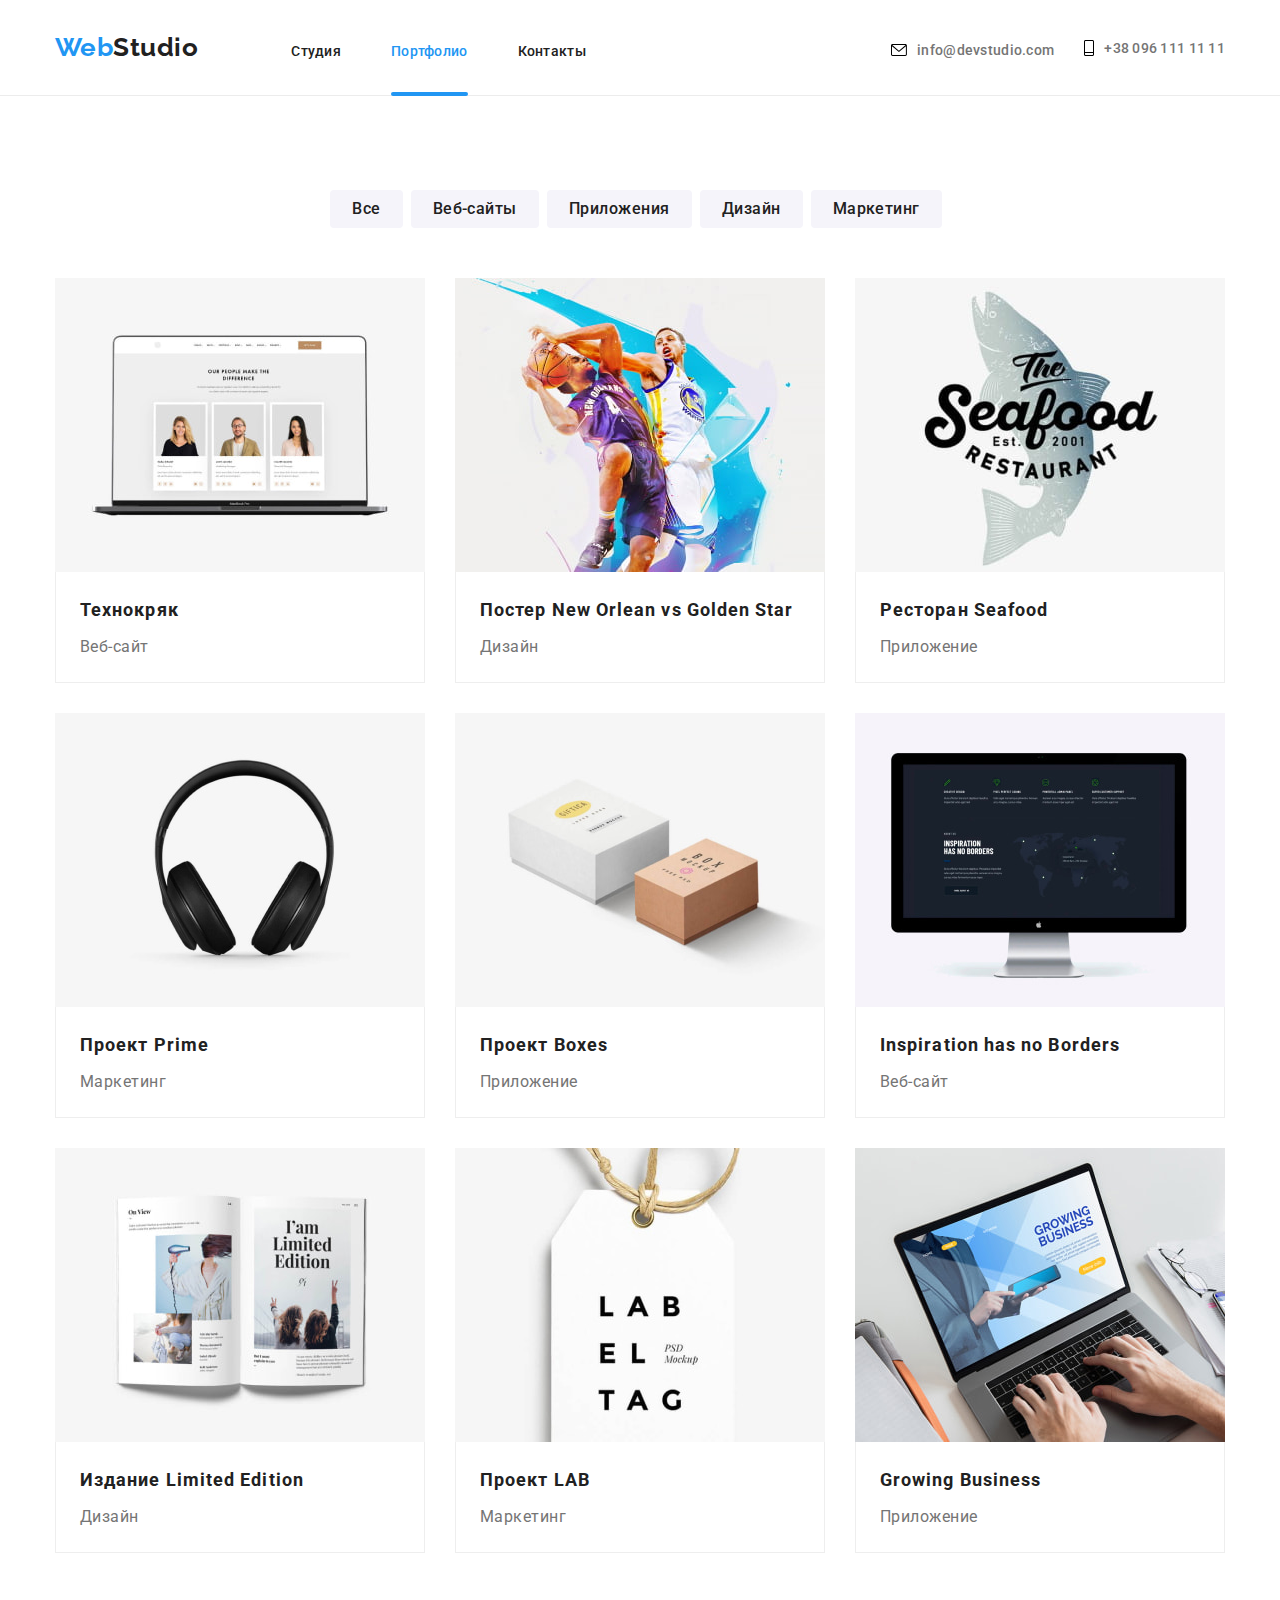
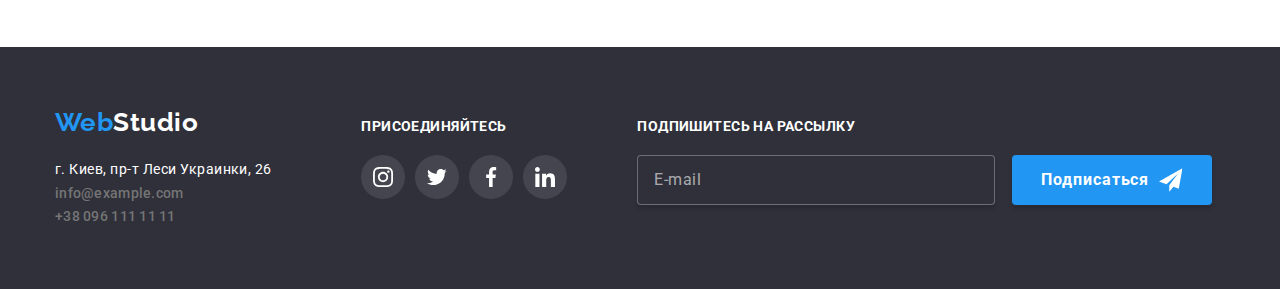
==== portfolio.html @ 7a1269e2 "Добавляет стартовые файлы" ====
<!DOCTYPE html>
<html lang="ru">
<head>
    <meta charset="UTF-8">
    <meta http-equiv="X-UA-Compatible" content="IE=edge">
    <meta name="viewport" content="width=device-width, initial-scale=1.0">
    <title>Document</title>

    <link rel="preconnect" href="https://fonts.googleapis.com">
    <link rel="preconnect" href="https://fonts.gstatic.com" crossorigin>
    <link href="https://fonts.googleapis.com/css2?family=Raleway:wght@700&family=Roboto:wght@400;500;700;900&display=swap" rel="stylesheet">

    <link rel="stylesheet" href="https://cdnjs.cloudflare.com/ajax/libs/modern-normalize/1.1.0/modern-normalize.min.css">
    
    <link rel="stylesheet" href="./css/reset.css">
    <link rel="stylesheet" href="./css/styles.css">

</head>
<body>
    <!--Шапка сайта-->
    <header class="header">
        <div class="container">
            <a href="./index.html" class="logo" lang="en">Web<span class="logo-color-black">Studio</span></a>

            <nav>
                <ul class="site-nav list">
                    <li><a href="./index.html" class="nav-link">Студия</a></li>
                    <li><a href="./portfolio.html" class="nav-link current">Портфолио</a></li>
                    <li><a href="#" class="nav-link">Контакты</a></li>
                </ul>
            </nav>

            <ul class="contacts">
                <li>
                    <a href="mailto:info@devstudio.com" class="contact-link">
                    <svg class="contact-icon" width="16" height="12"><use href="./images/icons.svg#icon-mail-icon"></use></svg>
                    info@devstudio.com</a>
                </li>
                <li>
                    <a href="tel:+380961111111" class="contact-link">
                    <svg class="contact-icon" width="10" height="16"><use href="./images/icons.svg#icon-phone-icon"></use></svg>
                    +38 096 111 11 11</a>
                </li>
            </ul>
        </div>
    </header>

    <main>
        <section class="section">
            <h1 class="hidden-elem">Портфолио</h1>

        <div class="container">
            
        <!--Фильтр-->
            <ul class="filters">
                <li><button type="button" class="filter">Все</button></li>
                <li><button type="button" class="filter">Веб-сайты</button></li>
                <li><button type="button" class="filter">Приложения</button></li>
                <li><button type="button" class="filter">Дизайн</button></li>
                <li><button type="button" class="filter">Маркетинг</button></li>
            </ul>

        <!--Портфолио-->
            <ul class="portfolio-list">

                <li class="list-item">
                    <div class="img-thumb">
                        <img src="./images/pic1.jpg" alt="Веб-сайт" width="370" height="294">
                    
                        <div class="overlay">
                            <p>Технокряк это современная площадка распространения коронавируса. Компании используют эту платформу для цифрового шпионажа и атак на защищённые сервера конкурентов.</p>
                        </div>
                    </div>

                    <div class="list-title">
                        <h2 class="subtitle">Технокряк</h2>
                        <p class="desc">Веб-сайт</p>
                    </div>
                </li>

                <li class="list-item">
                    <div class="img-thumb">
                        <img src="./images/pic2.jpg" alt="Дизайн" width="370" height="294">

                        <div class="overlay">
                            <p>Технокряк это современная площадка распространения коронавируса. Компании используют эту платформу для цифрового шпионажа и атак на защищённые сервера конкурентов.</p>
                        </div>
                    </div>

                    <div class="list-title">
                        <h2 class="subtitle">Постер New Orlean vs Golden Star</h2>
                        <p class="desc">Дизайн</p>
                    </div>
                </li>

                <li class="list-item">
                    <div class="img-thumb">
                        <img src="./images/pic3.jpg" alt="Приложение" width="370" height="294">

                        <div class="overlay">
                            <p>Технокряк это современная площадка распространения коронавируса. Компании используют эту платформу для цифрового шпионажа и атак на защищённые сервера конкурентов.</p>
                        </div>
                    </div>

                    <div class="list-title"> 
                        <h2 class="subtitle">Ресторан Seafood</h2>
                        <p class="desc">Приложение</p>
                    </div>
                </li>

                <li class="list-item">
                    <div class="img-thumb">
                        <img src="./images/pic4.jpg" alt="Маркетинг" width="370" height="294">

                        <div class="overlay">
                            <p>Технокряк это современная площадка распространения коронавируса. Компании используют эту платформу для цифрового шпионажа и атак на защищённые сервера конкурентов.</p>
                        </div>
                    </div>

                    <div class="list-title"> 
                        <h2 class="subtitle">Проект Prime</h2>
                        <p class="desc">Маркетинг</p>
                    </div>
                </li>

                <li class="list-item">
                    <div class="img-thumb">
                        <img src="./images/pic5.jpg" alt="Приложение" width="370" height="294">

                        <div class="overlay">
                            <p>Технокряк это современная площадка распространения коронавируса. Компании используют эту платформу для цифрового шпионажа и атак на защищённые сервера конкурентов.</p>
                        </div>
                    </div>

                    <div class="list-title"> 
                        <h2 class="subtitle">Проект Boxes</h2>
                        <p class="desc">Приложение</p>
                    </div>
                </li>

                <li class="list-item">
                    <div class="img-thumb">
                        <img src="./images/pic6.jpg" alt="Веб-сайт" width="370" height="294">

                        <div class="overlay">
                            <p>Технокряк это современная площадка распространения коронавируса. Компании используют эту платформу для цифрового шпионажа и атак на защищённые сервера конкурентов.</p>
                        </div>
                    </div>

                    <div class="list-title">
                        <h2 class="subtitle">Inspiration has no Borders</h2>
                        <p class="desc">Веб-сайт</p>
                    </div>
                </li>

                <li class="list-item">
                    <div class="img-thumb">
                        <img src="./images/pic7.jpg" alt="Дизайн" width="370" height="294">

                        <div class="overlay">
                            <p>Технокряк это современная площадка распространения коронавируса. Компании используют эту платформу для цифрового шпионажа и атак на защищённые сервера конкурентов.</p>
                        </div>
                    </div>

                    <div class="list-title"> 
                        <h2 class="subtitle">Издание Limited Edition</h2>
                        <p class="desc">Дизайн</p>
                    </div>
                </li>

                <li class="list-item">
                    <div class="img-thumb">
                        <img src="./images/pic8.jpg" alt="Маркетинг" width="370" height="294">

                        <div class="overlay">
                            <p>Технокряк это современная площадка распространения коронавируса. Компании используют эту платформу для цифрового шпионажа и атак на защищённые сервера конкурентов.</p>
                        </div>
                    </div>

                    <div class="list-title"> 
                        <h2 class="subtitle">Проект LAB</h2>
                        <p class="desc">Маркетинг</p>
                    </div>
                </li>

                <li class="list-item">
                    <div class="img-thumb">
                        <img src="./images/pic9.jpg" alt="Приложение" width="370" height="294">

                        <div class="overlay">
                            <p>Технокряк это современная площадка распространения коронавируса. Компании используют эту платформу для цифрового шпионажа и атак на защищённые сервера конкурентов.</p>
                        </div>
                    </div>

                    <div class="list-title"> 
                        <h2 class="subtitle">Growing Business</h2>
                        <p class="desc">Приложение</p>
                    </div>
                </li>
            </ul>
        </div>
        </section>
    </main>

    <!--footer-->
    <footer class="footer">
        <div class="container">

            <ul class="footer-list">
                <li>
                    <a href="./index.html" class="logo" lang="en">Web<span class="logo-color-white">Studio</span></a>
    
                    <address class="address">
                        <ul>
                            <li>г. Киев, пр-т Леси Украинки, 26</li>
                            <li>
                                <a href="mailto:info@example.com" class="contact-link">info@example.com</a>
                            </li>
                            <li>
                                <a href="tel:+380961111111" class="contact-link">+38 096 111 11 11</a>
                            </li>
                        </ul>
                    </address>
                </li>
            
                <li>
                    <h2 class="join-title">Присоединяйтесь</h2>

                <ul class="social-list join">
                    <li>
                        <a href="#" class="social-link" aria-label="Instagram">
                            <svg class="icon">
                                <use href="./images/icons.svg#icon-instagram"></use>
                            </svg>
                        </a>
                    </li>
                    <li>
                        <a href="#" class="social-link" aria-label="Twitter">
                            <svg class="icon">
                                <use href="./images/icons.svg#icon-twitter"></use>
                            </svg>
                        </a>
                    </li>
                    <li>
                        <a href="#" class="social-link" aria-label="Facebook">
                            <svg class="icon">
                                <use href="./images/icons.svg#icon-facebook"></use>
                            </svg>
                        </a>
                    </li>
                    <li>
                        <a href="#" class="social-link" aria-label="LinkedIn">
                            <svg class="icon">
                                <use href="./images/icons.svg#icon-linkedin"></use>
                            </svg>
                        </a>
                    </li>
                </ul>
                </li>

                <li>
                    <h2 class="subscribe-title">Подпишитесь на рассылку</h2>
                    <form action="subscribe-form">
                        <input type="email" placeholder="E-mail" class="subscribe-input">
                        <button type="submit" class="subscribe-button">Подписаться<svg class="subscribe-icon">
                            <use href="./images/icons.svg#icon-send"></use>
                        </svg>
                        </button>
                    </form>
                </li>
            </ul>
        </div>
    </footer>

</body>
</html>
---- css/styles.css ----
:root {
    --main-text-color: #757575;
    --title-text-color: #212121;
    --accent-color: #2196F3;
    --background-accent-color: #2F303A;
    --background-main-color:  #FFFFFF;
    --background-secondary-color: #F5F4FA;

    --card-set-gap: 30px;
    --icon-color: #AFB1B8;
}

body {
    font-family: 'Roboto', sans-serif;
    color: var(--main-text-color);
    background-color: var(--background-main-color);

    letter-spacing: 0.03em;
}

.section {
    padding: 94px 0;
}

.container {
    width: 1200px;
    padding: 0 15px;
    /*border: 1px solid red;*/
    margin: 0 auto;
}

.section-title {
    color: var(--title-text-color);
    font-size: 36px;
    font-weight: bold;
    line-height: 1.16;
    display: flex;
    justify-content: center;
    margin-bottom: 50px;
}

.hidden-elem {
    width: 1px;
    height: 1px;
    overflow: hidden;
    opacity: 0;
    margin-top: -1px;
}

nav,
.site-nav,
.contacts,
header .container {
    background-color: var(--background-main-color);
    display: flex;
    justify-content: space-between;
    align-items: baseline;
}

.header {
    border-bottom: 1px solid #ECECEC;
    padding: 32px 0;
}

.logo {
    display: flex;
    align-items: center;
    margin-right: 93px;

    font-family: Raleway;
    font-weight: bold;
    font-size: 26px;
    line-height: 1.19;
    color: var(--accent-color);  
}

.logo-color-black {
    color: var(--title-text-color);
}

.logo-color-white {
    color: var(--background-main-color);
}

.site-nav .nav-link {
    color: var(--title-text-color);
    font-size: 14px;
    font-weight: 500;
    letter-spacing: 0.02em;
    display: inline-block;
    
    margin-right: 50px;

    transition-property: color;
    transition-duration: 250ms;
    transition-timing-function: cubic-bezier(0.4, 0, 0.2, 1);
}

.site-nav .nav-link:hover,
.site-nav .nav-link:focus {
    color: var(--accent-color);
}

.site-nav .nav-link.current {
    color: var(--accent-color);
}

.nav-link.current::after {
    content: "";
    display: block;
    width: 100%;
    height: 4px;
    border-radius: 2px;
    background-color: var(--accent-color);
    position: relative;
    top: 33px;
    bottom: auto;
}

.contacts {
    margin-left: auto;
}

.contact-link {
    color: var(--main-text-color);
    font-size: 14px;
    font-weight: 500;
    letter-spacing: 0.02em;
    display: inline-flex;
    align-items: center;

    transition-property: color;
    transition-duration: 250ms;
    transition-timing-function: cubic-bezier(0.4, 0, 0.2, 1);
}

.contact-link:hover,
.contact-link:focus {
    color: var(--accent-color);
    fill: var(--accent-color);
}

.contacts .contact-link {
    margin-right: 30px;
}

.contact-icon {
    margin-right: 10px;
}

.site-nav li:last-child a,
.contacts li:last-child a {
    margin-right: 0;
}


/* Стили для index.html*/

.hero {
    max-width: 1600px;
    height: 600px;
    margin-left: auto;
    margin-right: auto;

    background-image: linear-gradient(to right, rgba(33, 38, 94, 0.5), rgba(47, 48, 58, 0.3)), url("../images/overlay-img.jpg");
    background-repeat: no-repeat;
    background-position: center;
    background-size: cover;
    background-color: var(--background-accent-color);

    display: flex;
    text-align: center;
    padding: 200px 0;
}

.hero .hero-title {
    color: #FFFFFF;
    font-style: normal;
    font-size: 44px;
    font-weight: 900;
    line-height: 1.36;
    letter-spacing: 0.06em;
    text-transform: uppercase;
    text-align: center;
    margin-bottom: 30px;
}

.submit {
    cursor: pointer;
    font-family: inherit;
    background-color: var(--accent-color);
    font-weight: bold;
    font-size: 16px;
    line-height: 1.87;
    letter-spacing: 0.06em;
    color: var(--background-main-color);
    box-shadow: 0px 4px 4px rgba(0, 0, 0, 0.15);
    border-radius: 4px;
    padding: 10px 32px;

    transition-property: background-color;
    transition-duration: 250ms;
    transition-timing-function: cubic-bezier(0.4, 0, 0.2, 1);
}

.submit:hover,
.submit:focus {
    background-color: #188CE8;
}

.section.features {
    padding-bottom: 0;
}
.features-list {
    display: flex;
    justify-content: space-between;
    margin-bottom: 0;
}

.features-icon {
    width: 270px;
    height: 120px;
    background:var(--background-secondary-color);
    padding: 25px 0;
    border-radius: 4px;
    margin-bottom: 30px;
}

.features-list .title {
    color: var(--title-text-color);
    font-weight: bold;
    font-size: 14px;
    line-height: 1.14;
    text-transform: uppercase;
    
    margin-bottom: 10px;
}

.features-list .desc {
    color: var(--main-text-color);
    font-size: 14px;
    line-height: 1.71;

    margin-right: 30px;
}

.features-list li:last-child p {
    margin-right: 0;
}

.works {
    display: flex;
    justify-content: space-between;
}

.img-wrap {
    position: relative;
}

.description {
    position: absolute;
    bottom: 0;
    width: 370px;
    height: 70px;
    background: rgba(47, 48, 58, 0.8);
    display: flex;
    justify-content: center;
    align-items: center;
}

.description-text {
    color: var(--background-main-color);
    font-weight: bold;
    font-size: 14px;
    line-height: 1.14;
    letter-spacing: 0.03em;
    text-transform: uppercase;
    text-align: center;
}

.section.team {
    background-color: var(--background-secondary-color);
}

.team-members {
    display: flex;
    justify-content: space-between;
}

.card {
    background-color: var(--background-main-color);
    box-shadow: 0px 1px 3px rgba(0, 0, 0, 0.12), 0px 1px 1px rgba(0, 0, 0, 0.14), 0px 2px 1px rgba(0, 0, 0, 0.2);
    border-radius: 0px 0px 4px 4px;
}

.member-card {
    padding: var(--card-set-gap) 0;
    text-align: center;
}

.team .name {
    font-weight: 500;
    font-size: 16px;
    line-height: 1.19;
    color: var(--title-text-color);
    margin-bottom: 10px;
}

.team .position {
    font-size: 16px;
    line-height: 1.19;
    color: var(--main-text-color);
}

.social-list {
    display: flex;
    justify-content: center;
    margin-top: 16px;
}

.social-list li:not(:last-child) {
    margin-right: 10px;
}

.social-link {
    display: block;
    width: 44px;
    height: 44px;
    border-radius: 50%;
    background-color: var(--background-main-color);

    transition-property: background-color, fill;
    transition-duration: 250ms;
    transition-timing-function: cubic-bezier(0.4, 0, 0.2, 1);
}

.social-link {
    display: flex;
    align-items: center;
    justify-content: center;
}

.social-link:hover,
.social-link:focus {
    background-color: var(--accent-color);
}

.social-link .icon {
    width: 20px;
    height: 20px;
    fill: var(--icon-color);
}

.social-link:hover .icon,
.social-link:focus .icon {
    fill: var(--background-main-color);
}

.clients {
    display: flex;
    justify-content: space-around;
}

.client {
    width: 170px;
    height: 92px;
    border: 1px solid var(--icon-color);
    box-sizing: border-box;
    border-radius: 4px;

    display: flex;
    align-items: center;
    justify-content: center;
    padding: 16px 32px;

    transition-property: border;
    transition-duration: 250ms;
    transition-timing-function: cubic-bezier(0.4, 0, 0.2, 1);
}

.client:hover,
.client:focus {
    border: 1px solid var(--accent-color);
}

.client-icon {
    width: 106px;
    height: 60px;
    fill: var(--icon-color);

    transition-property: fill;
    transition-duration: 250ms;
    transition-timing-function: cubic-bezier(0.4, 0, 0.2, 1);
}

.client:hover .client-icon,
.client:focus .client-icon {
    fill: var(--accent-color);
}


/* Стили для portfolio.html*/

.filters {
    display: flex;
    justify-content: center;
    margin-bottom: 50px;
}

.filters .filter {
    cursor: pointer;
    font-family: inherit;
    font-weight: 500;
    font-size: 16px;
    line-height: 1.62;
    letter-spacing: 0.03em;
    color: var(--title-text-color);
    background-color: var(--background-secondary-color);
    border-radius: 4px;
    padding: 6px 22px;
    margin-right: 8px;

    transition-property: color, background-color, box-shadow;
    transition-duration: 250ms;
    transition-timing-function: cubic-bezier(0.4, 0, 0.2, 1);
}

.filters .filter:hover,
.filters .filter:focus {
    color: var(--background-main-color);
    background-color: var(--accent-color);
    box-shadow: 0px 3px 1px rgba(0, 0, 0, 0.1), 0px 1px 2px rgba(0, 0, 0, 0.08), 0px 2px 2px rgba(0, 0, 0, 0.12);
}

.filters li:last-child {
    margin-right: 0;
}

.portfolio-list {
    display: flex;
    flex-wrap: wrap;

    margin-left: calc(-1 * var(--card-set-gap));
    margin-top: calc(-1 * var(--card-set-gap));
}

.list-item {
    background-color: var(--background-main-color);

    flex-basis: calc(100% / 3 - var(--card-set-gap));
    margin-left: var(--card-set-gap);
    margin-top: var(--card-set-gap);

    transition-property: box-shadow;
    transition-duration: 250ms;
    transition-timing-function: cubic-bezier(0.4, 0, 0.2, 1);
}

.list-item:hover,
.list-item:focus {
    box-shadow: 0px 1px 1px rgba(0, 0, 0, 0.12), 0px 4px 4px rgba(0, 0, 0, 0.06), 1px 4px 6px rgba(0, 0, 0, 0.16);
}


.img-thumb {
    position: relative;
    overflow: hidden;
}

.list-item:hover .overlay,
.list-item:focus .overlay {
    transform: translatey(0);
}

.overlay {
    position: absolute;
    top: 0;
    left: 0;
    width: 100%;
    height: 100%;
    background-color: rgba(33, 150, 243, 0.9);

    transform: translatey(100%);
    transition: transform 250ms ease;
}

.overlay > p {
    padding: 63px 24px;
    margin: 0;

    font-size: 18px;
    line-height: 1.55;
    letter-spacing: 0.03em;
    color: var(--background-main-color);
}

.list-title {
    padding: 20px 24px;
    border: 1px solid #EEEEEE;
    border-top: transparent;
    box-sizing: border-box;
}

.portfolio-list .subtitle {
    font-weight: bold;
    font-size: 18px;
    font-size: 18px;
    line-height: 2;
    letter-spacing: 0.06em;
    color: var(--title-text-color);
    margin-bottom: 4px;
}

.portfolio-list .desc {
    font-size: 16px;
    line-height: 1.87;
    color: var(--main-text-color);
}



.footer {
    background-color: var(--background-accent-color);
    padding: 60px 0;
}

.footer-list {
    display: flex;
    justify-content: flex-start;
    align-items: baseline;
}

.footer-list>li:not(:first-child) {
    margin-left: 70px;
}

.address {
    font-style: normal;
    font-weight: normal;
    font-size: 14px;
    line-height: 1.71;
    color: var(--background-main-color);
    margin-top: 20px;
}

.join-title,
.subscribe-title {
    color: var(--background-main-color);
    font-weight: bold;
    font-size: 14px;
    line-height: 1.14;
    letter-spacing: 0.03em;
    text-transform: uppercase;
    margin-bottom: 20px;
}

.join .social-link {
    background-color: rgba(255, 255, 255, 0.1);

    transition-property: background-color;
    transition-duration: 250ms;
    transition-timing-function: cubic-bezier(0.4, 0, 0.2, 1);
}

.join .social-link .icon {
    fill: var(--background-main-color);
}

.join .social-link:hover,
.join .social-link:focus {
    background-color: var(--accent-color);
}

.subscribe-form {
    display: flex;
    flex-direction: column;
}

.subscribe-input {
    width: 358px;
    height: 50px;
    background-color: var(--background-accent-color);
    border: 1px solid rgba(255, 255, 255, 0.3);
    box-sizing: border-box;
    box-shadow: 0px 4px 4px rgba(0, 0, 0, 0.15);
    border-radius: 4px;
    padding: 15px 16px;
    color: var(--background-main-color);
}

.subscribe-input::placeholder {
    font-style: normal;
    font-weight: normal;
    font-size: 16px;
    line-height: 1.25;
    display: flex;
    align-items: center;
    letter-spacing: 0.03em;
    color: rgba(255, 255, 255, 0.6);
}

.subscribe-button {
    display: inline-flex;
    justify-content: center;
    align-items: center;
    width: 200px;
    height: 50px;
    cursor: pointer;
    font-family: inherit;
    background-color: var(--accent-color);
    box-shadow: 0px 4px 4px rgba(0, 0, 0, 0.15);
    border-radius: 4px;
    padding: 10px 29px;
    font-weight: bold;
    font-size: 16px;
    line-height: 1.87;
    letter-spacing: 0.06em;
    color: var(--background-main-color);
    margin-left: 12px;

    transition-property: background-color;
    transition-duration: 250ms;
    transition-timing-function: cubic-bezier(0.4, 0, 0.2, 1);
}

.subscribe-button:hover,
.subscribe-button:focus {
    background-color: #188CE8;
}

.subscribe-icon {
    width: 24px;
    height: 24px;
    fill: var(--background-main-color);
    margin-left: 10px;
}

/* Стили для модального окна*/

.backdrop {
    position: fixed;
    top: 0;
    left: 0;
    width: 100%;
    height: 100%;
    background-color: rgba(0, 0, 0, 0.2);

    opacity: 1; 
    transition: opacity 250ms cubic-bezier(0.4, 0, 0.2, 1);
}

.backdrop.is-hidden {
    opacity: 0;
    pointer-events: none;
}

.backdrop.is-hidden .modal {
    transform: translate(-50%, -50%) scale(1.1);
}

.modal {
    position: absolute;
    top: 50%;
    left: 50%;
    transform: translate(-50%, -50%);
    width: 528px;
    height: 581px;

    transform: translate(-50%, -50%) scale(1);
    transition: transform 250ms cubic-bezier(0.4, 0, 0.2, 1);

    background-color: var(--background-main-color);
    box-shadow: 0px 1px 3px rgba(0, 0, 0, 0.12), 0px 1px 1px rgba(0, 0, 0, 0.14), 0px 2px 1px rgba(0, 0, 0, 0.2);
    border-radius: 4px;

    padding: 40px;
}

.close {
    position: absolute;
    top: 8px;
    right: 8px;

    display: block;
    width: 30px;
    height: 30px;
    border-radius: 50%;
    background-color: var(--background-main-color);
    border: 1px solid rgba(0, 0, 0, 0.1);
    cursor: pointer;
}

.close-icon {
    width: 11px;
    height: 11px;
    fill: #000000;
}

.close:hover .close-icon,
.close:focus .close-icon {
    fill: var(--accent-color);
}

.form {
    display: flex;
    flex-direction: column;
}

.form-title {
    font-weight: bold;
    font-size: 20px;
    line-height: 1.15;
    letter-spacing: 0.03em;
    color: var(--title-text-color);
    text-align: center;
    margin-bottom: 12px;
}

.form-field {
    position: relative;
    
    margin-bottom: 10px;
    height: 100%;
}

.form-label {
    font-style: normal;
    font-weight: normal;
    font-size: 12px;
    line-height: 1.16;
    letter-spacing: 0.01em;
    color: var(--main-text-color);
    margin-bottom: 4px;
}

.form-input,
.form-textarea {
    width: 100%;
    border: 1px solid rgba(33, 33, 33, 0.2);
    box-sizing: border-box;
    border-radius: 4px;
}

.form-input:focus,
.form-textarea:focus {
    outline-color: var(--accent-color);
    border: 1px solid #2196F3;
}

.form-input {
    display: flex;
    align-items: center;
    height: 40px;
    padding: 14px;
    padding-left: 42px;
}

.form-icon {
    position: absolute;
    top: 50%;
    transform: translateY(25%);
    left: 12px;
    
    fill: var(--title-text-color);
    

    transition: fill 250ms cubic-bezier(0.4, 0, 0.2, 1);
}

.form-input:focus + .form-icon,
.form-textarea:focus + .form-icon {
    fill: var(--accent-color);
}

.form-textarea {
    height: 120px;
    resize: none;
    padding: 12px 16px;
}

.form-textarea::placeholder {
    font-style: normal;
    font-weight: normal;
    font-size: 12px;
    line-height: 1.16;
    letter-spacing: 0.01em;
    color: rgba(117, 117, 117, 0.5);
}

.form-field.comment {
    margin-bottom: 20px;
}

.form-checkbox {
    position: relative;
    display: inline-flex;
    justify-content: center;
    align-items: center;
    margin-bottom: 30px;
    width: 100%;
}

.checkbox-terms {
    font-style: normal;
    font-weight: normal;
    font-size: 14px;
    line-height: 1.71;
    letter-spacing: 0.03em;
    color: var(--main-text-color);
}

.checkbox-terms .terms-link {
    color: var(--accent-color);
    text-decoration: underline solid;
}

.checkbox {
    position: absolute;
    top: 3px;
    left: 12px;
    width: 16px;
    height: 15px;
    
    -moz-appearance: none;
    -webkit-appearance: none;
    appearance: none;
}

.checkbox-terms::before {
    content: "";
    display: inline-flex;
    text-align: center;
    width: 16px;
    height: 15px;
    border: 2px solid var(--title-text-color);
    border-radius: 2px;
    margin-right: 7px;
}

.checkbox-icon {
    position: absolute;
    top: 3px;
    left: 12px;
    opacity: 0;
    pointer-events: none;
    
    background-color: var(--accent-color);
    fill: var(--background-main-color);
    border: 2px solid #2196F3;
    border-radius: 2px;

    /*transform: translatex(50%);
    transition: transform 250ms cubic-bezier(0.4, 0, 0.2, 1);*/
}

.checkbox:focus {
    outline-color: var(--accent-color);
    border: 2px solid #2196F3;
    border-radius: 2px;
}

.checkbox:checked + .checkbox-icon {
    /*transform: translatex(-50%);*/
    opacity: 1; 
    transition: opacity 250ms cubic-bezier(0.4, 0, 0.2, 1);
    background-origin: border-box;
}

.checkbox-button {
    margin: 0 auto;
}
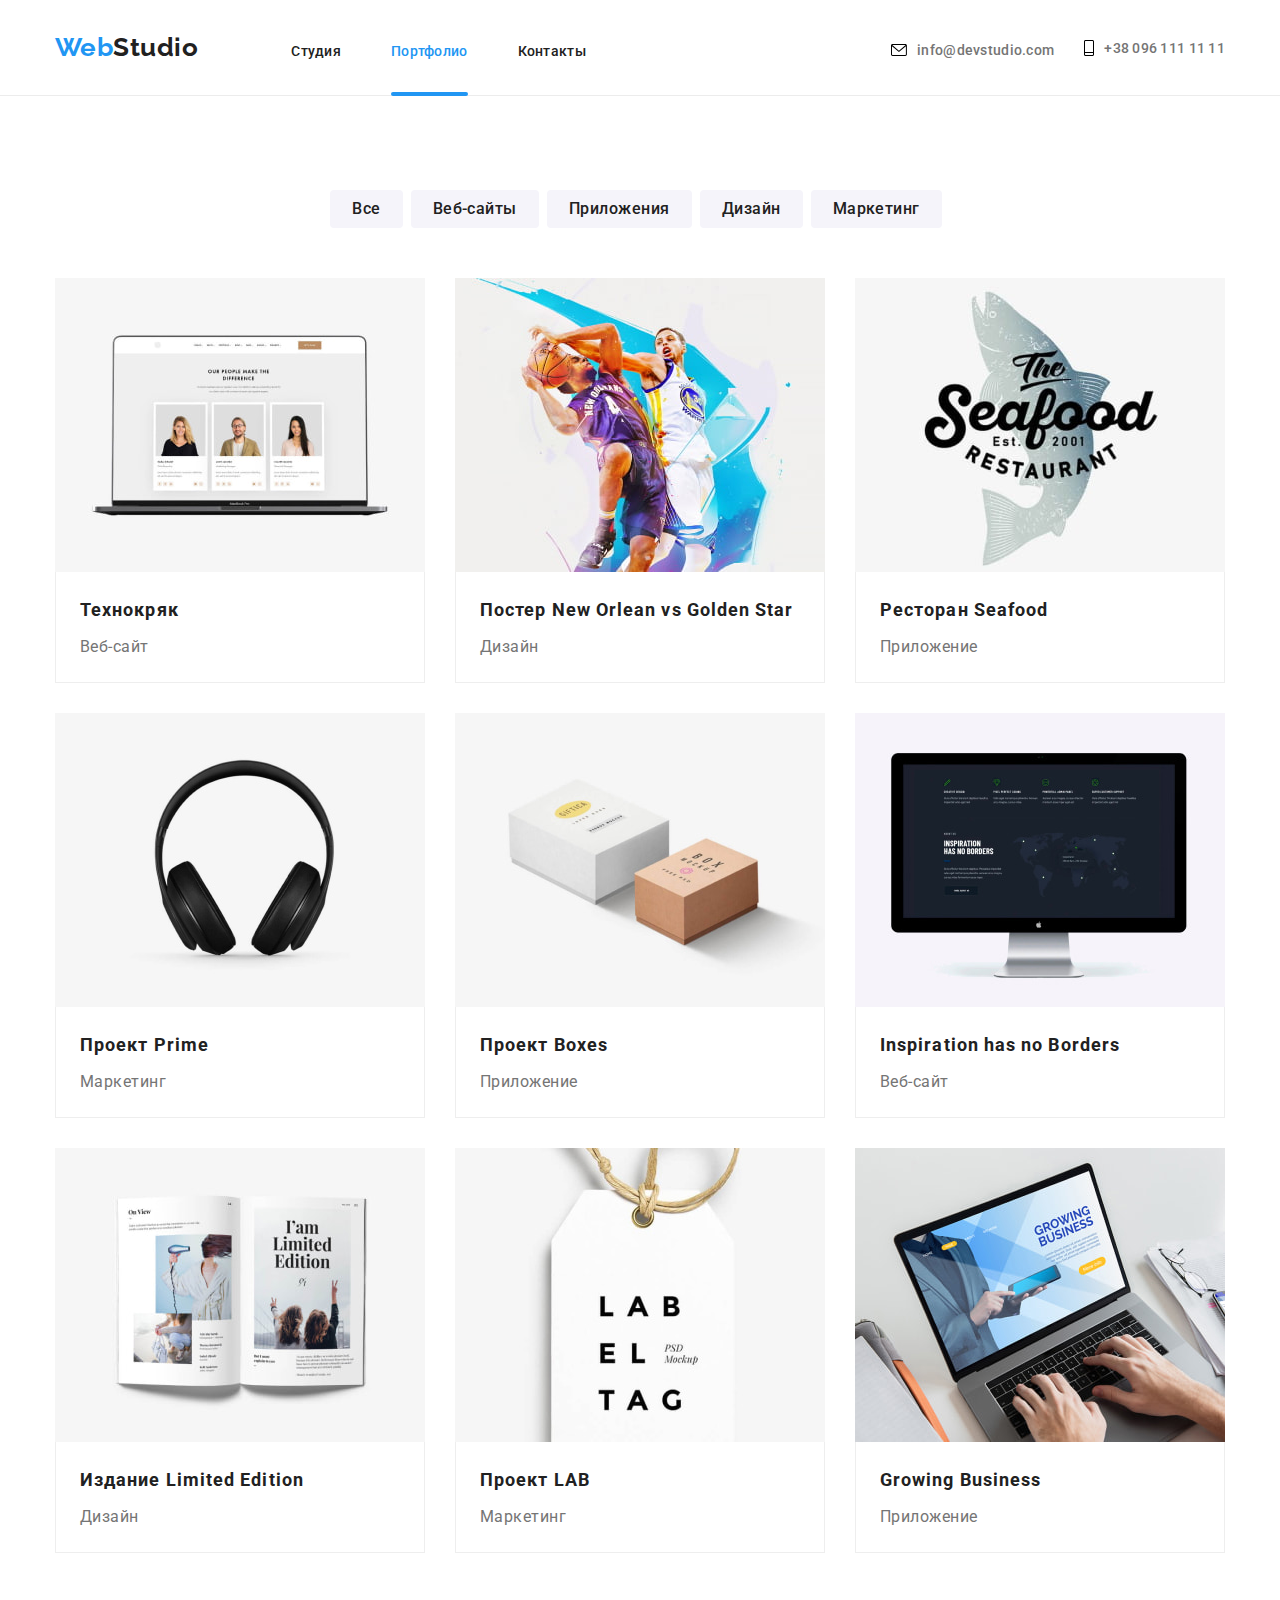
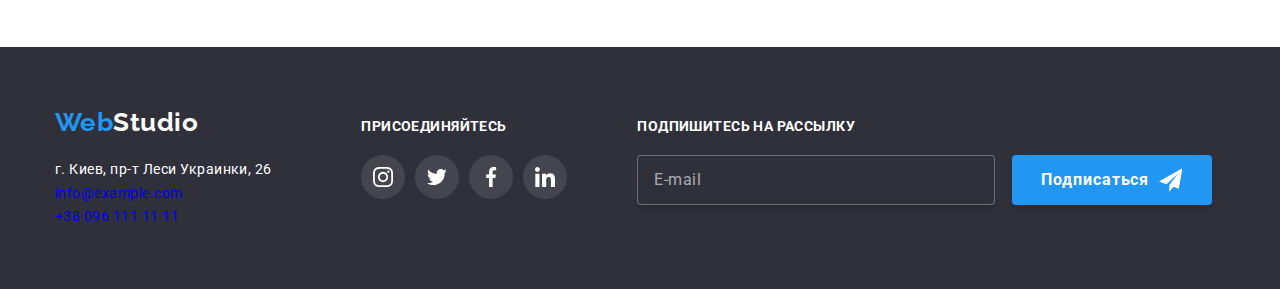
==== commit 52912664: "Вносит изменения" ====
--- a/portfolio.html
+++ b/portfolio.html
@@ -24,21 +24,21 @@
 
             <nav>
                 <ul class="site-nav list">
-                    <li><a href="./index.html" class="nav-link">Студия</a></li>
-                    <li><a href="./portfolio.html" class="nav-link current">Портфолио</a></li>
-                    <li><a href="#" class="nav-link">Контакты</a></li>
+                    <li><a href="./index.html" class="site-nav__link">Студия</a></li>
+                    <li><a href="./portfolio.html" class="site-nav__link site-nav__link--current">Портфолио</a></li>
+                    <li><a href="#" class="site-nav__link">Контакты</a></li>
                 </ul>
             </nav>
 
             <ul class="contacts">
                 <li>
-                    <a href="mailto:info@devstudio.com" class="contact-link">
-                    <svg class="contact-icon" width="16" height="12"><use href="./images/icons.svg#icon-mail-icon"></use></svg>
+                    <a href="mailto:info@devstudio.com" class="contacts__link">
+                    <svg class="contacts__icon" width="16" height="12"><use href="./images/icons.svg#icon-mail-icon"></use></svg>
                     info@devstudio.com</a>
                 </li>
                 <li>
-                    <a href="tel:+380961111111" class="contact-link">
-                    <svg class="contact-icon" width="10" height="16"><use href="./images/icons.svg#icon-phone-icon"></use></svg>
+                    <a href="tel:+380961111111" class="contacts__link">
+                    <svg class="contacts__icon" width="10" height="16"><use href="./images/icons.svg#icon-phone-icon"></use></svg>
                     +38 096 111 11 11</a>
                 </li>
             </ul>
@@ -52,150 +52,196 @@
         <div class="container">
             
         <!--Фильтр-->
-            <ul class="filters">
-                <li><button type="button" class="filter">Все</button></li>
-                <li><button type="button" class="filter">Веб-сайты</button></li>
-                <li><button type="button" class="filter">Приложения</button></li>
-                <li><button type="button" class="filter">Дизайн</button></li>
-                <li><button type="button" class="filter">Маркетинг</button></li>
+            <ul class="filter">
+                <li class="filter__item">
+                    <button type="button" class="filter__button">Все</button>
+                </li>
+                <li class="filter__item">
+                    <button type="button" class="filter__button">Веб-сайты</button>
+                </li>
+                <li class="filter__item">
+                    <button type="button" class="filter__button">Приложения</button>
+                </li>
+                <li class="filter__item">
+                    <button type="button" class="filter__button">Дизайн</button>
+                </li>
+                <li class="filter__item">
+                    <button type="button" class="filter__button">Маркетинг</button>
+                </li>
             </ul>
 
         <!--Портфолио-->
-            <ul class="portfolio-list">
-
-                <li class="list-item">
-                    <div class="img-thumb">
-                        <img src="./images/pic1.jpg" alt="Веб-сайт" width="370" height="294">
-                    
-                        <div class="overlay">
-                            <p>Технокряк это современная площадка распространения коронавируса. Компании используют эту платформу для цифрового шпионажа и атак на защищённые сервера конкурентов.</p>
-                        </div>
-                    </div>
-
-                    <div class="list-title">
-                        <h2 class="subtitle">Технокряк</h2>
-                        <p class="desc">Веб-сайт</p>
-                    </div>
-                </li>
-
-                <li class="list-item">
-                    <div class="img-thumb">
-                        <img src="./images/pic2.jpg" alt="Дизайн" width="370" height="294">
-
-                        <div class="overlay">
-                            <p>Технокряк это современная площадка распространения коронавируса. Компании используют эту платформу для цифрового шпионажа и атак на защищённые сервера конкурентов.</p>
-                        </div>
-                    </div>
-
-                    <div class="list-title">
-                        <h2 class="subtitle">Постер New Orlean vs Golden Star</h2>
-                        <p class="desc">Дизайн</p>
-                    </div>
-                </li>
-
-                <li class="list-item">
-                    <div class="img-thumb">
-                        <img src="./images/pic3.jpg" alt="Приложение" width="370" height="294">
-
-                        <div class="overlay">
-                            <p>Технокряк это современная площадка распространения коронавируса. Компании используют эту платформу для цифрового шпионажа и атак на защищённые сервера конкурентов.</p>
-                        </div>
-                    </div>
-
-                    <div class="list-title"> 
-                        <h2 class="subtitle">Ресторан Seafood</h2>
-                        <p class="desc">Приложение</p>
-                    </div>
-                </li>
-
-                <li class="list-item">
-                    <div class="img-thumb">
-                        <img src="./images/pic4.jpg" alt="Маркетинг" width="370" height="294">
-
-                        <div class="overlay">
-                            <p>Технокряк это современная площадка распространения коронавируса. Компании используют эту платформу для цифрового шпионажа и атак на защищённые сервера конкурентов.</p>
-                        </div>
-                    </div>
-
-                    <div class="list-title"> 
-                        <h2 class="subtitle">Проект Prime</h2>
-                        <p class="desc">Маркетинг</p>
-                    </div>
-                </li>
-
-                <li class="list-item">
-                    <div class="img-thumb">
-                        <img src="./images/pic5.jpg" alt="Приложение" width="370" height="294">
-
-                        <div class="overlay">
-                            <p>Технокряк это современная площадка распространения коронавируса. Компании используют эту платформу для цифрового шпионажа и атак на защищённые сервера конкурентов.</p>
-                        </div>
-                    </div>
-
-                    <div class="list-title"> 
-                        <h2 class="subtitle">Проект Boxes</h2>
-                        <p class="desc">Приложение</p>
-                    </div>
-                </li>
-
-                <li class="list-item">
-                    <div class="img-thumb">
-                        <img src="./images/pic6.jpg" alt="Веб-сайт" width="370" height="294">
-
-                        <div class="overlay">
-                            <p>Технокряк это современная площадка распространения коронавируса. Компании используют эту платформу для цифрового шпионажа и атак на защищённые сервера конкурентов.</p>
-                        </div>
-                    </div>
-
-                    <div class="list-title">
-                        <h2 class="subtitle">Inspiration has no Borders</h2>
-                        <p class="desc">Веб-сайт</p>
-                    </div>
-                </li>
-
-                <li class="list-item">
-                    <div class="img-thumb">
-                        <img src="./images/pic7.jpg" alt="Дизайн" width="370" height="294">
-
-                        <div class="overlay">
-                            <p>Технокряк это современная площадка распространения коронавируса. Компании используют эту платформу для цифрового шпионажа и атак на защищённые сервера конкурентов.</p>
-                        </div>
-                    </div>
-
-                    <div class="list-title"> 
-                        <h2 class="subtitle">Издание Limited Edition</h2>
-                        <p class="desc">Дизайн</p>
-                    </div>
-                </li>
-
-                <li class="list-item">
-                    <div class="img-thumb">
-                        <img src="./images/pic8.jpg" alt="Маркетинг" width="370" height="294">
-
-                        <div class="overlay">
-                            <p>Технокряк это современная площадка распространения коронавируса. Компании используют эту платформу для цифрового шпионажа и атак на защищённые сервера конкурентов.</p>
-                        </div>
-                    </div>
-
-                    <div class="list-title"> 
-                        <h2 class="subtitle">Проект LAB</h2>
-                        <p class="desc">Маркетинг</p>
-                    </div>
-                </li>
-
-                <li class="list-item">
-                    <div class="img-thumb">
-                        <img src="./images/pic9.jpg" alt="Приложение" width="370" height="294">
-
-                        <div class="overlay">
-                            <p>Технокряк это современная площадка распространения коронавируса. Компании используют эту платформу для цифрового шпионажа и атак на защищённые сервера конкурентов.</p>
-                        </div>
-                    </div>
-
-                    <div class="list-title"> 
-                        <h2 class="subtitle">Growing Business</h2>
-                        <p class="desc">Приложение</p>
-                    </div>
+            <ul class="portfolio">
+
+                <li class="portfolio__item">
+                    <a href="#" class="portfolio__link">
+                        <article class="product">
+                            <div class="product__thumb">
+                                <img src="./images/pic1.jpg" alt="Веб-сайт" width="370" height="294">
+                            
+                                <div class="product__overlay">
+                                    <p class="product__text">Технокряк это современная площадка распространения коронавируса. Компании используют эту платформу для цифрового шпионажа и атак на защищённые сервера конкурентов.</p>
+                                </div>
+                            </div>
+
+                            <div class="product__label">
+                                <h2 class="product__title">Технокряк</h2>
+                                <p class="product__desc">Веб-сайт</p>
+                            </div>
+                        </article>
+                    </a>
+                </li>
+
+                <li class="portfolio__item">
+                    <a href="#" class="portfolio__link">
+                        <article class="product">
+                            <div class="product__thumb">
+                                <img src="./images/pic2.jpg" alt="Дизайн" width="370" height="294">
+
+                                <div class="product__overlay">
+                                    <p class="product__text">Технокряк это современная площадка распространения коронавируса. Компании используют эту платформу для цифрового шпионажа и атак на защищённые сервера конкурентов.</p>
+                                </div>
+                            </div>
+
+                            <div class="product__label">
+                                <h2 class="product__title">Постер New Orlean vs Golden Star</h2>
+                                <p class="product__desc">Дизайн</p>
+                            </div>
+                        </article>
+                    </a>
+                </li>
+
+                <li class="portfolio__item">
+                    <a href="#" class="portfolio__link">
+                        <article class="product">
+                            <div class="product__thumb">
+                                <img src="./images/pic3.jpg" alt="Приложение" width="370" height="294">
+
+                                <div class="product__overlay">
+                                    <p class="product__text">Технокряк это современная площадка распространения коронавируса. Компании используют эту платформу для цифрового шпионажа и атак на защищённые сервера конкурентов.</p>
+                                </div>
+                            </div>
+
+                            <div class="product__label"> 
+                                <h2 class="product__title">Ресторан Seafood</h2>
+                                <p class="product__desc">Приложение</p>
+                            </div>
+                        </article>
+                    </a>
+                </li>
+
+                <li class="portfolio__item">
+                    <a href="#" class="portfolio__link">
+                        <article class="product">
+                            <div class="product__thumb">
+                                <img src="./images/pic4.jpg" alt="Маркетинг" width="370" height="294">
+
+                                <div class="product__overlay">
+                                    <p class="product__text">Технокряк это современная площадка распространения коронавируса. Компании используют эту платформу для цифрового шпионажа и атак на защищённые сервера конкурентов.</p>
+                                </div>
+                            </div>
+
+                            <div class="product__label"> 
+                                <h2 class="product__title">Проект Prime</h2>
+                                <p class="product__desc">Маркетинг</p>
+                            </div>
+                        </article>
+                    </a>
+                </li>
+
+                <li class="portfolio__item">
+                    <a href="#" class="portfolio__link">
+                        <article class="product">
+                            <div class="product__thumb">
+                                <img src="./images/pic5.jpg" alt="Приложение" width="370" height="294">
+
+                                <div class="product__overlay">
+                                    <p class="product__text">Технокряк это современная площадка распространения коронавируса. Компании используют эту платформу для цифрового шпионажа и атак на защищённые сервера конкурентов.</p>
+                                </div>
+                            </div>
+
+                            <div class="product__label"> 
+                                <h2 class="product__title">Проект Boxes</h2>
+                                <p class="product__desc">Приложение</p>
+                            </div>
+                        </article>
+                    </a>
+                </li>
+
+                <li class="portfolio__item">
+                    <a href="#" class="portfolio__link">
+                        <article class="product">
+                            <div class="product__thumb">
+                                <img src="./images/pic6.jpg" alt="Веб-сайт" width="370" height="294">
+
+                                <div class="product__overlay">
+                                    <p class="product__text">Технокряк это современная площадка распространения коронавируса. Компании используют эту платформу для цифрового шпионажа и атак на защищённые сервера конкурентов.</p>
+                                </div>
+                            </div>
+
+                            <div class="product__label">
+                                <h2 class="product__title">Inspiration has no Borders</h2>
+                                <p class="product__desc">Веб-сайт</p>
+                            </div>
+                        </article>
+                    </a>
+                </li>
+
+                <li class="portfolio__item">
+                    <a href="#" class="portfolio__link">
+                        <article class="product">
+                            <div class="product__thumb">
+                                <img src="./images/pic7.jpg" alt="Дизайн" width="370" height="294">
+
+                                <div class="product__overlay">
+                                    <p class="product__text">Технокряк это современная площадка распространения коронавируса. Компании используют эту платформу для цифрового шпионажа и атак на защищённые сервера конкурентов.</p>
+                                </div>
+                            </div>
+
+                            <div class="product__label"> 
+                                <h2 class="product__title">Издание Limited Edition</h2>
+                                <p class="product__desc">Дизайн</p>
+                            </div>
+                        </article>
+                    </a>
+                </li>
+
+                <li class="portfolio__item">
+                    <a href="#" class="portfolio__link">
+                        <article class="product">
+                            <div class="product__thumb">
+                                <img src="./images/pic8.jpg" alt="Маркетинг" width="370" height="294">
+
+                                <div class="product__overlay">
+                                    <p class="product__text">Технокряк это современная площадка распространения коронавируса. Компании используют эту платформу для цифрового шпионажа и атак на защищённые сервера конкурентов.</p>
+                                </div>
+                            </div>
+
+                            <div class="product__label"> 
+                                <h2 class="product__title">Проект LAB</h2>
+                                <p class="product__desc">Маркетинг</p>
+                            </div>
+                        </article>
+                    </a>
+                </li>
+
+                <li class="portfolio__item">
+                    <a href="#" class="portfolio__link">
+                        <article class="product">
+                            <div class="product__thumb">
+                                <img src="./images/pic9.jpg" alt="Приложение" width="370" height="294">
+
+                                <div class="product__overlay">
+                                    <p class="product__text">Технокряк это современная площадка распространения коронавируса. Компании используют эту платформу для цифрового шпионажа и атак на защищённые сервера конкурентов.</p>
+                                </div>
+                            </div>
+
+                            <div class="product__label"> 
+                                <h2 class="product__title">Growing Business</h2>
+                                <p class="product__desc">Приложение</p>
+                            </div>
+                        </article>
+                    </a>
                 </li>
             </ul>
         </div>
--- a/css/styles.css
+++ b/css/styles.css
@@ -29,7 +29,7 @@
     margin: 0 auto;
 }
 
-.section-title {
+.section__title {
     color: var(--title-text-color);
     font-size: 36px;
     font-weight: bold;
@@ -82,7 +82,7 @@
     color: var(--background-main-color);
 }
 
-.site-nav .nav-link {
+.site-nav__link {
     color: var(--title-text-color);
     font-size: 14px;
     font-weight: 500;
@@ -96,16 +96,16 @@
     transition-timing-function: cubic-bezier(0.4, 0, 0.2, 1);
 }
 
-.site-nav .nav-link:hover,
-.site-nav .nav-link:focus {
+.site-nav__link:hover,
+.site-nav__link:focus {
     color: var(--accent-color);
 }
 
-.site-nav .nav-link.current {
+.site-nav__link--current {
     color: var(--accent-color);
 }
 
-.nav-link.current::after {
+.site-nav__link--current::after {
     content: "";
     display: block;
     width: 100%;
@@ -121,7 +121,7 @@
     margin-left: auto;
 }
 
-.contact-link {
+.contacts__link {
     color: var(--main-text-color);
     font-size: 14px;
     font-weight: 500;
@@ -134,17 +134,17 @@
     transition-timing-function: cubic-bezier(0.4, 0, 0.2, 1);
 }
 
-.contact-link:hover,
-.contact-link:focus {
+.contacts__link:hover,
+.contacts__link:focus {
     color: var(--accent-color);
     fill: var(--accent-color);
 }
 
-.contacts .contact-link {
+.contacts .contacts__link {
     margin-right: 30px;
 }
 
-.contact-icon {
+.contacts__icon {
     margin-right: 10px;
 }
 
@@ -173,7 +173,7 @@
     padding: 200px 0;
 }
 
-.hero .hero-title {
+.hero__title {
     color: #FFFFFF;
     font-style: normal;
     font-size: 44px;
@@ -361,29 +361,33 @@
     justify-content: space-around;
 }
 
-.client {
+.clients__item {
+    display: block;
     width: 170px;
     height: 92px;
+}
+
+.clients__link {
+    display: flex;
+    align-items: center;
+    justify-content: center;
+    padding: 16px 32px;
+
     border: 1px solid var(--icon-color);
     box-sizing: border-box;
     border-radius: 4px;
 
-    display: flex;
-    align-items: center;
-    justify-content: center;
-    padding: 16px 32px;
-
     transition-property: border;
     transition-duration: 250ms;
     transition-timing-function: cubic-bezier(0.4, 0, 0.2, 1);
 }
 
-.client:hover,
-.client:focus {
+.clients__link:hover,
+.clients__link:focus {
     border: 1px solid var(--accent-color);
 }
 
-.client-icon {
+.clients__icon {
     width: 106px;
     height: 60px;
     fill: var(--icon-color);
@@ -393,21 +397,21 @@
     transition-timing-function: cubic-bezier(0.4, 0, 0.2, 1);
 }
 
-.client:hover .client-icon,
-.client:focus .client-icon {
+.clients__link:hover .clients__icon,
+.clients__link:focus .clients__icon {
     fill: var(--accent-color);
 }
 
 
 /* Стили для portfolio.html*/
 
-.filters {
+.filter {
     display: flex;
     justify-content: center;
     margin-bottom: 50px;
 }
 
-.filters .filter {
+.filter__button {
     cursor: pointer;
     font-family: inherit;
     font-weight: 500;
@@ -425,18 +429,18 @@
     transition-timing-function: cubic-bezier(0.4, 0, 0.2, 1);
 }
 
-.filters .filter:hover,
-.filters .filter:focus {
+.filter__button:hover,
+.filter__button:focus {
     color: var(--background-main-color);
     background-color: var(--accent-color);
     box-shadow: 0px 3px 1px rgba(0, 0, 0, 0.1), 0px 1px 2px rgba(0, 0, 0, 0.08), 0px 2px 2px rgba(0, 0, 0, 0.12);
 }
 
-.filters li:last-child {
+.filter .filter__item:last-child {
     margin-right: 0;
 }
 
-.portfolio-list {
+.portfolio {
     display: flex;
     flex-wrap: wrap;
 
@@ -444,35 +448,38 @@
     margin-top: calc(-1 * var(--card-set-gap));
 }
 
-.list-item {
+.portfolio__item {
     background-color: var(--background-main-color);
 
     flex-basis: calc(100% / 3 - var(--card-set-gap));
     margin-left: var(--card-set-gap);
     margin-top: var(--card-set-gap);
-
+}
+
+.portfolio__link {
     transition-property: box-shadow;
-    transition-duration: 250ms;
-    transition-timing-function: cubic-bezier(0.4, 0, 0.2, 1);
-}
-
-.list-item:hover,
-.list-item:focus {
+    
+    transition-duration: 250ms;
+    transition-timing-function: cubic-bezier(0.4, 0, 0.2, 1);
+}
+
+.portfolio__link:hover,
+.portfolio__link:focus {
     box-shadow: 0px 1px 1px rgba(0, 0, 0, 0.12), 0px 4px 4px rgba(0, 0, 0, 0.06), 1px 4px 6px rgba(0, 0, 0, 0.16);
 }
 
 
-.img-thumb {
+.product__thumb {
     position: relative;
     overflow: hidden;
 }
 
-.list-item:hover .overlay,
-.list-item:focus .overlay {
+.portfolio__link:hover .product__overlay,
+.portfolio__link:focus .product__overlay {
     transform: translatey(0);
 }
 
-.overlay {
+.product__overlay {
     position: absolute;
     top: 0;
     left: 0;
@@ -484,7 +491,7 @@
     transition: transform 250ms ease;
 }
 
-.overlay > p {
+.product__text {
     padding: 63px 24px;
     margin: 0;
 
@@ -494,14 +501,14 @@
     color: var(--background-main-color);
 }
 
-.list-title {
+.product__label {
     padding: 20px 24px;
     border: 1px solid #EEEEEE;
     border-top: transparent;
     box-sizing: border-box;
 }
 
-.portfolio-list .subtitle {
+.product__title {
     font-weight: bold;
     font-size: 18px;
     font-size: 18px;
@@ -511,7 +518,7 @@
     margin-bottom: 4px;
 }
 
-.portfolio-list .desc {
+.product__desc {
     font-size: 16px;
     line-height: 1.87;
     color: var(--main-text-color);
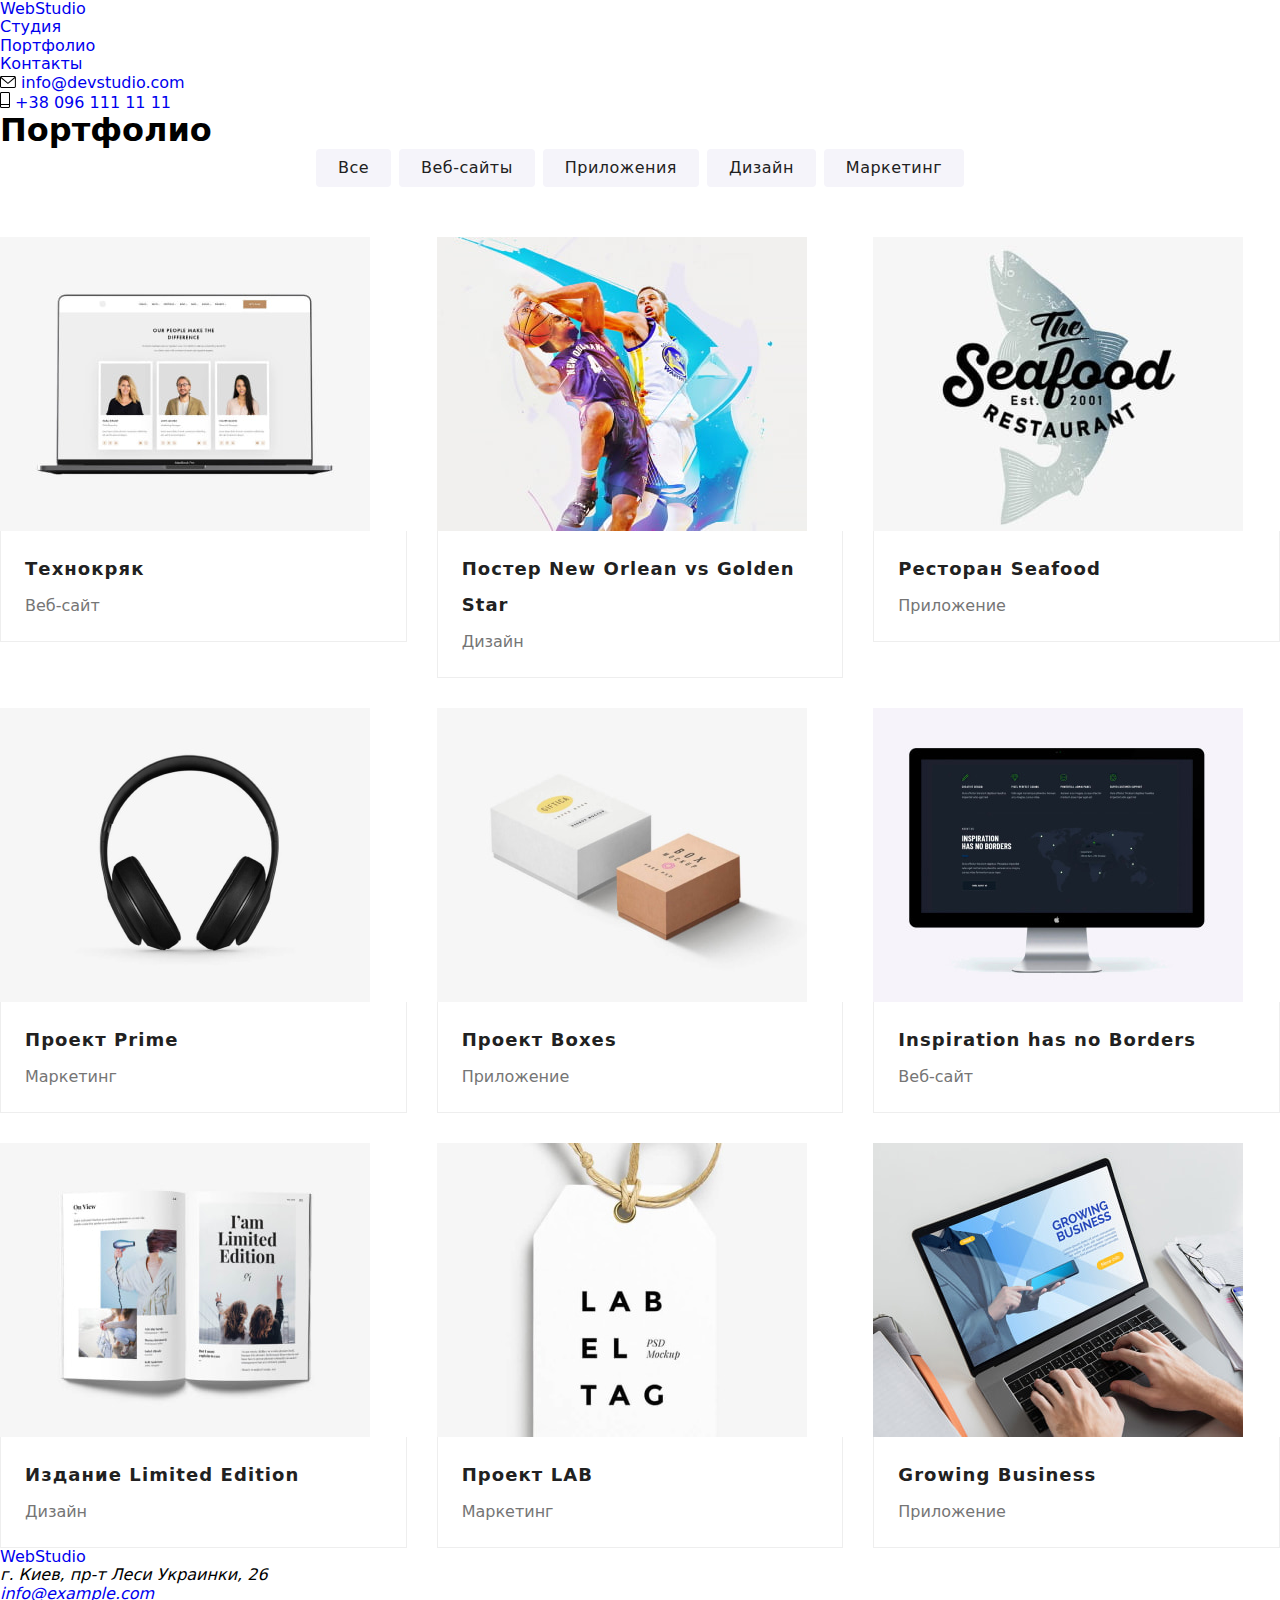
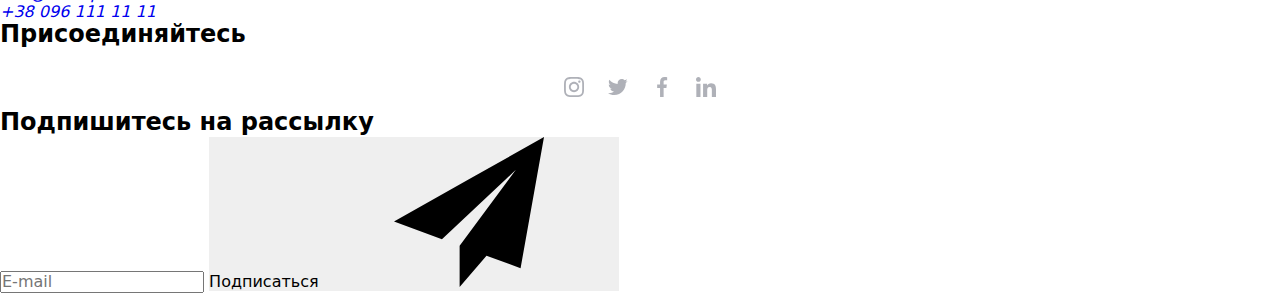
==== commit c8409e85: "Вносит изменения" ====
--- a/portfolio.html
+++ b/portfolio.html
@@ -10,10 +10,7 @@
     <link rel="preconnect" href="https://fonts.gstatic.com" crossorigin>
     <link href="https://fonts.googleapis.com/css2?family=Raleway:wght@700&family=Roboto:wght@400;500;700;900&display=swap" rel="stylesheet">
 
-    <link rel="stylesheet" href="https://cdnjs.cloudflare.com/ajax/libs/modern-normalize/1.1.0/modern-normalize.min.css">
-    
-    <link rel="stylesheet" href="./css/reset.css">
-    <link rel="stylesheet" href="./css/styles.css">
+    <link rel="stylesheet" href="./css/main.min.css">
 
 </head>
 <body>
@@ -274,29 +271,29 @@
 
                 <ul class="social-list join">
                     <li>
-                        <a href="#" class="social-link" aria-label="Instagram">
-                            <svg class="icon">
+                        <a href="#" class="social-list__link" aria-label="Instagram">
+                            <svg class="social-list__icon">
                                 <use href="./images/icons.svg#icon-instagram"></use>
                             </svg>
                         </a>
                     </li>
                     <li>
-                        <a href="#" class="social-link" aria-label="Twitter">
-                            <svg class="icon">
+                        <a href="#" class="social-list__link" aria-label="Twitter">
+                            <svg class="social-list__icon">
                                 <use href="./images/icons.svg#icon-twitter"></use>
                             </svg>
                         </a>
                     </li>
                     <li>
-                        <a href="#" class="social-link" aria-label="Facebook">
-                            <svg class="icon">
+                        <a href="#" class="social-list__link" aria-label="Facebook">
+                            <svg class="social-list__icon">
                                 <use href="./images/icons.svg#icon-facebook"></use>
                             </svg>
                         </a>
                     </li>
                     <li>
-                        <a href="#" class="social-link" aria-label="LinkedIn">
-                            <svg class="icon">
+                        <a href="#" class="social-list__link" aria-label="LinkedIn">
+                            <svg class="social-list__icon">
                                 <use href="./images/icons.svg#icon-linkedin"></use>
                             </svg>
                         </a>
--- a/css/main.min.css
+++ b/css/main.min.css
@@ -0,0 +1,2 @@
+:root{--main-text-color: #757575;--title-text-color: #212121;--accent-color: #2196F3;--background-accent-color: #2F303A;--background-main-color:  #FFFFFF;--background-secondary-color: #F5F4FA;--card-set-gap: 30px;--icon-color: #AFB1B8}/*! modern-normalize v0.6.0 | MIT License | https://github.com/sindresorhus/modern-normalize */*,*::before,*::after{-webkit-box-sizing:border-box;box-sizing:border-box}:root{-moz-tab-size:4;-o-tab-size:4;tab-size:4}html{line-height:1.15;-webkit-text-size-adjust:100%}body{margin:0}body{font-family:system-ui,-apple-system,"Segoe UI",Roboto,Helvetica,Arial,sans-serif,"Apple Color Emoji","Segoe UI Emoji"}hr{height:0}abbr[title]{-webkit-text-decoration:underline dotted;text-decoration:underline dotted}b,strong{font-weight:bolder}code,kbd,samp,pre{font-family:SFMono-Regular, Consolas, "Liberation Mono", Menlo, monospace;font-size:1em}small{font-size:80%}sub,sup{font-size:75%;line-height:0;position:relative;vertical-align:baseline}sub{bottom:-0.25em}sup{top:-0.5em}button,input,optgroup,select,textarea{font-family:inherit;font-size:100%;line-height:1.15;margin:0}button,select{text-transform:none}button,[type="button"],[type="reset"],[type="submit"]{-webkit-appearance:button}button::-moz-focus-inner,[type="button"]::-moz-focus-inner,[type="reset"]::-moz-focus-inner,[type="submit"]::-moz-focus-inner{border-style:none;padding:0}button:-moz-focusring,[type="button"]:-moz-focusring,[type="reset"]:-moz-focusring,[type="submit"]:-moz-focusring{outline:1px dotted ButtonText}fieldset{padding:0.35em 0.75em 0.625em}legend{padding:0}progress{vertical-align:baseline}[type="number"]::-webkit-inner-spin-button,[type="number"]::-webkit-outer-spin-button{height:auto}[type="search"]{-webkit-appearance:textfield;outline-offset:-2px}[type="search"]::-webkit-search-decoration{-webkit-appearance:none}::-webkit-file-upload-button{-webkit-appearance:button;font:inherit}summary{display:list-item}*,*::before,*::after{padding:0;margin:0;-webkit-box-sizing:border-box;box-sizing:border-box}h1,h2,h3,h4,h5,h6,p{margin:0}img{display:block;max-width:100%;height:auto}a{text-decoration:none}ul li{list-style:none}button{border:none}.hero{max-width:1600px;height:600px;margin-left:auto;margin-right:auto;background-image:-webkit-gradient(linear, left top, right top, from(rgba(33,38,94,0.5)), to(rgba(47,48,58,0.3))),url("../images/overlay-img.jpg");background-image:-webkit-linear-gradient(left, rgba(33,38,94,0.5), rgba(47,48,58,0.3)),url("../images/overlay-img.jpg");background-image:-o-linear-gradient(left, rgba(33,38,94,0.5), rgba(47,48,58,0.3)),url("../images/overlay-img.jpg");background-image:linear-gradient(to right, rgba(33,38,94,0.5), rgba(47,48,58,0.3)),url("../images/overlay-img.jpg");background-repeat:no-repeat;background-position:center;-webkit-background-size:cover;background-size:cover;background-color:var(--background-accent-color);display:-webkit-box;display:-webkit-flex;display:-ms-flexbox;display:flex;text-align:center;padding:200px 0}.hero__title{color:var(--background-main-color);font-style:normal;font-size:44px;font-weight:900;line-height:1.36;letter-spacing:0.06em;text-transform:uppercase;text-align:center;margin-bottom:30px}.submit{cursor:pointer;font-family:inherit;background-color:var(--accent-color);font-weight:bold;font-size:16px;line-height:1.87;letter-spacing:0.06em;color:var(--background-main-color);-webkit-box-shadow:0px 4px 4px rgba(0,0,0,0.15);box-shadow:0px 4px 4px rgba(0,0,0,0.15);-webkit-border-radius:4px;border-radius:4px;padding:10px 32px;-webkit-transition-property:background-color;-o-transition-property:background-color;transition-property:background-color;-webkit-transition-duration:250ms;-o-transition-duration:250ms;transition-duration:250ms;-webkit-transition-timing-function:cubic-bezier(0.4, 0, 0.2, 1);-o-transition-timing-function:cubic-bezier(0.4, 0, 0.2, 1);transition-timing-function:cubic-bezier(0.4, 0, 0.2, 1)}.submit:hover,.submit:focus{background-color:#188CE8}.section-features{padding-bottom:0}.features{display:-webkit-box;display:-webkit-flex;display:-ms-flexbox;display:flex;-webkit-box-pack:justify;-webkit-justify-content:space-between;-ms-flex-pack:justify;justify-content:space-between;margin-bottom:0}.features__item:not(:last-child){margin-right:30px}.features__icon{width:270px;height:120px;background:var(--background-secondary-color);padding:25px 0;-webkit-border-radius:4px;border-radius:4px;margin-bottom:30px}.features__title{color:var(--title-text-color);font-weight:bold;font-size:14px;line-height:1.14;text-transform:uppercase;margin-bottom:10px}.features__desc{color:var(--main-text-color);font-size:14px;line-height:1.71}.works{display:-webkit-box;display:-webkit-flex;display:-ms-flexbox;display:flex;-webkit-box-pack:justify;-webkit-justify-content:space-between;-ms-flex-pack:justify;justify-content:space-between}.works__item{position:relative}.works__label{position:absolute;bottom:0;width:370px;height:70px;background:rgba(47,48,58,0.8);display:-webkit-box;display:-webkit-flex;display:-ms-flexbox;display:flex;-webkit-box-pack:center;-webkit-justify-content:center;-ms-flex-pack:center;justify-content:center;-webkit-box-align:center;-webkit-align-items:center;-ms-flex-align:center;align-items:center}.works__description{color:var(--background-main-color);font-weight:bold;font-size:14px;line-height:1.14;letter-spacing:0.03em;text-transform:uppercase;text-align:center}.section-team{background-color:var(--background-secondary-color)}.team{display:-webkit-box;display:-webkit-flex;display:-ms-flexbox;display:flex;-webkit-box-pack:justify;-webkit-justify-content:space-between;-ms-flex-pack:justify;justify-content:space-between;-webkit-box-align:center;-webkit-align-items:center;-ms-flex-align:center;align-items:center}.team__card{background-color:var(--background-main-color);-webkit-box-shadow:0px 1px 3px rgba(0,0,0,0.12),0px 1px 1px rgba(0,0,0,0.14),0px 2px 1px rgba(0,0,0,0.2);box-shadow:0px 1px 3px rgba(0,0,0,0.12),0px 1px 1px rgba(0,0,0,0.14),0px 2px 1px rgba(0,0,0,0.2);-webkit-border-radius:0px 0px 4px 4px;border-radius:0px 0px 4px 4px}.team__label{padding:var(--card-set-gap) 0;text-align:center}.team__name{font-weight:500;font-size:16px;line-height:1.19;color:var(--title-text-color);margin-bottom:10px}.team__position{font-size:16px;line-height:1.19;color:var(--main-text-color)}.social-list{display:-webkit-box;display:-webkit-flex;display:-ms-flexbox;display:flex;-webkit-box-pack:center;-webkit-justify-content:center;-ms-flex-pack:center;justify-content:center;margin-top:16px}.social-list__item:not(:last-child){margin-right:10px}.social-list__link{display:block;width:44px;height:44px;-webkit-border-radius:50%;border-radius:50%;background-color:var(--background-main-color);-webkit-transition-property:background-color, fill;-o-transition-property:background-color, fill;transition-property:background-color, fill;-webkit-transition-duration:250ms;-o-transition-duration:250ms;transition-duration:250ms;-webkit-transition-timing-function:cubic-bezier(0.4, 0, 0.2, 1);-o-transition-timing-function:cubic-bezier(0.4, 0, 0.2, 1);transition-timing-function:cubic-bezier(0.4, 0, 0.2, 1);display:-webkit-box;display:-webkit-flex;display:-ms-flexbox;display:flex;-webkit-box-align:center;-webkit-align-items:center;-ms-flex-align:center;align-items:center;-webkit-box-pack:center;-webkit-justify-content:center;-ms-flex-pack:center;justify-content:center}.social-list__link:hover,.social-list__link:focus{background-color:var(--accent-color)}.social-list__icon{width:20px;height:20px;fill:var(--icon-color)}.social-list__link:hover .social-list__icon,.social-list__link:focus .social-list__icon{fill:var(--background-main-color)}.clients{display:-webkit-box;display:-webkit-flex;display:-ms-flexbox;display:flex;-webkit-justify-content:space-around;-ms-flex-pack:distribute;justify-content:space-around}.clients__item{display:block;width:170px;height:92px}.clients__link{display:-webkit-box;display:-webkit-flex;display:-ms-flexbox;display:flex;-webkit-box-align:center;-webkit-align-items:center;-ms-flex-align:center;align-items:center;-webkit-box-pack:center;-webkit-justify-content:center;-ms-flex-pack:center;justify-content:center;padding:16px 32px;border:1px solid var(--icon-color);-webkit-box-sizing:border-box;box-sizing:border-box;-webkit-border-radius:4px;border-radius:4px;-webkit-transition-property:border;-o-transition-property:border;transition-property:border;-webkit-transition-duration:250ms;-o-transition-duration:250ms;transition-duration:250ms;-webkit-transition-timing-function:cubic-bezier(0.4, 0, 0.2, 1);-o-transition-timing-function:cubic-bezier(0.4, 0, 0.2, 1);transition-timing-function:cubic-bezier(0.4, 0, 0.2, 1)}.clients__link:hover,.clients__link:focus{border:1px solid var(--accent-color)}.clients__icon{width:106px;height:60px;fill:var(--icon-color);-webkit-transition-property:fill;-o-transition-property:fill;transition-property:fill;-webkit-transition-duration:250ms;-o-transition-duration:250ms;transition-duration:250ms;-webkit-transition-timing-function:cubic-bezier(0.4, 0, 0.2, 1);-o-transition-timing-function:cubic-bezier(0.4, 0, 0.2, 1);transition-timing-function:cubic-bezier(0.4, 0, 0.2, 1)}.clients__link:hover .clients__icon,.clients__link:focus .clients__icon{fill:var(--accent-color)}.filter{display:-webkit-box;display:-webkit-flex;display:-ms-flexbox;display:flex;-webkit-box-pack:center;-webkit-justify-content:center;-ms-flex-pack:center;justify-content:center;margin-bottom:50px}.filter__button{cursor:pointer;font-family:inherit;font-weight:500;font-size:16px;line-height:1.62;letter-spacing:0.03em;color:var(--title-text-color);background-color:var(--background-secondary-color);-webkit-border-radius:4px;border-radius:4px;padding:6px 22px;-webkit-transition-property:color, background-color, -webkit-box-shadow;transition-property:color, background-color, -webkit-box-shadow;-o-transition-property:color, background-color, box-shadow;transition-property:color, background-color, box-shadow;transition-property:color, background-color, box-shadow, -webkit-box-shadow;-webkit-transition-duration:250ms;-o-transition-duration:250ms;transition-duration:250ms;-webkit-transition-timing-function:cubic-bezier(0.4, 0, 0.2, 1);-o-transition-timing-function:cubic-bezier(0.4, 0, 0.2, 1);transition-timing-function:cubic-bezier(0.4, 0, 0.2, 1)}.filter__button:hover,.filter__button:focus{color:var(--background-main-color);background-color:var(--accent-color);-webkit-box-shadow:0px 3px 1px rgba(0,0,0,0.1),0px 1px 2px rgba(0,0,0,0.08),0px 2px 2px rgba(0,0,0,0.12);box-shadow:0px 3px 1px rgba(0,0,0,0.1),0px 1px 2px rgba(0,0,0,0.08),0px 2px 2px rgba(0,0,0,0.12)}.filter__item:not(:last-child){margin-right:8px}.portfolio{display:-webkit-box;display:-webkit-flex;display:-ms-flexbox;display:flex;-webkit-flex-wrap:wrap;-ms-flex-wrap:wrap;flex-wrap:wrap;margin-left:-webkit-calc(-1 * var(--card-set-gap));margin-left:calc(-1 * var(--card-set-gap));margin-top:-webkit-calc(-1 * var(--card-set-gap));margin-top:calc(-1 * var(--card-set-gap))}.portfolio__item{background-color:var(--background-main-color);-webkit-flex-basis:-webkit-calc(100% / 3 - var(--card-set-gap));-ms-flex-preferred-size:calc(100% / 3 - var(--card-set-gap));flex-basis:calc(100% / 3 - var(--card-set-gap));margin-left:var(--card-set-gap);margin-top:var(--card-set-gap)}.portfolio__link{-webkit-transition-property:-webkit-box-shadow;transition-property:-webkit-box-shadow;-o-transition-property:box-shadow;transition-property:box-shadow;transition-property:box-shadow, -webkit-box-shadow;-webkit-transition-duration:250ms;-o-transition-duration:250ms;transition-duration:250ms;-webkit-transition-timing-function:cubic-bezier(0.4, 0, 0.2, 1);-o-transition-timing-function:cubic-bezier(0.4, 0, 0.2, 1);transition-timing-function:cubic-bezier(0.4, 0, 0.2, 1)}.portfolio__link:hover,.portfolio__link:focus{-webkit-box-shadow:0px 1px 1px rgba(0,0,0,0.12),0px 4px 4px rgba(0,0,0,0.06),1px 4px 6px rgba(0,0,0,0.16);box-shadow:0px 1px 1px rgba(0,0,0,0.12),0px 4px 4px rgba(0,0,0,0.06),1px 4px 6px rgba(0,0,0,0.16)}.product__thumb{position:relative;overflow:hidden}.product__overlay{position:absolute;top:0;left:0;width:100%;height:100%;background-color:rgba(33,150,243,0.9);-webkit-transform:translatey(100%);-ms-transform:translatey(100%);transform:translatey(100%);-webkit-transition:-webkit-transform 250ms ease;transition:-webkit-transform 250ms ease;-o-transition:transform 250ms ease;transition:transform 250ms ease;transition:transform 250ms ease, -webkit-transform 250ms ease}.portfolio__link:hover .product__overlay,.portfolio__link:focus .product__overlay{-webkit-transform:translatey(0);-ms-transform:translatey(0);transform:translatey(0)}.product__text{padding:63px 24px;margin:0;font-size:18px;line-height:1.55;letter-spacing:0.03em;color:var(--background-main-color)}.product__label{padding:20px 24px;border:1px solid #EEEEEE;border-top:transparent;-webkit-box-sizing:border-box;box-sizing:border-box}.product__title{font-weight:bold;font-size:18px;font-size:18px;line-height:2;letter-spacing:0.06em;color:var(--title-text-color);margin-bottom:4px}.product__desc{font-size:16px;line-height:1.87;color:var(--main-text-color)}
+/*# sourceMappingURL=main.min.css.map */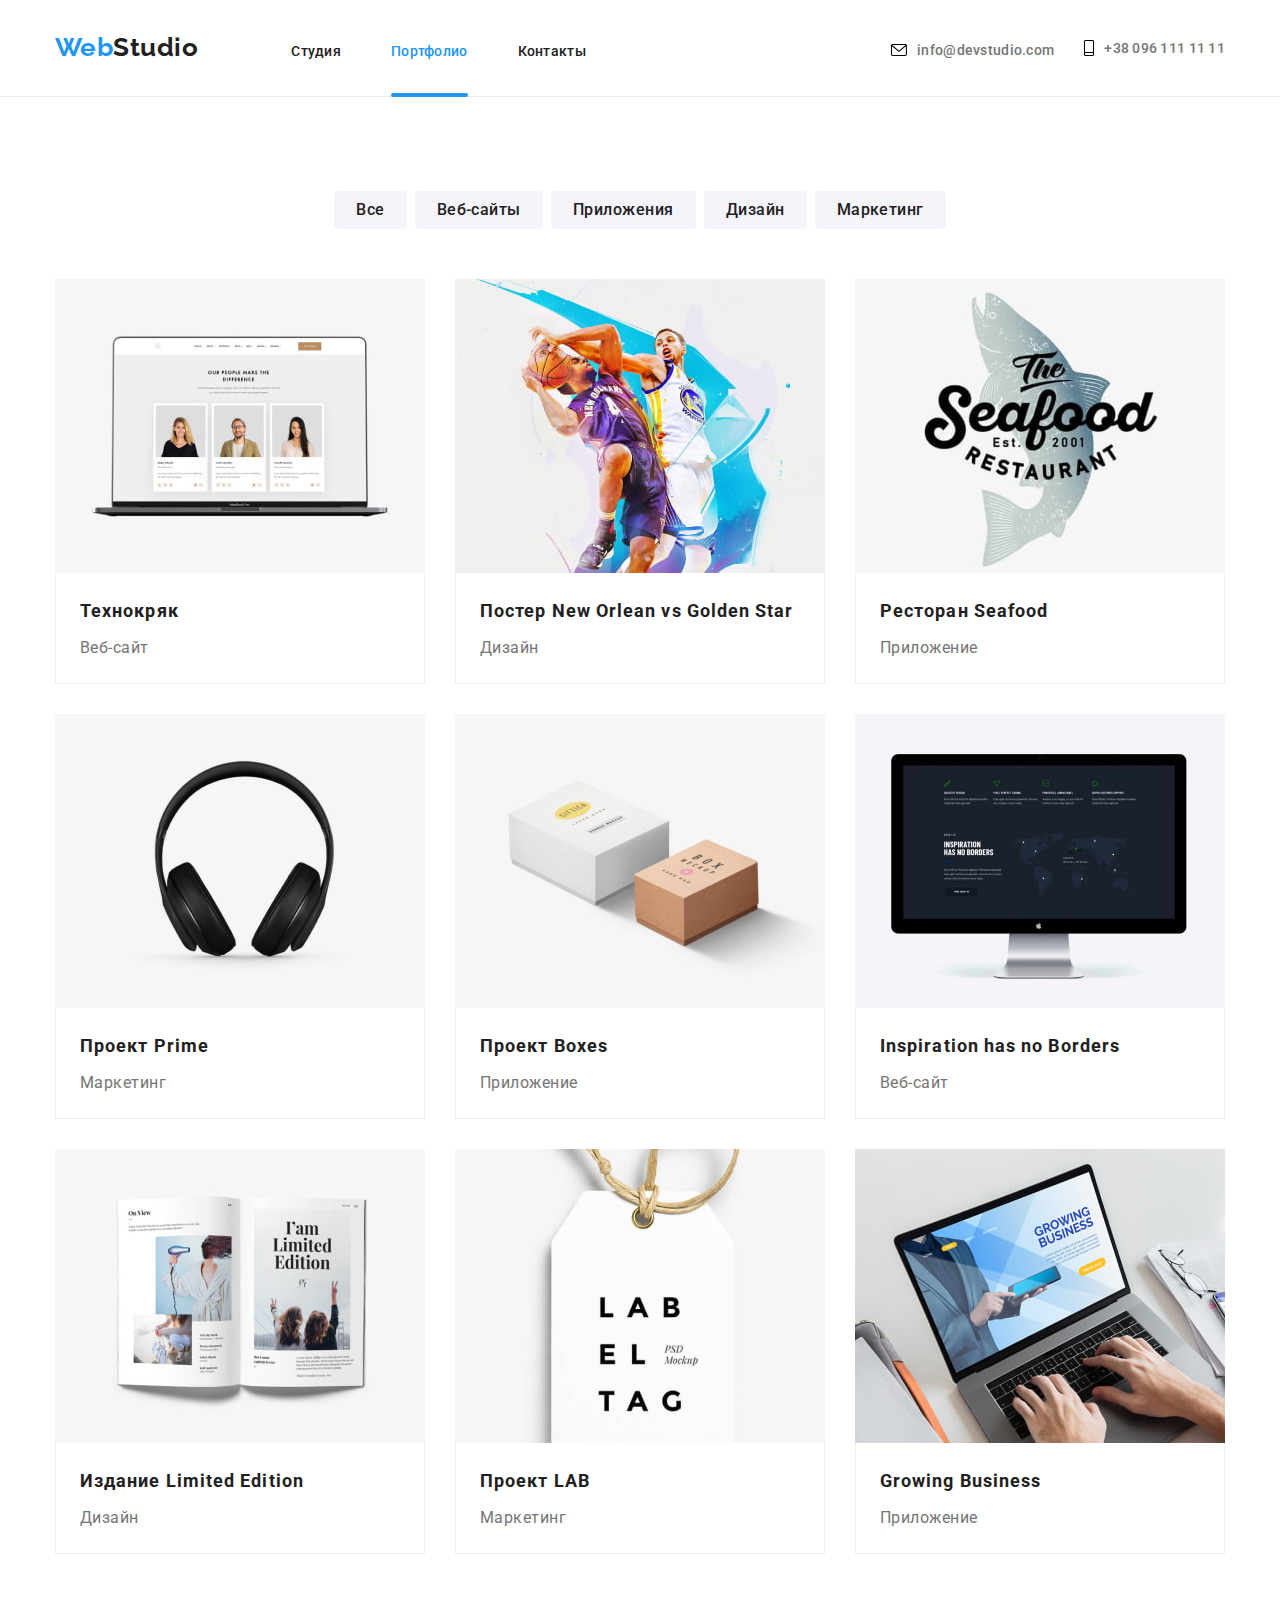
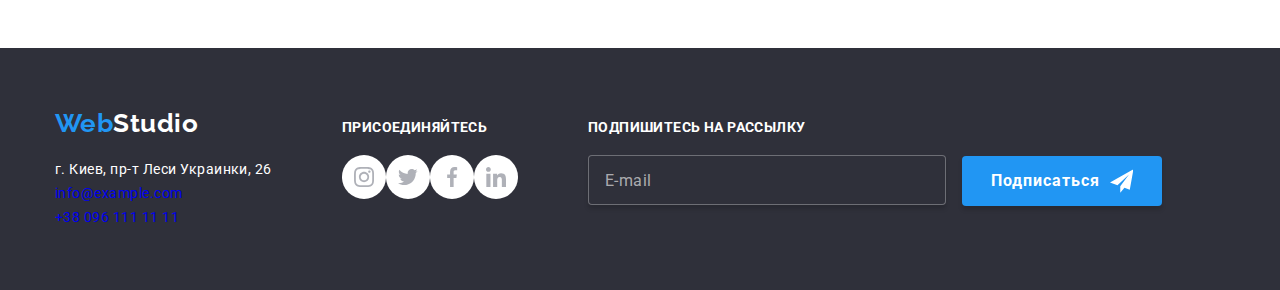
==== commit b34ca219: "Вносит изменения" ====
--- a/portfolio.html
+++ b/portfolio.html
@@ -17,23 +17,23 @@
     <!--Шапка сайта-->
     <header class="header">
         <div class="container">
-            <a href="./index.html" class="logo" lang="en">Web<span class="logo-color-black">Studio</span></a>
+            <a href="./index.html" class="logo header-logo" lang="en">Web<span class="logo--color-black">Studio</span></a>
 
             <nav>
                 <ul class="site-nav list">
-                    <li><a href="./index.html" class="site-nav__link">Студия</a></li>
-                    <li><a href="./portfolio.html" class="site-nav__link site-nav__link--current">Портфолио</a></li>
-                    <li><a href="#" class="site-nav__link">Контакты</a></li>
+                    <li class="site-nav__item"><a href="./index.html" class="site-nav__link">Студия</a></li>
+                    <li class="site-nav__item"><a href="./portfolio.html" class="site-nav__link site-nav__link--current">Портфолио</a></li>
+                    <li class="site-nav__item"><a href="#" class="site-nav__link">Контакты</a></li>
                 </ul>
             </nav>
 
             <ul class="contacts">
-                <li>
+                <li class="contacts__item">
                     <a href="mailto:info@devstudio.com" class="contacts__link">
                     <svg class="contacts__icon" width="16" height="12"><use href="./images/icons.svg#icon-mail-icon"></use></svg>
                     info@devstudio.com</a>
                 </li>
-                <li>
+                <li class="contacts__item">
                     <a href="tel:+380961111111" class="contacts__link">
                     <svg class="contacts__icon" width="10" height="16"><use href="./images/icons.svg#icon-phone-icon"></use></svg>
                     +38 096 111 11 11</a>
@@ -251,7 +251,7 @@
 
             <ul class="footer-list">
                 <li>
-                    <a href="./index.html" class="logo" lang="en">Web<span class="logo-color-white">Studio</span></a>
+                    <a href="./index.html" class="logo" lang="en">Web<span class="logo--color-white">Studio</span></a>
     
                     <address class="address">
                         <ul>
--- a/css/main.min.css
+++ b/css/main.min.css
@@ -1,2 +1,2 @@
-:root{--main-text-color: #757575;--title-text-color: #212121;--accent-color: #2196F3;--background-accent-color: #2F303A;--background-main-color:  #FFFFFF;--background-secondary-color: #F5F4FA;--card-set-gap: 30px;--icon-color: #AFB1B8}/*! modern-normalize v0.6.0 | MIT License | https://github.com/sindresorhus/modern-normalize */*,*::before,*::after{-webkit-box-sizing:border-box;box-sizing:border-box}:root{-moz-tab-size:4;-o-tab-size:4;tab-size:4}html{line-height:1.15;-webkit-text-size-adjust:100%}body{margin:0}body{font-family:system-ui,-apple-system,"Segoe UI",Roboto,Helvetica,Arial,sans-serif,"Apple Color Emoji","Segoe UI Emoji"}hr{height:0}abbr[title]{-webkit-text-decoration:underline dotted;text-decoration:underline dotted}b,strong{font-weight:bolder}code,kbd,samp,pre{font-family:SFMono-Regular, Consolas, "Liberation Mono", Menlo, monospace;font-size:1em}small{font-size:80%}sub,sup{font-size:75%;line-height:0;position:relative;vertical-align:baseline}sub{bottom:-0.25em}sup{top:-0.5em}button,input,optgroup,select,textarea{font-family:inherit;font-size:100%;line-height:1.15;margin:0}button,select{text-transform:none}button,[type="button"],[type="reset"],[type="submit"]{-webkit-appearance:button}button::-moz-focus-inner,[type="button"]::-moz-focus-inner,[type="reset"]::-moz-focus-inner,[type="submit"]::-moz-focus-inner{border-style:none;padding:0}button:-moz-focusring,[type="button"]:-moz-focusring,[type="reset"]:-moz-focusring,[type="submit"]:-moz-focusring{outline:1px dotted ButtonText}fieldset{padding:0.35em 0.75em 0.625em}legend{padding:0}progress{vertical-align:baseline}[type="number"]::-webkit-inner-spin-button,[type="number"]::-webkit-outer-spin-button{height:auto}[type="search"]{-webkit-appearance:textfield;outline-offset:-2px}[type="search"]::-webkit-search-decoration{-webkit-appearance:none}::-webkit-file-upload-button{-webkit-appearance:button;font:inherit}summary{display:list-item}*,*::before,*::after{padding:0;margin:0;-webkit-box-sizing:border-box;box-sizing:border-box}h1,h2,h3,h4,h5,h6,p{margin:0}img{display:block;max-width:100%;height:auto}a{text-decoration:none}ul li{list-style:none}button{border:none}.hero{max-width:1600px;height:600px;margin-left:auto;margin-right:auto;background-image:-webkit-gradient(linear, left top, right top, from(rgba(33,38,94,0.5)), to(rgba(47,48,58,0.3))),url("../images/overlay-img.jpg");background-image:-webkit-linear-gradient(left, rgba(33,38,94,0.5), rgba(47,48,58,0.3)),url("../images/overlay-img.jpg");background-image:-o-linear-gradient(left, rgba(33,38,94,0.5), rgba(47,48,58,0.3)),url("../images/overlay-img.jpg");background-image:linear-gradient(to right, rgba(33,38,94,0.5), rgba(47,48,58,0.3)),url("../images/overlay-img.jpg");background-repeat:no-repeat;background-position:center;-webkit-background-size:cover;background-size:cover;background-color:var(--background-accent-color);display:-webkit-box;display:-webkit-flex;display:-ms-flexbox;display:flex;text-align:center;padding:200px 0}.hero__title{color:var(--background-main-color);font-style:normal;font-size:44px;font-weight:900;line-height:1.36;letter-spacing:0.06em;text-transform:uppercase;text-align:center;margin-bottom:30px}.submit{cursor:pointer;font-family:inherit;background-color:var(--accent-color);font-weight:bold;font-size:16px;line-height:1.87;letter-spacing:0.06em;color:var(--background-main-color);-webkit-box-shadow:0px 4px 4px rgba(0,0,0,0.15);box-shadow:0px 4px 4px rgba(0,0,0,0.15);-webkit-border-radius:4px;border-radius:4px;padding:10px 32px;-webkit-transition-property:background-color;-o-transition-property:background-color;transition-property:background-color;-webkit-transition-duration:250ms;-o-transition-duration:250ms;transition-duration:250ms;-webkit-transition-timing-function:cubic-bezier(0.4, 0, 0.2, 1);-o-transition-timing-function:cubic-bezier(0.4, 0, 0.2, 1);transition-timing-function:cubic-bezier(0.4, 0, 0.2, 1)}.submit:hover,.submit:focus{background-color:#188CE8}.section-features{padding-bottom:0}.features{display:-webkit-box;display:-webkit-flex;display:-ms-flexbox;display:flex;-webkit-box-pack:justify;-webkit-justify-content:space-between;-ms-flex-pack:justify;justify-content:space-between;margin-bottom:0}.features__item:not(:last-child){margin-right:30px}.features__icon{width:270px;height:120px;background:var(--background-secondary-color);padding:25px 0;-webkit-border-radius:4px;border-radius:4px;margin-bottom:30px}.features__title{color:var(--title-text-color);font-weight:bold;font-size:14px;line-height:1.14;text-transform:uppercase;margin-bottom:10px}.features__desc{color:var(--main-text-color);font-size:14px;line-height:1.71}.works{display:-webkit-box;display:-webkit-flex;display:-ms-flexbox;display:flex;-webkit-box-pack:justify;-webkit-justify-content:space-between;-ms-flex-pack:justify;justify-content:space-between}.works__item{position:relative}.works__label{position:absolute;bottom:0;width:370px;height:70px;background:rgba(47,48,58,0.8);display:-webkit-box;display:-webkit-flex;display:-ms-flexbox;display:flex;-webkit-box-pack:center;-webkit-justify-content:center;-ms-flex-pack:center;justify-content:center;-webkit-box-align:center;-webkit-align-items:center;-ms-flex-align:center;align-items:center}.works__description{color:var(--background-main-color);font-weight:bold;font-size:14px;line-height:1.14;letter-spacing:0.03em;text-transform:uppercase;text-align:center}.section-team{background-color:var(--background-secondary-color)}.team{display:-webkit-box;display:-webkit-flex;display:-ms-flexbox;display:flex;-webkit-box-pack:justify;-webkit-justify-content:space-between;-ms-flex-pack:justify;justify-content:space-between;-webkit-box-align:center;-webkit-align-items:center;-ms-flex-align:center;align-items:center}.team__card{background-color:var(--background-main-color);-webkit-box-shadow:0px 1px 3px rgba(0,0,0,0.12),0px 1px 1px rgba(0,0,0,0.14),0px 2px 1px rgba(0,0,0,0.2);box-shadow:0px 1px 3px rgba(0,0,0,0.12),0px 1px 1px rgba(0,0,0,0.14),0px 2px 1px rgba(0,0,0,0.2);-webkit-border-radius:0px 0px 4px 4px;border-radius:0px 0px 4px 4px}.team__label{padding:var(--card-set-gap) 0;text-align:center}.team__name{font-weight:500;font-size:16px;line-height:1.19;color:var(--title-text-color);margin-bottom:10px}.team__position{font-size:16px;line-height:1.19;color:var(--main-text-color)}.social-list{display:-webkit-box;display:-webkit-flex;display:-ms-flexbox;display:flex;-webkit-box-pack:center;-webkit-justify-content:center;-ms-flex-pack:center;justify-content:center;margin-top:16px}.social-list__item:not(:last-child){margin-right:10px}.social-list__link{display:block;width:44px;height:44px;-webkit-border-radius:50%;border-radius:50%;background-color:var(--background-main-color);-webkit-transition-property:background-color, fill;-o-transition-property:background-color, fill;transition-property:background-color, fill;-webkit-transition-duration:250ms;-o-transition-duration:250ms;transition-duration:250ms;-webkit-transition-timing-function:cubic-bezier(0.4, 0, 0.2, 1);-o-transition-timing-function:cubic-bezier(0.4, 0, 0.2, 1);transition-timing-function:cubic-bezier(0.4, 0, 0.2, 1);display:-webkit-box;display:-webkit-flex;display:-ms-flexbox;display:flex;-webkit-box-align:center;-webkit-align-items:center;-ms-flex-align:center;align-items:center;-webkit-box-pack:center;-webkit-justify-content:center;-ms-flex-pack:center;justify-content:center}.social-list__link:hover,.social-list__link:focus{background-color:var(--accent-color)}.social-list__icon{width:20px;height:20px;fill:var(--icon-color)}.social-list__link:hover .social-list__icon,.social-list__link:focus .social-list__icon{fill:var(--background-main-color)}.clients{display:-webkit-box;display:-webkit-flex;display:-ms-flexbox;display:flex;-webkit-justify-content:space-around;-ms-flex-pack:distribute;justify-content:space-around}.clients__item{display:block;width:170px;height:92px}.clients__link{display:-webkit-box;display:-webkit-flex;display:-ms-flexbox;display:flex;-webkit-box-align:center;-webkit-align-items:center;-ms-flex-align:center;align-items:center;-webkit-box-pack:center;-webkit-justify-content:center;-ms-flex-pack:center;justify-content:center;padding:16px 32px;border:1px solid var(--icon-color);-webkit-box-sizing:border-box;box-sizing:border-box;-webkit-border-radius:4px;border-radius:4px;-webkit-transition-property:border;-o-transition-property:border;transition-property:border;-webkit-transition-duration:250ms;-o-transition-duration:250ms;transition-duration:250ms;-webkit-transition-timing-function:cubic-bezier(0.4, 0, 0.2, 1);-o-transition-timing-function:cubic-bezier(0.4, 0, 0.2, 1);transition-timing-function:cubic-bezier(0.4, 0, 0.2, 1)}.clients__link:hover,.clients__link:focus{border:1px solid var(--accent-color)}.clients__icon{width:106px;height:60px;fill:var(--icon-color);-webkit-transition-property:fill;-o-transition-property:fill;transition-property:fill;-webkit-transition-duration:250ms;-o-transition-duration:250ms;transition-duration:250ms;-webkit-transition-timing-function:cubic-bezier(0.4, 0, 0.2, 1);-o-transition-timing-function:cubic-bezier(0.4, 0, 0.2, 1);transition-timing-function:cubic-bezier(0.4, 0, 0.2, 1)}.clients__link:hover .clients__icon,.clients__link:focus .clients__icon{fill:var(--accent-color)}.filter{display:-webkit-box;display:-webkit-flex;display:-ms-flexbox;display:flex;-webkit-box-pack:center;-webkit-justify-content:center;-ms-flex-pack:center;justify-content:center;margin-bottom:50px}.filter__button{cursor:pointer;font-family:inherit;font-weight:500;font-size:16px;line-height:1.62;letter-spacing:0.03em;color:var(--title-text-color);background-color:var(--background-secondary-color);-webkit-border-radius:4px;border-radius:4px;padding:6px 22px;-webkit-transition-property:color, background-color, -webkit-box-shadow;transition-property:color, background-color, -webkit-box-shadow;-o-transition-property:color, background-color, box-shadow;transition-property:color, background-color, box-shadow;transition-property:color, background-color, box-shadow, -webkit-box-shadow;-webkit-transition-duration:250ms;-o-transition-duration:250ms;transition-duration:250ms;-webkit-transition-timing-function:cubic-bezier(0.4, 0, 0.2, 1);-o-transition-timing-function:cubic-bezier(0.4, 0, 0.2, 1);transition-timing-function:cubic-bezier(0.4, 0, 0.2, 1)}.filter__button:hover,.filter__button:focus{color:var(--background-main-color);background-color:var(--accent-color);-webkit-box-shadow:0px 3px 1px rgba(0,0,0,0.1),0px 1px 2px rgba(0,0,0,0.08),0px 2px 2px rgba(0,0,0,0.12);box-shadow:0px 3px 1px rgba(0,0,0,0.1),0px 1px 2px rgba(0,0,0,0.08),0px 2px 2px rgba(0,0,0,0.12)}.filter__item:not(:last-child){margin-right:8px}.portfolio{display:-webkit-box;display:-webkit-flex;display:-ms-flexbox;display:flex;-webkit-flex-wrap:wrap;-ms-flex-wrap:wrap;flex-wrap:wrap;margin-left:-webkit-calc(-1 * var(--card-set-gap));margin-left:calc(-1 * var(--card-set-gap));margin-top:-webkit-calc(-1 * var(--card-set-gap));margin-top:calc(-1 * var(--card-set-gap))}.portfolio__item{background-color:var(--background-main-color);-webkit-flex-basis:-webkit-calc(100% / 3 - var(--card-set-gap));-ms-flex-preferred-size:calc(100% / 3 - var(--card-set-gap));flex-basis:calc(100% / 3 - var(--card-set-gap));margin-left:var(--card-set-gap);margin-top:var(--card-set-gap)}.portfolio__link{-webkit-transition-property:-webkit-box-shadow;transition-property:-webkit-box-shadow;-o-transition-property:box-shadow;transition-property:box-shadow;transition-property:box-shadow, -webkit-box-shadow;-webkit-transition-duration:250ms;-o-transition-duration:250ms;transition-duration:250ms;-webkit-transition-timing-function:cubic-bezier(0.4, 0, 0.2, 1);-o-transition-timing-function:cubic-bezier(0.4, 0, 0.2, 1);transition-timing-function:cubic-bezier(0.4, 0, 0.2, 1)}.portfolio__link:hover,.portfolio__link:focus{-webkit-box-shadow:0px 1px 1px rgba(0,0,0,0.12),0px 4px 4px rgba(0,0,0,0.06),1px 4px 6px rgba(0,0,0,0.16);box-shadow:0px 1px 1px rgba(0,0,0,0.12),0px 4px 4px rgba(0,0,0,0.06),1px 4px 6px rgba(0,0,0,0.16)}.product__thumb{position:relative;overflow:hidden}.product__overlay{position:absolute;top:0;left:0;width:100%;height:100%;background-color:rgba(33,150,243,0.9);-webkit-transform:translatey(100%);-ms-transform:translatey(100%);transform:translatey(100%);-webkit-transition:-webkit-transform 250ms ease;transition:-webkit-transform 250ms ease;-o-transition:transform 250ms ease;transition:transform 250ms ease;transition:transform 250ms ease, -webkit-transform 250ms ease}.portfolio__link:hover .product__overlay,.portfolio__link:focus .product__overlay{-webkit-transform:translatey(0);-ms-transform:translatey(0);transform:translatey(0)}.product__text{padding:63px 24px;margin:0;font-size:18px;line-height:1.55;letter-spacing:0.03em;color:var(--background-main-color)}.product__label{padding:20px 24px;border:1px solid #EEEEEE;border-top:transparent;-webkit-box-sizing:border-box;box-sizing:border-box}.product__title{font-weight:bold;font-size:18px;font-size:18px;line-height:2;letter-spacing:0.06em;color:var(--title-text-color);margin-bottom:4px}.product__desc{font-size:16px;line-height:1.87;color:var(--main-text-color)}
+:root{--main-text-color: #757575;--title-text-color: #212121;--accent-color: #2196F3;--background-accent-color: #2F303A;--background-main-color:  #FFFFFF;--background-secondary-color: #F5F4FA;--card-set-gap: 30px;--icon-color: #AFB1B8}/*! modern-normalize v0.6.0 | MIT License | https://github.com/sindresorhus/modern-normalize */*,*::before,*::after{-webkit-box-sizing:border-box;box-sizing:border-box}:root{-moz-tab-size:4;-o-tab-size:4;tab-size:4}html{line-height:1.15;-webkit-text-size-adjust:100%}body{margin:0}body{font-family:system-ui,-apple-system,"Segoe UI",Roboto,Helvetica,Arial,sans-serif,"Apple Color Emoji","Segoe UI Emoji"}hr{height:0}abbr[title]{-webkit-text-decoration:underline dotted;text-decoration:underline dotted}b,strong{font-weight:bolder}code,kbd,samp,pre{font-family:SFMono-Regular, Consolas, "Liberation Mono", Menlo, monospace;font-size:1em}small{font-size:80%}sub,sup{font-size:75%;line-height:0;position:relative;vertical-align:baseline}sub{bottom:-0.25em}sup{top:-0.5em}button,input,optgroup,select,textarea{font-family:inherit;font-size:100%;line-height:1.15;margin:0}button,select{text-transform:none}button,[type="button"],[type="reset"],[type="submit"]{-webkit-appearance:button}button::-moz-focus-inner,[type="button"]::-moz-focus-inner,[type="reset"]::-moz-focus-inner,[type="submit"]::-moz-focus-inner{border-style:none;padding:0}button:-moz-focusring,[type="button"]:-moz-focusring,[type="reset"]:-moz-focusring,[type="submit"]:-moz-focusring{outline:1px dotted ButtonText}fieldset{padding:0.35em 0.75em 0.625em}legend{padding:0}progress{vertical-align:baseline}[type="number"]::-webkit-inner-spin-button,[type="number"]::-webkit-outer-spin-button{height:auto}[type="search"]{-webkit-appearance:textfield;outline-offset:-2px}[type="search"]::-webkit-search-decoration{-webkit-appearance:none}::-webkit-file-upload-button{-webkit-appearance:button;font:inherit}summary{display:list-item}*,*::before,*::after{padding:0;margin:0;-webkit-box-sizing:border-box;box-sizing:border-box}h1,h2,h3,h4,h5,h6,p{margin:0}img{display:block;max-width:100%;height:auto}a{text-decoration:none}ul li{list-style:none}button{border:none}body{font-family:'Roboto', sans-serif;color:var(--main-text-color);background-color:var(--background-main-color);letter-spacing:0.03em}.section{padding:94px 0}.container{width:1200px;padding:0 15px;margin:0 auto}.section__title{color:var(--title-text-color);font-size:36px;font-weight:bold;line-height:1.16;display:-webkit-box;display:-webkit-flex;display:-ms-flexbox;display:flex;-webkit-box-pack:center;-webkit-justify-content:center;-ms-flex-pack:center;justify-content:center;margin-bottom:50px}.hidden-elem{width:1px;height:1px;overflow:hidden;opacity:0;margin-top:-1px}nav,.site-nav,.contacts,header .container{background-color:var(--background-main-color);display:-webkit-box;display:-webkit-flex;display:-ms-flexbox;display:flex;-webkit-box-pack:justify;-webkit-justify-content:space-between;-ms-flex-pack:justify;justify-content:space-between;-webkit-box-align:baseline;-webkit-align-items:baseline;-ms-flex-align:baseline;align-items:baseline}.header{border-bottom:1px solid #ECECEC;padding:32px 0}.logo{display:-webkit-box;display:-webkit-flex;display:-ms-flexbox;display:flex;-webkit-box-align:center;-webkit-align-items:center;-ms-flex-align:center;align-items:center;font-family:Raleway;font-weight:bold;font-size:26px;line-height:1.19;color:var(--accent-color)}.logo--color-black{color:var(--title-text-color)}.logo--color-white{color:var(--background-main-color)}.header-logo{margin-right:93px}.site-nav__item{margin-right:50px}.site-nav__link{color:var(--title-text-color);font-size:14px;font-weight:500;line-height:1.14;letter-spacing:0.02em;display:inline-block;-webkit-transition-property:color;-o-transition-property:color;transition-property:color;-webkit-transition-duration:250ms;-o-transition-duration:250ms;transition-duration:250ms;-webkit-transition-timing-function:cubic-bezier(0.4, 0, 0.2, 1);-o-transition-timing-function:cubic-bezier(0.4, 0, 0.2, 1);transition-timing-function:cubic-bezier(0.4, 0, 0.2, 1)}.site-nav__link:hover,.site-nav__link:focus{color:var(--accent-color)}.site-nav__link--current{color:var(--accent-color)}.site-nav__link--current::after{content:"";display:block;width:100%;height:4px;-webkit-border-radius:2px;border-radius:2px;background-color:var(--accent-color);position:relative;top:33px;bottom:auto}.contacts{margin-left:auto}.contacts__item:not(:last-child){margin-right:30px}.contacts__link{color:var(--main-text-color);font-size:14px;font-weight:500;letter-spacing:0.02em;display:-webkit-inline-box;display:-webkit-inline-flex;display:-ms-inline-flexbox;display:inline-flex;-webkit-box-align:center;-webkit-align-items:center;-ms-flex-align:center;align-items:center;-webkit-transition-property:color;-o-transition-property:color;transition-property:color;-webkit-transition-duration:250ms;-o-transition-duration:250ms;transition-duration:250ms;-webkit-transition-timing-function:cubic-bezier(0.4, 0, 0.2, 1);-o-transition-timing-function:cubic-bezier(0.4, 0, 0.2, 1);transition-timing-function:cubic-bezier(0.4, 0, 0.2, 1)}.contacts__link:hover,.contacts__link:focus{color:var(--accent-color);fill:var(--accent-color)}.contacts__icon{margin-right:10px}.hero{max-width:1600px;height:600px;margin-left:auto;margin-right:auto;background-image:-webkit-gradient(linear, left top, right top, from(rgba(33,38,94,0.5)), to(rgba(47,48,58,0.3))),url("../images/overlay-img.jpg");background-image:-webkit-linear-gradient(left, rgba(33,38,94,0.5), rgba(47,48,58,0.3)),url("../images/overlay-img.jpg");background-image:-o-linear-gradient(left, rgba(33,38,94,0.5), rgba(47,48,58,0.3)),url("../images/overlay-img.jpg");background-image:linear-gradient(to right, rgba(33,38,94,0.5), rgba(47,48,58,0.3)),url("../images/overlay-img.jpg");background-repeat:no-repeat;background-position:center;-webkit-background-size:cover;background-size:cover;background-color:var(--background-accent-color);display:-webkit-box;display:-webkit-flex;display:-ms-flexbox;display:flex;text-align:center;padding:200px 0}.hero__title{color:var(--background-main-color);font-style:normal;font-size:44px;font-weight:900;line-height:1.36;letter-spacing:0.06em;text-transform:uppercase;text-align:center;margin-bottom:30px}.submit{cursor:pointer;font-family:inherit;background-color:var(--accent-color);font-weight:bold;font-size:16px;line-height:1.87;letter-spacing:0.06em;color:var(--background-main-color);-webkit-box-shadow:0px 4px 4px rgba(0,0,0,0.15);box-shadow:0px 4px 4px rgba(0,0,0,0.15);-webkit-border-radius:4px;border-radius:4px;padding:10px 32px;-webkit-transition-property:background-color;-o-transition-property:background-color;transition-property:background-color;-webkit-transition-duration:250ms;-o-transition-duration:250ms;transition-duration:250ms;-webkit-transition-timing-function:cubic-bezier(0.4, 0, 0.2, 1);-o-transition-timing-function:cubic-bezier(0.4, 0, 0.2, 1);transition-timing-function:cubic-bezier(0.4, 0, 0.2, 1)}.submit:hover,.submit:focus{background-color:#188CE8}.section-features{padding-bottom:0}.features{display:-webkit-box;display:-webkit-flex;display:-ms-flexbox;display:flex;-webkit-box-pack:justify;-webkit-justify-content:space-between;-ms-flex-pack:justify;justify-content:space-between;margin-bottom:0}.features__item:not(:last-child){margin-right:30px}.features__icon{width:270px;height:120px;background:var(--background-secondary-color);padding:25px 0;-webkit-border-radius:4px;border-radius:4px;margin-bottom:30px}.features__title{color:var(--title-text-color);font-weight:bold;font-size:14px;line-height:1.14;text-transform:uppercase;margin-bottom:10px}.features__desc{color:var(--main-text-color);font-size:14px;line-height:1.71}.works{display:-webkit-box;display:-webkit-flex;display:-ms-flexbox;display:flex;-webkit-box-pack:justify;-webkit-justify-content:space-between;-ms-flex-pack:justify;justify-content:space-between}.works__item{position:relative}.works__label{position:absolute;bottom:0;width:370px;height:70px;background:rgba(47,48,58,0.8);display:-webkit-box;display:-webkit-flex;display:-ms-flexbox;display:flex;-webkit-box-pack:center;-webkit-justify-content:center;-ms-flex-pack:center;justify-content:center;-webkit-box-align:center;-webkit-align-items:center;-ms-flex-align:center;align-items:center}.works__description{color:var(--background-main-color);font-weight:bold;font-size:14px;line-height:1.14;letter-spacing:0.03em;text-transform:uppercase;text-align:center}.section-team{background-color:var(--background-secondary-color)}.team{display:-webkit-box;display:-webkit-flex;display:-ms-flexbox;display:flex;-webkit-box-pack:justify;-webkit-justify-content:space-between;-ms-flex-pack:justify;justify-content:space-between;-webkit-box-align:center;-webkit-align-items:center;-ms-flex-align:center;align-items:center}.team__card{background-color:var(--background-main-color);-webkit-box-shadow:0px 1px 3px rgba(0,0,0,0.12),0px 1px 1px rgba(0,0,0,0.14),0px 2px 1px rgba(0,0,0,0.2);box-shadow:0px 1px 3px rgba(0,0,0,0.12),0px 1px 1px rgba(0,0,0,0.14),0px 2px 1px rgba(0,0,0,0.2);-webkit-border-radius:0px 0px 4px 4px;border-radius:0px 0px 4px 4px}.team__label{padding:var(--card-set-gap) 0;text-align:center}.team__name{font-weight:500;font-size:16px;line-height:1.19;color:var(--title-text-color);margin-bottom:10px}.team__position{font-size:16px;line-height:1.19;color:var(--main-text-color)}.social-list{display:-webkit-box;display:-webkit-flex;display:-ms-flexbox;display:flex;-webkit-box-pack:center;-webkit-justify-content:center;-ms-flex-pack:center;justify-content:center;margin-top:16px}.social-list__item:not(:last-child){margin-right:10px}.social-list__link{display:block;width:44px;height:44px;-webkit-border-radius:50%;border-radius:50%;background-color:var(--background-main-color);-webkit-transition-property:background-color, fill;-o-transition-property:background-color, fill;transition-property:background-color, fill;-webkit-transition-duration:250ms;-o-transition-duration:250ms;transition-duration:250ms;-webkit-transition-timing-function:cubic-bezier(0.4, 0, 0.2, 1);-o-transition-timing-function:cubic-bezier(0.4, 0, 0.2, 1);transition-timing-function:cubic-bezier(0.4, 0, 0.2, 1);display:-webkit-box;display:-webkit-flex;display:-ms-flexbox;display:flex;-webkit-box-align:center;-webkit-align-items:center;-ms-flex-align:center;align-items:center;-webkit-box-pack:center;-webkit-justify-content:center;-ms-flex-pack:center;justify-content:center}.social-list__link:hover,.social-list__link:focus{background-color:var(--accent-color)}.social-list__icon{width:20px;height:20px;fill:var(--icon-color)}.social-list__link:hover .social-list__icon,.social-list__link:focus .social-list__icon{fill:var(--background-main-color)}.clients{display:-webkit-box;display:-webkit-flex;display:-ms-flexbox;display:flex;-webkit-justify-content:space-around;-ms-flex-pack:distribute;justify-content:space-around}.clients__item{display:block;width:170px;height:92px}.clients__link{display:-webkit-box;display:-webkit-flex;display:-ms-flexbox;display:flex;-webkit-box-align:center;-webkit-align-items:center;-ms-flex-align:center;align-items:center;-webkit-box-pack:center;-webkit-justify-content:center;-ms-flex-pack:center;justify-content:center;padding:16px 32px;border:1px solid var(--icon-color);-webkit-box-sizing:border-box;box-sizing:border-box;-webkit-border-radius:4px;border-radius:4px;-webkit-transition-property:border;-o-transition-property:border;transition-property:border;-webkit-transition-duration:250ms;-o-transition-duration:250ms;transition-duration:250ms;-webkit-transition-timing-function:cubic-bezier(0.4, 0, 0.2, 1);-o-transition-timing-function:cubic-bezier(0.4, 0, 0.2, 1);transition-timing-function:cubic-bezier(0.4, 0, 0.2, 1)}.clients__link:hover,.clients__link:focus{border:1px solid var(--accent-color)}.clients__icon{width:106px;height:60px;fill:var(--icon-color);-webkit-transition-property:fill;-o-transition-property:fill;transition-property:fill;-webkit-transition-duration:250ms;-o-transition-duration:250ms;transition-duration:250ms;-webkit-transition-timing-function:cubic-bezier(0.4, 0, 0.2, 1);-o-transition-timing-function:cubic-bezier(0.4, 0, 0.2, 1);transition-timing-function:cubic-bezier(0.4, 0, 0.2, 1)}.clients__link:hover .clients__icon,.clients__link:focus .clients__icon{fill:var(--accent-color)}.footer{background-color:var(--background-accent-color);padding:60px 0}.footer-list{display:-webkit-box;display:-webkit-flex;display:-ms-flexbox;display:flex;-webkit-box-pack:start;-webkit-justify-content:flex-start;-ms-flex-pack:start;justify-content:flex-start;-webkit-box-align:baseline;-webkit-align-items:baseline;-ms-flex-align:baseline;align-items:baseline}.footer-list>li:not(:first-child){margin-left:70px}.address{font-style:normal;font-weight:normal;font-size:14px;line-height:1.71;color:var(--background-main-color);margin-top:20px}.join-title,.subscribe-title{color:var(--background-main-color);font-weight:bold;font-size:14px;line-height:1.14;letter-spacing:0.03em;text-transform:uppercase;margin-bottom:20px}.join .social-link{background-color:rgba(255,255,255,0.1);-webkit-transition-property:background-color;-o-transition-property:background-color;transition-property:background-color;-webkit-transition-duration:250ms;-o-transition-duration:250ms;transition-duration:250ms;-webkit-transition-timing-function:cubic-bezier(0.4, 0, 0.2, 1);-o-transition-timing-function:cubic-bezier(0.4, 0, 0.2, 1);transition-timing-function:cubic-bezier(0.4, 0, 0.2, 1)}.join .social-link .icon{fill:var(--background-main-color)}.join .social-link:hover,.join .social-link:focus{background-color:var(--accent-color)}.subscribe-form{display:-webkit-box;display:-webkit-flex;display:-ms-flexbox;display:flex;-webkit-box-orient:vertical;-webkit-box-direction:normal;-webkit-flex-direction:column;-ms-flex-direction:column;flex-direction:column}.subscribe-input{width:358px;height:50px;background-color:var(--background-accent-color);border:1px solid rgba(255,255,255,0.3);-webkit-box-sizing:border-box;box-sizing:border-box;-webkit-box-shadow:0px 4px 4px rgba(0,0,0,0.15);box-shadow:0px 4px 4px rgba(0,0,0,0.15);-webkit-border-radius:4px;border-radius:4px;padding:15px 16px;color:var(--background-main-color)}.subscribe-input::-webkit-input-placeholder{font-style:normal;font-weight:normal;font-size:16px;line-height:1.25;display:-webkit-box;display:-webkit-flex;display:flex;-webkit-box-align:center;-webkit-align-items:center;align-items:center;letter-spacing:0.03em;color:rgba(255,255,255,0.6)}.subscribe-input:-ms-input-placeholder{font-style:normal;font-weight:normal;font-size:16px;line-height:1.25;display:-ms-flexbox;display:flex;-ms-flex-align:center;align-items:center;letter-spacing:0.03em;color:rgba(255,255,255,0.6)}.subscribe-input::-ms-input-placeholder{font-style:normal;font-weight:normal;font-size:16px;line-height:1.25;display:-ms-flexbox;display:flex;-ms-flex-align:center;align-items:center;letter-spacing:0.03em;color:rgba(255,255,255,0.6)}.subscribe-input::placeholder{font-style:normal;font-weight:normal;font-size:16px;line-height:1.25;display:-webkit-box;display:-webkit-flex;display:-ms-flexbox;display:flex;-webkit-box-align:center;-webkit-align-items:center;-ms-flex-align:center;align-items:center;letter-spacing:0.03em;color:rgba(255,255,255,0.6)}.subscribe-button{display:-webkit-inline-box;display:-webkit-inline-flex;display:-ms-inline-flexbox;display:inline-flex;-webkit-box-pack:center;-webkit-justify-content:center;-ms-flex-pack:center;justify-content:center;-webkit-box-align:center;-webkit-align-items:center;-ms-flex-align:center;align-items:center;width:200px;height:50px;cursor:pointer;font-family:inherit;background-color:var(--accent-color);-webkit-box-shadow:0px 4px 4px rgba(0,0,0,0.15);box-shadow:0px 4px 4px rgba(0,0,0,0.15);-webkit-border-radius:4px;border-radius:4px;padding:10px 29px;font-weight:bold;font-size:16px;line-height:1.87;letter-spacing:0.06em;color:var(--background-main-color);margin-left:12px;-webkit-transition-property:background-color;-o-transition-property:background-color;transition-property:background-color;-webkit-transition-duration:250ms;-o-transition-duration:250ms;transition-duration:250ms;-webkit-transition-timing-function:cubic-bezier(0.4, 0, 0.2, 1);-o-transition-timing-function:cubic-bezier(0.4, 0, 0.2, 1);transition-timing-function:cubic-bezier(0.4, 0, 0.2, 1)}.subscribe-button:hover,.subscribe-button:focus{background-color:#188CE8}.subscribe-icon{width:24px;height:24px;fill:var(--background-main-color);margin-left:10px}.filter{display:-webkit-box;display:-webkit-flex;display:-ms-flexbox;display:flex;-webkit-box-pack:center;-webkit-justify-content:center;-ms-flex-pack:center;justify-content:center;margin-bottom:50px}.filter__button{cursor:pointer;font-family:inherit;font-weight:500;font-size:16px;line-height:1.62;letter-spacing:0.03em;color:var(--title-text-color);background-color:var(--background-secondary-color);-webkit-border-radius:4px;border-radius:4px;padding:6px 22px;-webkit-transition-property:color, background-color, -webkit-box-shadow;transition-property:color, background-color, -webkit-box-shadow;-o-transition-property:color, background-color, box-shadow;transition-property:color, background-color, box-shadow;transition-property:color, background-color, box-shadow, -webkit-box-shadow;-webkit-transition-duration:250ms;-o-transition-duration:250ms;transition-duration:250ms;-webkit-transition-timing-function:cubic-bezier(0.4, 0, 0.2, 1);-o-transition-timing-function:cubic-bezier(0.4, 0, 0.2, 1);transition-timing-function:cubic-bezier(0.4, 0, 0.2, 1)}.filter__button:hover,.filter__button:focus{color:var(--background-main-color);background-color:var(--accent-color);-webkit-box-shadow:0px 3px 1px rgba(0,0,0,0.1),0px 1px 2px rgba(0,0,0,0.08),0px 2px 2px rgba(0,0,0,0.12);box-shadow:0px 3px 1px rgba(0,0,0,0.1),0px 1px 2px rgba(0,0,0,0.08),0px 2px 2px rgba(0,0,0,0.12)}.filter__item:not(:last-child){margin-right:8px}.portfolio{display:-webkit-box;display:-webkit-flex;display:-ms-flexbox;display:flex;-webkit-flex-wrap:wrap;-ms-flex-wrap:wrap;flex-wrap:wrap;margin-left:-webkit-calc(-1 * var(--card-set-gap));margin-left:calc(-1 * var(--card-set-gap));margin-top:-webkit-calc(-1 * var(--card-set-gap));margin-top:calc(-1 * var(--card-set-gap))}.portfolio__item{background-color:var(--background-main-color);-webkit-flex-basis:-webkit-calc(100% / 3 - var(--card-set-gap));-ms-flex-preferred-size:calc(100% / 3 - var(--card-set-gap));flex-basis:calc(100% / 3 - var(--card-set-gap));margin-left:var(--card-set-gap);margin-top:var(--card-set-gap)}.portfolio__link{-webkit-transition-property:-webkit-box-shadow;transition-property:-webkit-box-shadow;-o-transition-property:box-shadow;transition-property:box-shadow;transition-property:box-shadow, -webkit-box-shadow;-webkit-transition-duration:250ms;-o-transition-duration:250ms;transition-duration:250ms;-webkit-transition-timing-function:cubic-bezier(0.4, 0, 0.2, 1);-o-transition-timing-function:cubic-bezier(0.4, 0, 0.2, 1);transition-timing-function:cubic-bezier(0.4, 0, 0.2, 1)}.portfolio__link:hover,.portfolio__link:focus{-webkit-box-shadow:0px 1px 1px rgba(0,0,0,0.12),0px 4px 4px rgba(0,0,0,0.06),1px 4px 6px rgba(0,0,0,0.16);box-shadow:0px 1px 1px rgba(0,0,0,0.12),0px 4px 4px rgba(0,0,0,0.06),1px 4px 6px rgba(0,0,0,0.16)}.product__thumb{position:relative;overflow:hidden}.product__overlay{position:absolute;top:0;left:0;width:100%;height:100%;background-color:rgba(33,150,243,0.9);-webkit-transform:translatey(100%);-ms-transform:translatey(100%);transform:translatey(100%);-webkit-transition:-webkit-transform 250ms ease;transition:-webkit-transform 250ms ease;-o-transition:transform 250ms ease;transition:transform 250ms ease;transition:transform 250ms ease, -webkit-transform 250ms ease}.portfolio__link:hover .product__overlay,.portfolio__link:focus .product__overlay{-webkit-transform:translatey(0);-ms-transform:translatey(0);transform:translatey(0)}.product__text{padding:63px 24px;margin:0;font-size:18px;line-height:1.55;letter-spacing:0.03em;color:var(--background-main-color)}.product__label{padding:20px 24px;border:1px solid #EEEEEE;border-top:transparent;-webkit-box-sizing:border-box;box-sizing:border-box}.product__title{font-weight:bold;font-size:18px;font-size:18px;line-height:2;letter-spacing:0.06em;color:var(--title-text-color);margin-bottom:4px}.product__desc{font-size:16px;line-height:1.87;color:var(--main-text-color)}.backdrop{position:fixed;top:0;left:0;width:100%;height:100%;background-color:rgba(0,0,0,0.2);opacity:1;-webkit-transition:opacity 250ms cubic-bezier(0.4, 0, 0.2, 1);-o-transition:opacity 250ms cubic-bezier(0.4, 0, 0.2, 1);transition:opacity 250ms cubic-bezier(0.4, 0, 0.2, 1)}.backdrop.is-hidden{opacity:0;pointer-events:none}.backdrop.is-hidden .modal{-webkit-transform:translate(-50%, -50%) scale(1.1);-ms-transform:translate(-50%, -50%) scale(1.1);transform:translate(-50%, -50%) scale(1.1)}.modal{position:absolute;top:50%;left:50%;-webkit-transform:translate(-50%, -50%);-ms-transform:translate(-50%, -50%);transform:translate(-50%, -50%);width:528px;height:581px;-webkit-transform:translate(-50%, -50%) scale(1);-ms-transform:translate(-50%, -50%) scale(1);transform:translate(-50%, -50%) scale(1);-webkit-transition:-webkit-transform 250ms cubic-bezier(0.4, 0, 0.2, 1);transition:-webkit-transform 250ms cubic-bezier(0.4, 0, 0.2, 1);-o-transition:transform 250ms cubic-bezier(0.4, 0, 0.2, 1);transition:transform 250ms cubic-bezier(0.4, 0, 0.2, 1);transition:transform 250ms cubic-bezier(0.4, 0, 0.2, 1), -webkit-transform 250ms cubic-bezier(0.4, 0, 0.2, 1);background-color:var(--background-main-color);-webkit-box-shadow:0px 1px 3px rgba(0,0,0,0.12),0px 1px 1px rgba(0,0,0,0.14),0px 2px 1px rgba(0,0,0,0.2);box-shadow:0px 1px 3px rgba(0,0,0,0.12),0px 1px 1px rgba(0,0,0,0.14),0px 2px 1px rgba(0,0,0,0.2);-webkit-border-radius:4px;border-radius:4px;padding:40px}.close{position:absolute;top:8px;right:8px;display:block;width:30px;height:30px;-webkit-border-radius:50%;border-radius:50%;background-color:var(--background-main-color);border:1px solid rgba(0,0,0,0.1);cursor:pointer}.close-icon{width:11px;height:11px;fill:#000000}.close:hover .close-icon,.close:focus .close-icon{fill:var(--accent-color)}.form{display:-webkit-box;display:-webkit-flex;display:-ms-flexbox;display:flex;-webkit-box-orient:vertical;-webkit-box-direction:normal;-webkit-flex-direction:column;-ms-flex-direction:column;flex-direction:column}.form-title{font-weight:bold;font-size:20px;line-height:1.15;letter-spacing:0.03em;color:var(--title-text-color);text-align:center;margin-bottom:12px}.form-field{position:relative;margin-bottom:10px;height:100%}.form-label{font-style:normal;font-weight:normal;font-size:12px;line-height:1.16;letter-spacing:0.01em;color:var(--main-text-color);margin-bottom:4px}.form-input,.form-textarea{width:100%;border:1px solid rgba(33,33,33,0.2);-webkit-box-sizing:border-box;box-sizing:border-box;-webkit-border-radius:4px;border-radius:4px}.form-input:focus,.form-textarea:focus{outline-color:var(--accent-color);border:1px solid #2196F3}.form-input{display:-webkit-box;display:-webkit-flex;display:-ms-flexbox;display:flex;-webkit-box-align:center;-webkit-align-items:center;-ms-flex-align:center;align-items:center;height:40px;padding:14px;padding-left:42px}.form-icon{position:absolute;top:50%;-webkit-transform:translateY(25%);-ms-transform:translateY(25%);transform:translateY(25%);left:12px;fill:var(--title-text-color);-webkit-transition:fill 250ms cubic-bezier(0.4, 0, 0.2, 1);-o-transition:fill 250ms cubic-bezier(0.4, 0, 0.2, 1);transition:fill 250ms cubic-bezier(0.4, 0, 0.2, 1)}.form-input:focus+.form-icon,.form-textarea:focus+.form-icon{fill:var(--accent-color)}.form-textarea{height:120px;resize:none;padding:12px 16px}.form-textarea::-webkit-input-placeholder{font-style:normal;font-weight:normal;font-size:12px;line-height:1.16;letter-spacing:0.01em;color:rgba(117,117,117,0.5)}.form-textarea:-ms-input-placeholder{font-style:normal;font-weight:normal;font-size:12px;line-height:1.16;letter-spacing:0.01em;color:rgba(117,117,117,0.5)}.form-textarea::-ms-input-placeholder{font-style:normal;font-weight:normal;font-size:12px;line-height:1.16;letter-spacing:0.01em;color:rgba(117,117,117,0.5)}.form-textarea::placeholder{font-style:normal;font-weight:normal;font-size:12px;line-height:1.16;letter-spacing:0.01em;color:rgba(117,117,117,0.5)}.form-field.comment{margin-bottom:20px}.form-checkbox{position:relative;display:-webkit-inline-box;display:-webkit-inline-flex;display:-ms-inline-flexbox;display:inline-flex;-webkit-box-pack:center;-webkit-justify-content:center;-ms-flex-pack:center;justify-content:center;-webkit-box-align:center;-webkit-align-items:center;-ms-flex-align:center;align-items:center;margin-bottom:30px;width:100%}.checkbox-terms{font-style:normal;font-weight:normal;font-size:14px;line-height:1.71;letter-spacing:0.03em;color:var(--main-text-color)}.checkbox-terms .terms-link{color:var(--accent-color);-webkit-text-decoration:underline solid;text-decoration:underline solid}.checkbox{position:absolute;top:3px;left:12px;width:16px;height:15px;-moz-appearance:none;-webkit-appearance:none;appearance:none}.checkbox-terms::before{content:"";display:-webkit-inline-box;display:-webkit-inline-flex;display:-ms-inline-flexbox;display:inline-flex;text-align:center;width:16px;height:15px;border:2px solid var(--title-text-color);-webkit-border-radius:2px;border-radius:2px;margin-right:7px}.checkbox-icon{position:absolute;top:3px;left:12px;opacity:0;pointer-events:none;background-color:var(--accent-color);fill:var(--background-main-color);border:2px solid #2196F3;-webkit-border-radius:2px;border-radius:2px}.checkbox:focus{outline-color:var(--accent-color);border:2px solid #2196F3;-webkit-border-radius:2px;border-radius:2px}.checkbox:checked+.checkbox-icon{opacity:1;-webkit-transition:opacity 250ms cubic-bezier(0.4, 0, 0.2, 1);-o-transition:opacity 250ms cubic-bezier(0.4, 0, 0.2, 1);transition:opacity 250ms cubic-bezier(0.4, 0, 0.2, 1);-webkit-background-origin:border-box;background-origin:border-box}.checkbox-button{margin:0 auto}
 /*# sourceMappingURL=main.min.css.map */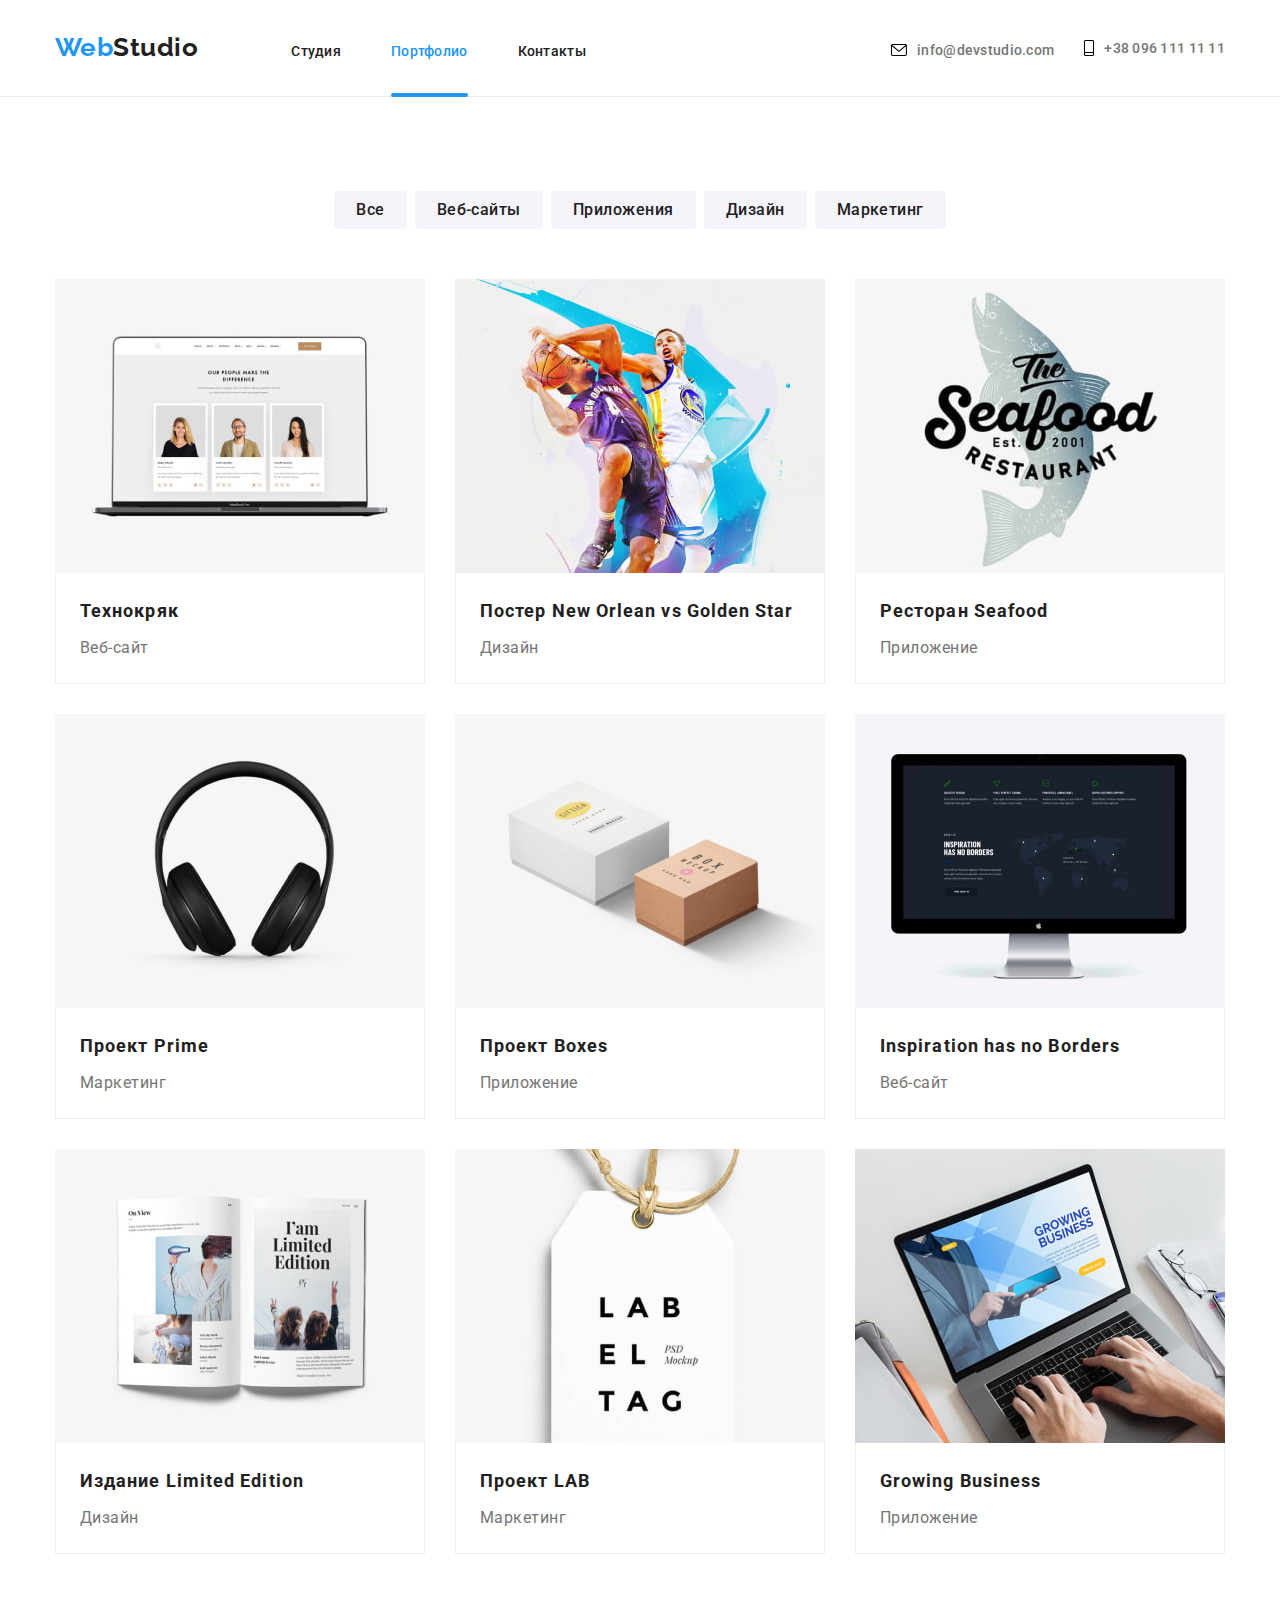
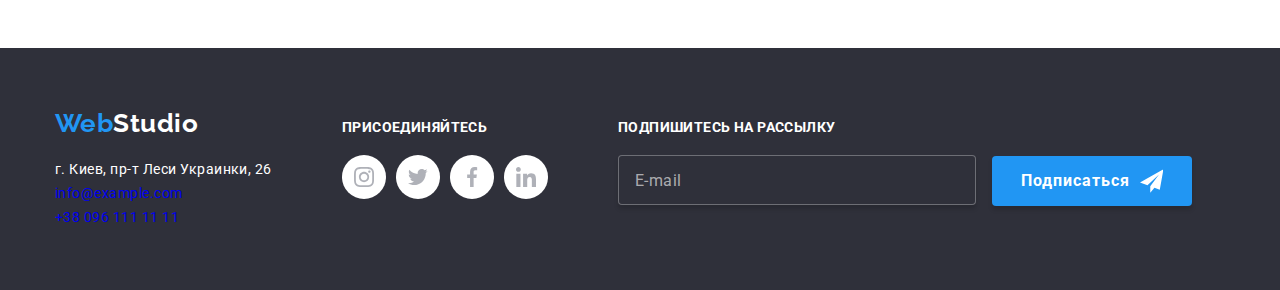
==== commit 8755d04d: "Вносит изменения" ====
--- a/portfolio.html
+++ b/portfolio.html
@@ -270,28 +270,28 @@
                     <h2 class="join-title">Присоединяйтесь</h2>
 
                 <ul class="social-list join">
-                    <li>
+                    <li class="social-list__item">
                         <a href="#" class="social-list__link" aria-label="Instagram">
                             <svg class="social-list__icon">
                                 <use href="./images/icons.svg#icon-instagram"></use>
                             </svg>
                         </a>
                     </li>
-                    <li>
+                    <li class="social-list__item">
                         <a href="#" class="social-list__link" aria-label="Twitter">
                             <svg class="social-list__icon">
                                 <use href="./images/icons.svg#icon-twitter"></use>
                             </svg>
                         </a>
                     </li>
-                    <li>
+                    <li class="social-list__item">
                         <a href="#" class="social-list__link" aria-label="Facebook">
                             <svg class="social-list__icon">
                                 <use href="./images/icons.svg#icon-facebook"></use>
                             </svg>
                         </a>
                     </li>
-                    <li>
+                    <li class="social-list__item">
                         <a href="#" class="social-list__link" aria-label="LinkedIn">
                             <svg class="social-list__icon">
                                 <use href="./images/icons.svg#icon-linkedin"></use>
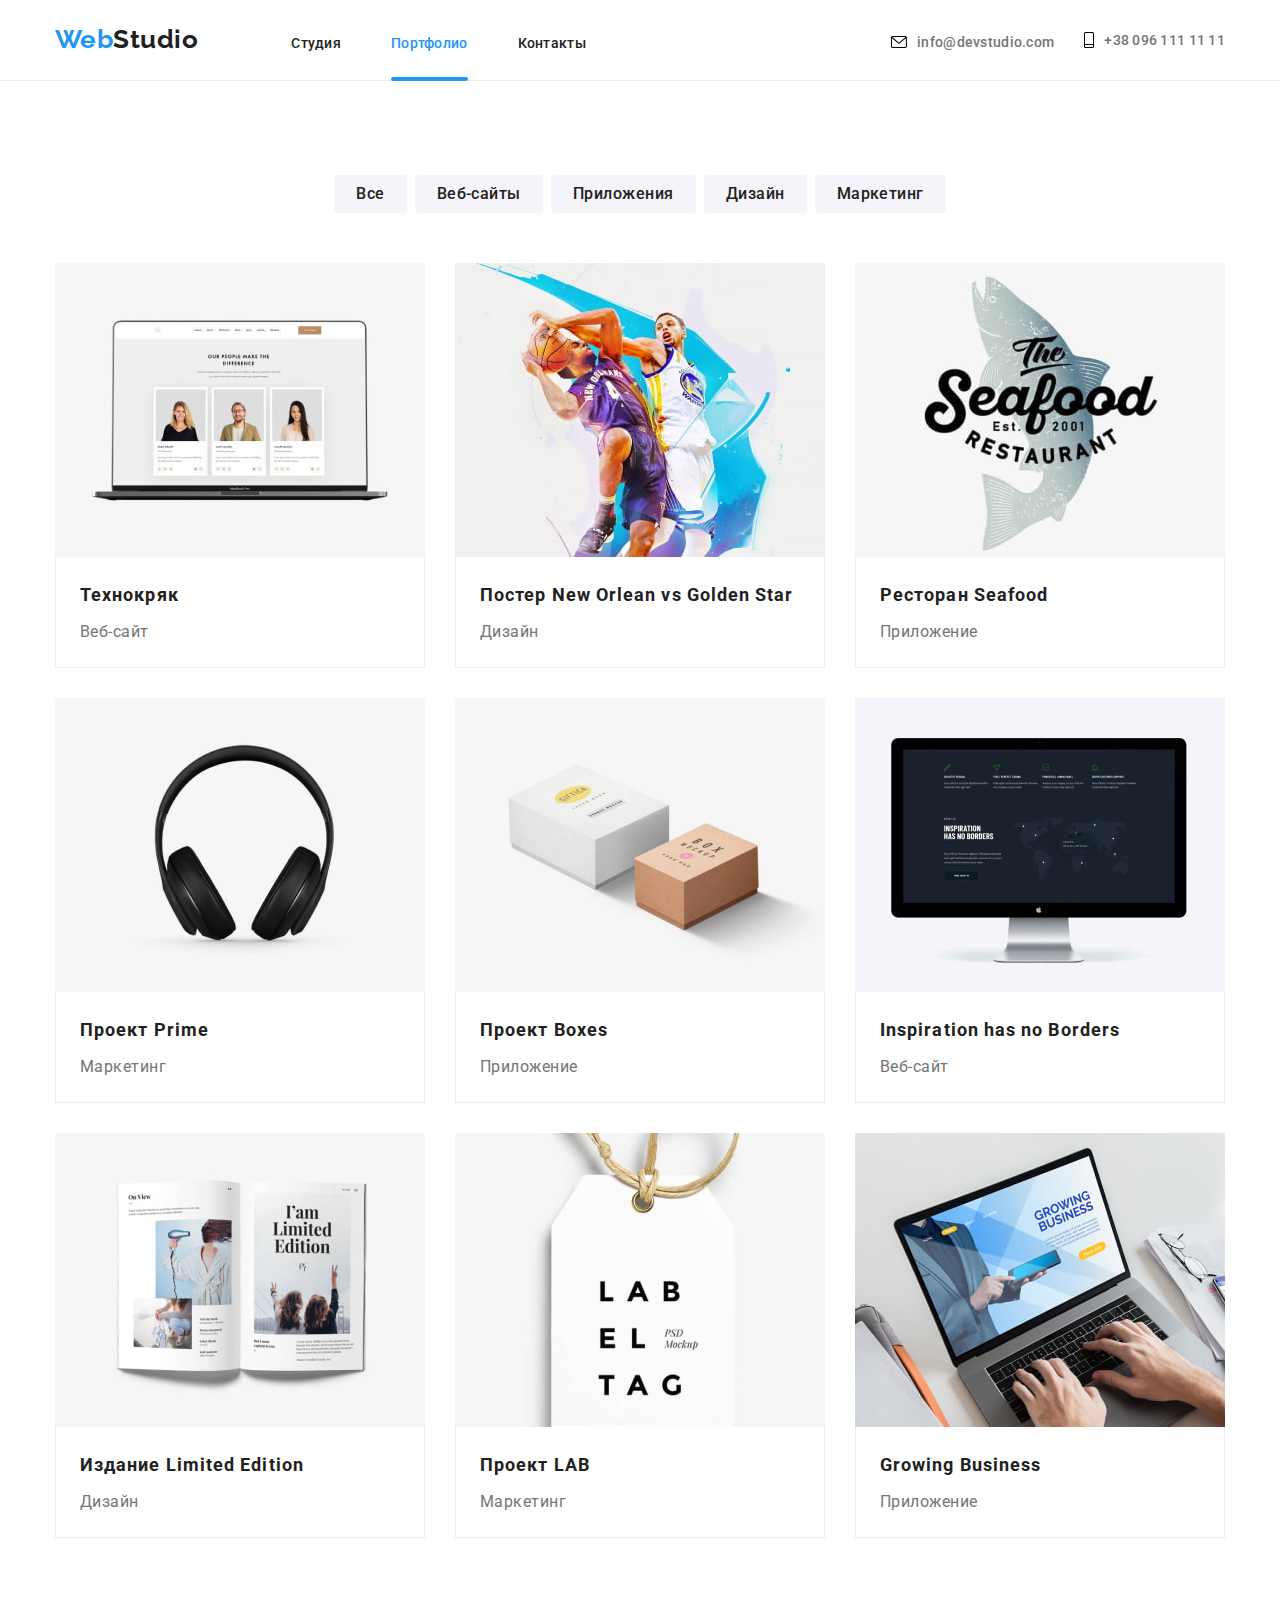
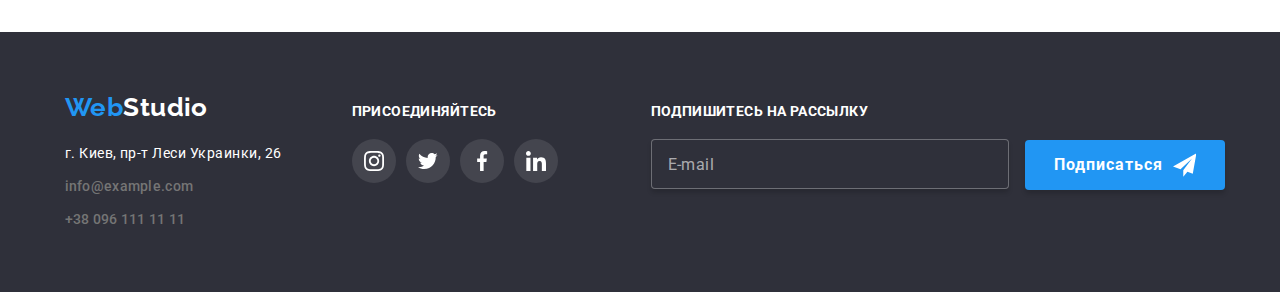
==== commit 0d4bf1ec: "Вносит изменения" ====
--- a/portfolio.html
+++ b/portfolio.html
@@ -247,71 +247,69 @@
 
     <!--footer-->
     <footer class="footer">
-        <div class="container">
-
-            <ul class="footer-list">
-                <li>
-                    <a href="./index.html" class="logo" lang="en">Web<span class="logo--color-white">Studio</span></a>
+        <div class="container footer__container">
+
+            <div class="footer__address">
+                <a href="./index.html" class="logo footer__logo" lang="en">Web<span class="logo--color-white">Studio</span></a>
     
                     <address class="address">
-                        <ul>
-                            <li>г. Киев, пр-т Леси Украинки, 26</li>
-                            <li>
-                                <a href="mailto:info@example.com" class="contact-link">info@example.com</a>
+                        <ul class="address__list">
+                            <li class="address__item">г. Киев, пр-т Леси Украинки, 26</li>
+                            <li class="address__item">
+                                <a href="mailto:info@example.com" class="contacts__link address__contact">info@example.com</a>
                             </li>
-                            <li>
-                                <a href="tel:+380961111111" class="contact-link">+38 096 111 11 11</a>
+                            <li class="address__item">
+                                <a href="tel:+380961111111" class="contacts__link address__contact">+38 096 111 11 11</a>
                             </li>
                         </ul>
                     </address>
-                </li>
+            </div>
             
-                <li>
-                    <h2 class="join-title">Присоединяйтесь</h2>
-
-                <ul class="social-list join">
+            <div class="join">
+                    <h2 class="join__title">Присоединяйтесь</h2>
+
+                <ul class="social-list join__social-list">
                     <li class="social-list__item">
-                        <a href="#" class="social-list__link" aria-label="Instagram">
-                            <svg class="social-list__icon">
+                        <a href="#" class="social-list__link join__social-link" aria-label="Instagram">
+                            <svg class="social-list__icon join__icon">
                                 <use href="./images/icons.svg#icon-instagram"></use>
                             </svg>
                         </a>
                     </li>
                     <li class="social-list__item">
-                        <a href="#" class="social-list__link" aria-label="Twitter">
-                            <svg class="social-list__icon">
+                        <a href="#" class="social-list__link join__social-link" aria-label="Twitter">
+                            <svg class="social-list__icon join__icon">
                                 <use href="./images/icons.svg#icon-twitter"></use>
                             </svg>
                         </a>
                     </li>
                     <li class="social-list__item">
-                        <a href="#" class="social-list__link" aria-label="Facebook">
-                            <svg class="social-list__icon">
+                        <a href="#" class="social-list__link join__social-link" aria-label="Facebook">
+                            <svg class="social-list__icon join__icon">
                                 <use href="./images/icons.svg#icon-facebook"></use>
                             </svg>
                         </a>
                     </li>
                     <li class="social-list__item">
-                        <a href="#" class="social-list__link" aria-label="LinkedIn">
-                            <svg class="social-list__icon">
+                        <a href="#" class="social-list__link join__social-link" aria-label="LinkedIn">
+                            <svg class="social-list__icon join__icon">
                                 <use href="./images/icons.svg#icon-linkedin"></use>
                             </svg>
                         </a>
                     </li>
                 </ul>
-                </li>
-
-                <li>
-                    <h2 class="subscribe-title">Подпишитесь на рассылку</h2>
-                    <form action="subscribe-form">
-                        <input type="email" placeholder="E-mail" class="subscribe-input">
-                        <button type="submit" class="subscribe-button">Подписаться<svg class="subscribe-icon">
+            </div>
+
+            <div class="subscribe">
+                    <h2 class="subscribe__title">Подпишитесь на рассылку</h2>
+                    <form action="subscribe__form">
+                        <input type="email" placeholder="E-mail" class="subscribe__input">
+                        <button type="submit" class="subscribe__button">Подписаться<svg class="subscribe__icon">
                             <use href="./images/icons.svg#icon-send"></use>
                         </svg>
                         </button>
                     </form>
-                </li>
-            </ul>
+            </div>
         </div>
     </footer>
 
--- a/css/main.min.css
+++ b/css/main.min.css
@@ -1,2 +1,2 @@
-:root{--main-text-color: #757575;--title-text-color: #212121;--accent-color: #2196F3;--background-accent-color: #2F303A;--background-main-color:  #FFFFFF;--background-secondary-color: #F5F4FA;--card-set-gap: 30px;--icon-color: #AFB1B8}/*! modern-normalize v0.6.0 | MIT License | https://github.com/sindresorhus/modern-normalize */*,*::before,*::after{-webkit-box-sizing:border-box;box-sizing:border-box}:root{-moz-tab-size:4;-o-tab-size:4;tab-size:4}html{line-height:1.15;-webkit-text-size-adjust:100%}body{margin:0}body{font-family:system-ui,-apple-system,"Segoe UI",Roboto,Helvetica,Arial,sans-serif,"Apple Color Emoji","Segoe UI Emoji"}hr{height:0}abbr[title]{-webkit-text-decoration:underline dotted;text-decoration:underline dotted}b,strong{font-weight:bolder}code,kbd,samp,pre{font-family:SFMono-Regular, Consolas, "Liberation Mono", Menlo, monospace;font-size:1em}small{font-size:80%}sub,sup{font-size:75%;line-height:0;position:relative;vertical-align:baseline}sub{bottom:-0.25em}sup{top:-0.5em}button,input,optgroup,select,textarea{font-family:inherit;font-size:100%;line-height:1.15;margin:0}button,select{text-transform:none}button,[type="button"],[type="reset"],[type="submit"]{-webkit-appearance:button}button::-moz-focus-inner,[type="button"]::-moz-focus-inner,[type="reset"]::-moz-focus-inner,[type="submit"]::-moz-focus-inner{border-style:none;padding:0}button:-moz-focusring,[type="button"]:-moz-focusring,[type="reset"]:-moz-focusring,[type="submit"]:-moz-focusring{outline:1px dotted ButtonText}fieldset{padding:0.35em 0.75em 0.625em}legend{padding:0}progress{vertical-align:baseline}[type="number"]::-webkit-inner-spin-button,[type="number"]::-webkit-outer-spin-button{height:auto}[type="search"]{-webkit-appearance:textfield;outline-offset:-2px}[type="search"]::-webkit-search-decoration{-webkit-appearance:none}::-webkit-file-upload-button{-webkit-appearance:button;font:inherit}summary{display:list-item}*,*::before,*::after{padding:0;margin:0;-webkit-box-sizing:border-box;box-sizing:border-box}h1,h2,h3,h4,h5,h6,p{margin:0}img{display:block;max-width:100%;height:auto}a{text-decoration:none}ul li{list-style:none}button{border:none}body{font-family:'Roboto', sans-serif;color:var(--main-text-color);background-color:var(--background-main-color);letter-spacing:0.03em}.section{padding:94px 0}.container{width:1200px;padding:0 15px;margin:0 auto}.section__title{color:var(--title-text-color);font-size:36px;font-weight:bold;line-height:1.16;display:-webkit-box;display:-webkit-flex;display:-ms-flexbox;display:flex;-webkit-box-pack:center;-webkit-justify-content:center;-ms-flex-pack:center;justify-content:center;margin-bottom:50px}.hidden-elem{width:1px;height:1px;overflow:hidden;opacity:0;margin-top:-1px}nav,.site-nav,.contacts,header .container{background-color:var(--background-main-color);display:-webkit-box;display:-webkit-flex;display:-ms-flexbox;display:flex;-webkit-box-pack:justify;-webkit-justify-content:space-between;-ms-flex-pack:justify;justify-content:space-between;-webkit-box-align:baseline;-webkit-align-items:baseline;-ms-flex-align:baseline;align-items:baseline}.header{border-bottom:1px solid #ECECEC;padding:32px 0}.logo{display:-webkit-box;display:-webkit-flex;display:-ms-flexbox;display:flex;-webkit-box-align:center;-webkit-align-items:center;-ms-flex-align:center;align-items:center;font-family:Raleway;font-weight:bold;font-size:26px;line-height:1.19;color:var(--accent-color)}.logo--color-black{color:var(--title-text-color)}.logo--color-white{color:var(--background-main-color)}.header-logo{margin-right:93px}.site-nav__item{margin-right:50px}.site-nav__link{color:var(--title-text-color);font-size:14px;font-weight:500;line-height:1.14;letter-spacing:0.02em;display:inline-block;-webkit-transition-property:color;-o-transition-property:color;transition-property:color;-webkit-transition-duration:250ms;-o-transition-duration:250ms;transition-duration:250ms;-webkit-transition-timing-function:cubic-bezier(0.4, 0, 0.2, 1);-o-transition-timing-function:cubic-bezier(0.4, 0, 0.2, 1);transition-timing-function:cubic-bezier(0.4, 0, 0.2, 1)}.site-nav__link:hover,.site-nav__link:focus{color:var(--accent-color)}.site-nav__link--current{color:var(--accent-color)}.site-nav__link--current::after{content:"";display:block;width:100%;height:4px;-webkit-border-radius:2px;border-radius:2px;background-color:var(--accent-color);position:relative;top:33px;bottom:auto}.contacts{margin-left:auto}.contacts__item:not(:last-child){margin-right:30px}.contacts__link{color:var(--main-text-color);font-size:14px;font-weight:500;letter-spacing:0.02em;display:-webkit-inline-box;display:-webkit-inline-flex;display:-ms-inline-flexbox;display:inline-flex;-webkit-box-align:center;-webkit-align-items:center;-ms-flex-align:center;align-items:center;-webkit-transition-property:color;-o-transition-property:color;transition-property:color;-webkit-transition-duration:250ms;-o-transition-duration:250ms;transition-duration:250ms;-webkit-transition-timing-function:cubic-bezier(0.4, 0, 0.2, 1);-o-transition-timing-function:cubic-bezier(0.4, 0, 0.2, 1);transition-timing-function:cubic-bezier(0.4, 0, 0.2, 1)}.contacts__link:hover,.contacts__link:focus{color:var(--accent-color);fill:var(--accent-color)}.contacts__icon{margin-right:10px}.hero{max-width:1600px;height:600px;margin-left:auto;margin-right:auto;background-image:-webkit-gradient(linear, left top, right top, from(rgba(33,38,94,0.5)), to(rgba(47,48,58,0.3))),url("../images/overlay-img.jpg");background-image:-webkit-linear-gradient(left, rgba(33,38,94,0.5), rgba(47,48,58,0.3)),url("../images/overlay-img.jpg");background-image:-o-linear-gradient(left, rgba(33,38,94,0.5), rgba(47,48,58,0.3)),url("../images/overlay-img.jpg");background-image:linear-gradient(to right, rgba(33,38,94,0.5), rgba(47,48,58,0.3)),url("../images/overlay-img.jpg");background-repeat:no-repeat;background-position:center;-webkit-background-size:cover;background-size:cover;background-color:var(--background-accent-color);display:-webkit-box;display:-webkit-flex;display:-ms-flexbox;display:flex;text-align:center;padding:200px 0}.hero__title{color:var(--background-main-color);font-style:normal;font-size:44px;font-weight:900;line-height:1.36;letter-spacing:0.06em;text-transform:uppercase;text-align:center;margin-bottom:30px}.submit{cursor:pointer;font-family:inherit;background-color:var(--accent-color);font-weight:bold;font-size:16px;line-height:1.87;letter-spacing:0.06em;color:var(--background-main-color);-webkit-box-shadow:0px 4px 4px rgba(0,0,0,0.15);box-shadow:0px 4px 4px rgba(0,0,0,0.15);-webkit-border-radius:4px;border-radius:4px;padding:10px 32px;-webkit-transition-property:background-color;-o-transition-property:background-color;transition-property:background-color;-webkit-transition-duration:250ms;-o-transition-duration:250ms;transition-duration:250ms;-webkit-transition-timing-function:cubic-bezier(0.4, 0, 0.2, 1);-o-transition-timing-function:cubic-bezier(0.4, 0, 0.2, 1);transition-timing-function:cubic-bezier(0.4, 0, 0.2, 1)}.submit:hover,.submit:focus{background-color:#188CE8}.section-features{padding-bottom:0}.features{display:-webkit-box;display:-webkit-flex;display:-ms-flexbox;display:flex;-webkit-box-pack:justify;-webkit-justify-content:space-between;-ms-flex-pack:justify;justify-content:space-between;margin-bottom:0}.features__item:not(:last-child){margin-right:30px}.features__icon{width:270px;height:120px;background:var(--background-secondary-color);padding:25px 0;-webkit-border-radius:4px;border-radius:4px;margin-bottom:30px}.features__title{color:var(--title-text-color);font-weight:bold;font-size:14px;line-height:1.14;text-transform:uppercase;margin-bottom:10px}.features__desc{color:var(--main-text-color);font-size:14px;line-height:1.71}.works{display:-webkit-box;display:-webkit-flex;display:-ms-flexbox;display:flex;-webkit-box-pack:justify;-webkit-justify-content:space-between;-ms-flex-pack:justify;justify-content:space-between}.works__item{position:relative}.works__label{position:absolute;bottom:0;width:370px;height:70px;background:rgba(47,48,58,0.8);display:-webkit-box;display:-webkit-flex;display:-ms-flexbox;display:flex;-webkit-box-pack:center;-webkit-justify-content:center;-ms-flex-pack:center;justify-content:center;-webkit-box-align:center;-webkit-align-items:center;-ms-flex-align:center;align-items:center}.works__description{color:var(--background-main-color);font-weight:bold;font-size:14px;line-height:1.14;letter-spacing:0.03em;text-transform:uppercase;text-align:center}.section-team{background-color:var(--background-secondary-color)}.team{display:-webkit-box;display:-webkit-flex;display:-ms-flexbox;display:flex;-webkit-box-pack:justify;-webkit-justify-content:space-between;-ms-flex-pack:justify;justify-content:space-between;-webkit-box-align:center;-webkit-align-items:center;-ms-flex-align:center;align-items:center}.team__card{background-color:var(--background-main-color);-webkit-box-shadow:0px 1px 3px rgba(0,0,0,0.12),0px 1px 1px rgba(0,0,0,0.14),0px 2px 1px rgba(0,0,0,0.2);box-shadow:0px 1px 3px rgba(0,0,0,0.12),0px 1px 1px rgba(0,0,0,0.14),0px 2px 1px rgba(0,0,0,0.2);-webkit-border-radius:0px 0px 4px 4px;border-radius:0px 0px 4px 4px}.team__label{padding:var(--card-set-gap) 0;text-align:center}.team__name{font-weight:500;font-size:16px;line-height:1.19;color:var(--title-text-color);margin-bottom:10px}.team__position{font-size:16px;line-height:1.19;color:var(--main-text-color)}.social-list{display:-webkit-box;display:-webkit-flex;display:-ms-flexbox;display:flex;-webkit-box-pack:center;-webkit-justify-content:center;-ms-flex-pack:center;justify-content:center;margin-top:16px}.social-list__item:not(:last-child){margin-right:10px}.social-list__link{display:block;width:44px;height:44px;-webkit-border-radius:50%;border-radius:50%;background-color:var(--background-main-color);-webkit-transition-property:background-color, fill;-o-transition-property:background-color, fill;transition-property:background-color, fill;-webkit-transition-duration:250ms;-o-transition-duration:250ms;transition-duration:250ms;-webkit-transition-timing-function:cubic-bezier(0.4, 0, 0.2, 1);-o-transition-timing-function:cubic-bezier(0.4, 0, 0.2, 1);transition-timing-function:cubic-bezier(0.4, 0, 0.2, 1);display:-webkit-box;display:-webkit-flex;display:-ms-flexbox;display:flex;-webkit-box-align:center;-webkit-align-items:center;-ms-flex-align:center;align-items:center;-webkit-box-pack:center;-webkit-justify-content:center;-ms-flex-pack:center;justify-content:center}.social-list__link:hover,.social-list__link:focus{background-color:var(--accent-color)}.social-list__icon{width:20px;height:20px;fill:var(--icon-color)}.social-list__link:hover .social-list__icon,.social-list__link:focus .social-list__icon{fill:var(--background-main-color)}.clients{display:-webkit-box;display:-webkit-flex;display:-ms-flexbox;display:flex;-webkit-justify-content:space-around;-ms-flex-pack:distribute;justify-content:space-around}.clients__item{display:block;width:170px;height:92px}.clients__link{display:-webkit-box;display:-webkit-flex;display:-ms-flexbox;display:flex;-webkit-box-align:center;-webkit-align-items:center;-ms-flex-align:center;align-items:center;-webkit-box-pack:center;-webkit-justify-content:center;-ms-flex-pack:center;justify-content:center;padding:16px 32px;border:1px solid var(--icon-color);-webkit-box-sizing:border-box;box-sizing:border-box;-webkit-border-radius:4px;border-radius:4px;-webkit-transition-property:border;-o-transition-property:border;transition-property:border;-webkit-transition-duration:250ms;-o-transition-duration:250ms;transition-duration:250ms;-webkit-transition-timing-function:cubic-bezier(0.4, 0, 0.2, 1);-o-transition-timing-function:cubic-bezier(0.4, 0, 0.2, 1);transition-timing-function:cubic-bezier(0.4, 0, 0.2, 1)}.clients__link:hover,.clients__link:focus{border:1px solid var(--accent-color)}.clients__icon{width:106px;height:60px;fill:var(--icon-color);-webkit-transition-property:fill;-o-transition-property:fill;transition-property:fill;-webkit-transition-duration:250ms;-o-transition-duration:250ms;transition-duration:250ms;-webkit-transition-timing-function:cubic-bezier(0.4, 0, 0.2, 1);-o-transition-timing-function:cubic-bezier(0.4, 0, 0.2, 1);transition-timing-function:cubic-bezier(0.4, 0, 0.2, 1)}.clients__link:hover .clients__icon,.clients__link:focus .clients__icon{fill:var(--accent-color)}.footer{background-color:var(--background-accent-color);padding:60px 0}.footer-list{display:-webkit-box;display:-webkit-flex;display:-ms-flexbox;display:flex;-webkit-box-pack:start;-webkit-justify-content:flex-start;-ms-flex-pack:start;justify-content:flex-start;-webkit-box-align:baseline;-webkit-align-items:baseline;-ms-flex-align:baseline;align-items:baseline}.footer-list>li:not(:first-child){margin-left:70px}.address{font-style:normal;font-weight:normal;font-size:14px;line-height:1.71;color:var(--background-main-color);margin-top:20px}.join-title,.subscribe-title{color:var(--background-main-color);font-weight:bold;font-size:14px;line-height:1.14;letter-spacing:0.03em;text-transform:uppercase;margin-bottom:20px}.join .social-link{background-color:rgba(255,255,255,0.1);-webkit-transition-property:background-color;-o-transition-property:background-color;transition-property:background-color;-webkit-transition-duration:250ms;-o-transition-duration:250ms;transition-duration:250ms;-webkit-transition-timing-function:cubic-bezier(0.4, 0, 0.2, 1);-o-transition-timing-function:cubic-bezier(0.4, 0, 0.2, 1);transition-timing-function:cubic-bezier(0.4, 0, 0.2, 1)}.join .social-link .icon{fill:var(--background-main-color)}.join .social-link:hover,.join .social-link:focus{background-color:var(--accent-color)}.subscribe-form{display:-webkit-box;display:-webkit-flex;display:-ms-flexbox;display:flex;-webkit-box-orient:vertical;-webkit-box-direction:normal;-webkit-flex-direction:column;-ms-flex-direction:column;flex-direction:column}.subscribe-input{width:358px;height:50px;background-color:var(--background-accent-color);border:1px solid rgba(255,255,255,0.3);-webkit-box-sizing:border-box;box-sizing:border-box;-webkit-box-shadow:0px 4px 4px rgba(0,0,0,0.15);box-shadow:0px 4px 4px rgba(0,0,0,0.15);-webkit-border-radius:4px;border-radius:4px;padding:15px 16px;color:var(--background-main-color)}.subscribe-input::-webkit-input-placeholder{font-style:normal;font-weight:normal;font-size:16px;line-height:1.25;display:-webkit-box;display:-webkit-flex;display:flex;-webkit-box-align:center;-webkit-align-items:center;align-items:center;letter-spacing:0.03em;color:rgba(255,255,255,0.6)}.subscribe-input:-ms-input-placeholder{font-style:normal;font-weight:normal;font-size:16px;line-height:1.25;display:-ms-flexbox;display:flex;-ms-flex-align:center;align-items:center;letter-spacing:0.03em;color:rgba(255,255,255,0.6)}.subscribe-input::-ms-input-placeholder{font-style:normal;font-weight:normal;font-size:16px;line-height:1.25;display:-ms-flexbox;display:flex;-ms-flex-align:center;align-items:center;letter-spacing:0.03em;color:rgba(255,255,255,0.6)}.subscribe-input::placeholder{font-style:normal;font-weight:normal;font-size:16px;line-height:1.25;display:-webkit-box;display:-webkit-flex;display:-ms-flexbox;display:flex;-webkit-box-align:center;-webkit-align-items:center;-ms-flex-align:center;align-items:center;letter-spacing:0.03em;color:rgba(255,255,255,0.6)}.subscribe-button{display:-webkit-inline-box;display:-webkit-inline-flex;display:-ms-inline-flexbox;display:inline-flex;-webkit-box-pack:center;-webkit-justify-content:center;-ms-flex-pack:center;justify-content:center;-webkit-box-align:center;-webkit-align-items:center;-ms-flex-align:center;align-items:center;width:200px;height:50px;cursor:pointer;font-family:inherit;background-color:var(--accent-color);-webkit-box-shadow:0px 4px 4px rgba(0,0,0,0.15);box-shadow:0px 4px 4px rgba(0,0,0,0.15);-webkit-border-radius:4px;border-radius:4px;padding:10px 29px;font-weight:bold;font-size:16px;line-height:1.87;letter-spacing:0.06em;color:var(--background-main-color);margin-left:12px;-webkit-transition-property:background-color;-o-transition-property:background-color;transition-property:background-color;-webkit-transition-duration:250ms;-o-transition-duration:250ms;transition-duration:250ms;-webkit-transition-timing-function:cubic-bezier(0.4, 0, 0.2, 1);-o-transition-timing-function:cubic-bezier(0.4, 0, 0.2, 1);transition-timing-function:cubic-bezier(0.4, 0, 0.2, 1)}.subscribe-button:hover,.subscribe-button:focus{background-color:#188CE8}.subscribe-icon{width:24px;height:24px;fill:var(--background-main-color);margin-left:10px}.filter{display:-webkit-box;display:-webkit-flex;display:-ms-flexbox;display:flex;-webkit-box-pack:center;-webkit-justify-content:center;-ms-flex-pack:center;justify-content:center;margin-bottom:50px}.filter__button{cursor:pointer;font-family:inherit;font-weight:500;font-size:16px;line-height:1.62;letter-spacing:0.03em;color:var(--title-text-color);background-color:var(--background-secondary-color);-webkit-border-radius:4px;border-radius:4px;padding:6px 22px;-webkit-transition-property:color, background-color, -webkit-box-shadow;transition-property:color, background-color, -webkit-box-shadow;-o-transition-property:color, background-color, box-shadow;transition-property:color, background-color, box-shadow;transition-property:color, background-color, box-shadow, -webkit-box-shadow;-webkit-transition-duration:250ms;-o-transition-duration:250ms;transition-duration:250ms;-webkit-transition-timing-function:cubic-bezier(0.4, 0, 0.2, 1);-o-transition-timing-function:cubic-bezier(0.4, 0, 0.2, 1);transition-timing-function:cubic-bezier(0.4, 0, 0.2, 1)}.filter__button:hover,.filter__button:focus{color:var(--background-main-color);background-color:var(--accent-color);-webkit-box-shadow:0px 3px 1px rgba(0,0,0,0.1),0px 1px 2px rgba(0,0,0,0.08),0px 2px 2px rgba(0,0,0,0.12);box-shadow:0px 3px 1px rgba(0,0,0,0.1),0px 1px 2px rgba(0,0,0,0.08),0px 2px 2px rgba(0,0,0,0.12)}.filter__item:not(:last-child){margin-right:8px}.portfolio{display:-webkit-box;display:-webkit-flex;display:-ms-flexbox;display:flex;-webkit-flex-wrap:wrap;-ms-flex-wrap:wrap;flex-wrap:wrap;margin-left:-webkit-calc(-1 * var(--card-set-gap));margin-left:calc(-1 * var(--card-set-gap));margin-top:-webkit-calc(-1 * var(--card-set-gap));margin-top:calc(-1 * var(--card-set-gap))}.portfolio__item{background-color:var(--background-main-color);-webkit-flex-basis:-webkit-calc(100% / 3 - var(--card-set-gap));-ms-flex-preferred-size:calc(100% / 3 - var(--card-set-gap));flex-basis:calc(100% / 3 - var(--card-set-gap));margin-left:var(--card-set-gap);margin-top:var(--card-set-gap)}.portfolio__link{-webkit-transition-property:-webkit-box-shadow;transition-property:-webkit-box-shadow;-o-transition-property:box-shadow;transition-property:box-shadow;transition-property:box-shadow, -webkit-box-shadow;-webkit-transition-duration:250ms;-o-transition-duration:250ms;transition-duration:250ms;-webkit-transition-timing-function:cubic-bezier(0.4, 0, 0.2, 1);-o-transition-timing-function:cubic-bezier(0.4, 0, 0.2, 1);transition-timing-function:cubic-bezier(0.4, 0, 0.2, 1)}.portfolio__link:hover,.portfolio__link:focus{-webkit-box-shadow:0px 1px 1px rgba(0,0,0,0.12),0px 4px 4px rgba(0,0,0,0.06),1px 4px 6px rgba(0,0,0,0.16);box-shadow:0px 1px 1px rgba(0,0,0,0.12),0px 4px 4px rgba(0,0,0,0.06),1px 4px 6px rgba(0,0,0,0.16)}.product__thumb{position:relative;overflow:hidden}.product__overlay{position:absolute;top:0;left:0;width:100%;height:100%;background-color:rgba(33,150,243,0.9);-webkit-transform:translatey(100%);-ms-transform:translatey(100%);transform:translatey(100%);-webkit-transition:-webkit-transform 250ms ease;transition:-webkit-transform 250ms ease;-o-transition:transform 250ms ease;transition:transform 250ms ease;transition:transform 250ms ease, -webkit-transform 250ms ease}.portfolio__link:hover .product__overlay,.portfolio__link:focus .product__overlay{-webkit-transform:translatey(0);-ms-transform:translatey(0);transform:translatey(0)}.product__text{padding:63px 24px;margin:0;font-size:18px;line-height:1.55;letter-spacing:0.03em;color:var(--background-main-color)}.product__label{padding:20px 24px;border:1px solid #EEEEEE;border-top:transparent;-webkit-box-sizing:border-box;box-sizing:border-box}.product__title{font-weight:bold;font-size:18px;font-size:18px;line-height:2;letter-spacing:0.06em;color:var(--title-text-color);margin-bottom:4px}.product__desc{font-size:16px;line-height:1.87;color:var(--main-text-color)}.backdrop{position:fixed;top:0;left:0;width:100%;height:100%;background-color:rgba(0,0,0,0.2);opacity:1;-webkit-transition:opacity 250ms cubic-bezier(0.4, 0, 0.2, 1);-o-transition:opacity 250ms cubic-bezier(0.4, 0, 0.2, 1);transition:opacity 250ms cubic-bezier(0.4, 0, 0.2, 1)}.backdrop.is-hidden{opacity:0;pointer-events:none}.backdrop.is-hidden .modal{-webkit-transform:translate(-50%, -50%) scale(1.1);-ms-transform:translate(-50%, -50%) scale(1.1);transform:translate(-50%, -50%) scale(1.1)}.modal{position:absolute;top:50%;left:50%;-webkit-transform:translate(-50%, -50%);-ms-transform:translate(-50%, -50%);transform:translate(-50%, -50%);width:528px;height:581px;-webkit-transform:translate(-50%, -50%) scale(1);-ms-transform:translate(-50%, -50%) scale(1);transform:translate(-50%, -50%) scale(1);-webkit-transition:-webkit-transform 250ms cubic-bezier(0.4, 0, 0.2, 1);transition:-webkit-transform 250ms cubic-bezier(0.4, 0, 0.2, 1);-o-transition:transform 250ms cubic-bezier(0.4, 0, 0.2, 1);transition:transform 250ms cubic-bezier(0.4, 0, 0.2, 1);transition:transform 250ms cubic-bezier(0.4, 0, 0.2, 1), -webkit-transform 250ms cubic-bezier(0.4, 0, 0.2, 1);background-color:var(--background-main-color);-webkit-box-shadow:0px 1px 3px rgba(0,0,0,0.12),0px 1px 1px rgba(0,0,0,0.14),0px 2px 1px rgba(0,0,0,0.2);box-shadow:0px 1px 3px rgba(0,0,0,0.12),0px 1px 1px rgba(0,0,0,0.14),0px 2px 1px rgba(0,0,0,0.2);-webkit-border-radius:4px;border-radius:4px;padding:40px}.close{position:absolute;top:8px;right:8px;display:block;width:30px;height:30px;-webkit-border-radius:50%;border-radius:50%;background-color:var(--background-main-color);border:1px solid rgba(0,0,0,0.1);cursor:pointer}.close-icon{width:11px;height:11px;fill:#000000}.close:hover .close-icon,.close:focus .close-icon{fill:var(--accent-color)}.form{display:-webkit-box;display:-webkit-flex;display:-ms-flexbox;display:flex;-webkit-box-orient:vertical;-webkit-box-direction:normal;-webkit-flex-direction:column;-ms-flex-direction:column;flex-direction:column}.form-title{font-weight:bold;font-size:20px;line-height:1.15;letter-spacing:0.03em;color:var(--title-text-color);text-align:center;margin-bottom:12px}.form-field{position:relative;margin-bottom:10px;height:100%}.form-label{font-style:normal;font-weight:normal;font-size:12px;line-height:1.16;letter-spacing:0.01em;color:var(--main-text-color);margin-bottom:4px}.form-input,.form-textarea{width:100%;border:1px solid rgba(33,33,33,0.2);-webkit-box-sizing:border-box;box-sizing:border-box;-webkit-border-radius:4px;border-radius:4px}.form-input:focus,.form-textarea:focus{outline-color:var(--accent-color);border:1px solid #2196F3}.form-input{display:-webkit-box;display:-webkit-flex;display:-ms-flexbox;display:flex;-webkit-box-align:center;-webkit-align-items:center;-ms-flex-align:center;align-items:center;height:40px;padding:14px;padding-left:42px}.form-icon{position:absolute;top:50%;-webkit-transform:translateY(25%);-ms-transform:translateY(25%);transform:translateY(25%);left:12px;fill:var(--title-text-color);-webkit-transition:fill 250ms cubic-bezier(0.4, 0, 0.2, 1);-o-transition:fill 250ms cubic-bezier(0.4, 0, 0.2, 1);transition:fill 250ms cubic-bezier(0.4, 0, 0.2, 1)}.form-input:focus+.form-icon,.form-textarea:focus+.form-icon{fill:var(--accent-color)}.form-textarea{height:120px;resize:none;padding:12px 16px}.form-textarea::-webkit-input-placeholder{font-style:normal;font-weight:normal;font-size:12px;line-height:1.16;letter-spacing:0.01em;color:rgba(117,117,117,0.5)}.form-textarea:-ms-input-placeholder{font-style:normal;font-weight:normal;font-size:12px;line-height:1.16;letter-spacing:0.01em;color:rgba(117,117,117,0.5)}.form-textarea::-ms-input-placeholder{font-style:normal;font-weight:normal;font-size:12px;line-height:1.16;letter-spacing:0.01em;color:rgba(117,117,117,0.5)}.form-textarea::placeholder{font-style:normal;font-weight:normal;font-size:12px;line-height:1.16;letter-spacing:0.01em;color:rgba(117,117,117,0.5)}.form-field.comment{margin-bottom:20px}.form-checkbox{position:relative;display:-webkit-inline-box;display:-webkit-inline-flex;display:-ms-inline-flexbox;display:inline-flex;-webkit-box-pack:center;-webkit-justify-content:center;-ms-flex-pack:center;justify-content:center;-webkit-box-align:center;-webkit-align-items:center;-ms-flex-align:center;align-items:center;margin-bottom:30px;width:100%}.checkbox-terms{font-style:normal;font-weight:normal;font-size:14px;line-height:1.71;letter-spacing:0.03em;color:var(--main-text-color)}.checkbox-terms .terms-link{color:var(--accent-color);-webkit-text-decoration:underline solid;text-decoration:underline solid}.checkbox{position:absolute;top:3px;left:12px;width:16px;height:15px;-moz-appearance:none;-webkit-appearance:none;appearance:none}.checkbox-terms::before{content:"";display:-webkit-inline-box;display:-webkit-inline-flex;display:-ms-inline-flexbox;display:inline-flex;text-align:center;width:16px;height:15px;border:2px solid var(--title-text-color);-webkit-border-radius:2px;border-radius:2px;margin-right:7px}.checkbox-icon{position:absolute;top:3px;left:12px;opacity:0;pointer-events:none;background-color:var(--accent-color);fill:var(--background-main-color);border:2px solid #2196F3;-webkit-border-radius:2px;border-radius:2px}.checkbox:focus{outline-color:var(--accent-color);border:2px solid #2196F3;-webkit-border-radius:2px;border-radius:2px}.checkbox:checked+.checkbox-icon{opacity:1;-webkit-transition:opacity 250ms cubic-bezier(0.4, 0, 0.2, 1);-o-transition:opacity 250ms cubic-bezier(0.4, 0, 0.2, 1);transition:opacity 250ms cubic-bezier(0.4, 0, 0.2, 1);-webkit-background-origin:border-box;background-origin:border-box}.checkbox-button{margin:0 auto}
+:root{--main-text-color: #757575;--title-text-color: #212121;--accent-color: #2196F3;--background-accent-color: #2F303A;--background-main-color:  #FFFFFF;--background-secondary-color: #F5F4FA;--card-set-gap: 30px;--icon-color: #AFB1B8}/*! modern-normalize v0.6.0 | MIT License | https://github.com/sindresorhus/modern-normalize */*,*::before,*::after{-webkit-box-sizing:border-box;box-sizing:border-box}:root{-moz-tab-size:4;-o-tab-size:4;tab-size:4}html{line-height:1.15;-webkit-text-size-adjust:100%}body{margin:0}body{font-family:system-ui,-apple-system,"Segoe UI",Roboto,Helvetica,Arial,sans-serif,"Apple Color Emoji","Segoe UI Emoji"}hr{height:0}abbr[title]{-webkit-text-decoration:underline dotted;text-decoration:underline dotted}b,strong{font-weight:bolder}code,kbd,samp,pre{font-family:SFMono-Regular, Consolas, "Liberation Mono", Menlo, monospace;font-size:1em}small{font-size:80%}sub,sup{font-size:75%;line-height:0;position:relative;vertical-align:baseline}sub{bottom:-0.25em}sup{top:-0.5em}button,input,optgroup,select,textarea{font-family:inherit;font-size:100%;line-height:1.15;margin:0}button,select{text-transform:none}button,[type="button"],[type="reset"],[type="submit"]{-webkit-appearance:button}button::-moz-focus-inner,[type="button"]::-moz-focus-inner,[type="reset"]::-moz-focus-inner,[type="submit"]::-moz-focus-inner{border-style:none;padding:0}button:-moz-focusring,[type="button"]:-moz-focusring,[type="reset"]:-moz-focusring,[type="submit"]:-moz-focusring{outline:1px dotted ButtonText}fieldset{padding:0.35em 0.75em 0.625em}legend{padding:0}progress{vertical-align:baseline}[type="number"]::-webkit-inner-spin-button,[type="number"]::-webkit-outer-spin-button{height:auto}[type="search"]{-webkit-appearance:textfield;outline-offset:-2px}[type="search"]::-webkit-search-decoration{-webkit-appearance:none}::-webkit-file-upload-button{-webkit-appearance:button;font:inherit}summary{display:list-item}*,*::before,*::after{padding:0;margin:0;-webkit-box-sizing:border-box;box-sizing:border-box}h1,h2,h3,h4,h5,h6,p{margin:0}img{display:block;max-width:100%;height:auto}a{text-decoration:none}ul li{list-style:none}button{border:none}body{font-family:'Roboto', sans-serif;color:var(--main-text-color);background-color:var(--background-main-color);letter-spacing:0.03em}.section{padding:94px 0}.container{width:1200px;padding:0 15px;margin:0 auto}.section__title{color:var(--title-text-color);font-size:36px;font-weight:bold;line-height:1.16;display:-webkit-box;display:-webkit-flex;display:-ms-flexbox;display:flex;-webkit-box-pack:center;-webkit-justify-content:center;-ms-flex-pack:center;justify-content:center;margin-bottom:50px}.hidden-elem{width:1px;height:1px;overflow:hidden;opacity:0;margin-top:-1px}nav,.site-nav,.contacts,header .container{background-color:var(--background-main-color);display:-webkit-box;display:-webkit-flex;display:-ms-flexbox;display:flex;-webkit-box-pack:justify;-webkit-justify-content:space-between;-ms-flex-pack:justify;justify-content:space-between;-webkit-box-align:baseline;-webkit-align-items:baseline;-ms-flex-align:baseline;align-items:baseline}.header{border-bottom:1px solid #ECECEC;padding:24px 0}.logo{display:-webkit-box;display:-webkit-flex;display:-ms-flexbox;display:flex;-webkit-box-pack:center;-webkit-justify-content:center;-ms-flex-pack:center;justify-content:center;-webkit-box-align:center;-webkit-align-items:center;-ms-flex-align:center;align-items:center;font-family:Raleway;font-weight:bold;font-size:26px;line-height:1.19;color:var(--accent-color)}.logo--color-black{color:var(--title-text-color)}.logo--color-white{color:var(--background-main-color)}.header-logo{margin-right:93px}.site-nav__item{margin-right:50px}.site-nav__link{color:var(--title-text-color);font-size:14px;font-weight:500;line-height:1.14;letter-spacing:0.02em;display:inline-block;-webkit-transition-property:color;-o-transition-property:color;transition-property:color;-webkit-transition-duration:250ms;-o-transition-duration:250ms;transition-duration:250ms;-webkit-transition-timing-function:cubic-bezier(0.4, 0, 0.2, 1);-o-transition-timing-function:cubic-bezier(0.4, 0, 0.2, 1);transition-timing-function:cubic-bezier(0.4, 0, 0.2, 1)}.site-nav__link:hover,.site-nav__link:focus{color:var(--accent-color)}.site-nav__link--current{color:var(--accent-color)}.site-nav__link--current::after{content:"";display:block;width:100%;height:4px;-webkit-border-radius:2px;border-radius:2px;background-color:var(--accent-color);position:relative;top:25px;bottom:auto}.contacts{margin-left:auto}.contacts__item:not(:last-child){margin-right:30px}.contacts__link{color:var(--main-text-color);font-size:14px;font-weight:500;letter-spacing:0.02em;display:-webkit-inline-box;display:-webkit-inline-flex;display:-ms-inline-flexbox;display:inline-flex;-webkit-box-align:center;-webkit-align-items:center;-ms-flex-align:center;align-items:center;-webkit-transition-property:color;-o-transition-property:color;transition-property:color;-webkit-transition-duration:250ms;-o-transition-duration:250ms;transition-duration:250ms;-webkit-transition-timing-function:cubic-bezier(0.4, 0, 0.2, 1);-o-transition-timing-function:cubic-bezier(0.4, 0, 0.2, 1);transition-timing-function:cubic-bezier(0.4, 0, 0.2, 1);-webkit-transition-property:fill;-o-transition-property:fill;transition-property:fill;transition-duration:250ms;transition-timing-function:cubic-bezier(0.4, 0, 0.2, 1)}.contacts__link:hover,.contacts__link:focus{color:var(--accent-color);fill:var(--accent-color)}.contacts__icon{margin-right:10px}.hero{max-width:1600px;height:600px;margin-left:auto;margin-right:auto;background-image:-webkit-gradient(linear, left top, right top, from(rgba(33,38,94,0.4)), to(rgba(47,48,58,0.4))),url("../images/overlay-img.jpg");background-image:-webkit-linear-gradient(left, rgba(33,38,94,0.4), rgba(47,48,58,0.4)),url("../images/overlay-img.jpg");background-image:-o-linear-gradient(left, rgba(33,38,94,0.4), rgba(47,48,58,0.4)),url("../images/overlay-img.jpg");background-image:linear-gradient(to right, rgba(33,38,94,0.4), rgba(47,48,58,0.4)),url("../images/overlay-img.jpg");background-repeat:no-repeat;background-position:center;-webkit-background-size:cover;background-size:cover;background-color:var(--background-accent-color);display:-webkit-box;display:-webkit-flex;display:-ms-flexbox;display:flex;text-align:center;padding:200px 0}.hero__title{color:var(--background-main-color);font-style:normal;font-size:44px;font-weight:900;line-height:1.36;letter-spacing:0.06em;text-transform:uppercase;text-align:center;margin-bottom:30px}.submit{cursor:pointer;font-family:inherit;background-color:var(--accent-color);font-weight:bold;font-size:16px;line-height:1.87;letter-spacing:0.06em;color:var(--background-main-color);-webkit-box-shadow:0px 4px 4px rgba(0,0,0,0.15);box-shadow:0px 4px 4px rgba(0,0,0,0.15);-webkit-border-radius:4px;border-radius:4px;padding:10px 32px;-webkit-transition-property:background-color;-o-transition-property:background-color;transition-property:background-color;-webkit-transition-duration:250ms;-o-transition-duration:250ms;transition-duration:250ms;-webkit-transition-timing-function:cubic-bezier(0.4, 0, 0.2, 1);-o-transition-timing-function:cubic-bezier(0.4, 0, 0.2, 1);transition-timing-function:cubic-bezier(0.4, 0, 0.2, 1)}.submit:hover,.submit:focus{background-color:#188CE8}.section-features{padding-bottom:0}.features{display:-webkit-box;display:-webkit-flex;display:-ms-flexbox;display:flex;-webkit-box-pack:justify;-webkit-justify-content:space-between;-ms-flex-pack:justify;justify-content:space-between;-webkit-box-align:center;-webkit-align-items:center;-ms-flex-align:center;align-items:center;margin-bottom:0}.features__item:not(:last-child){margin-right:30px}.features__icon{width:270px;height:120px;background:var(--background-secondary-color);padding:25px 0;-webkit-border-radius:4px;border-radius:4px;margin-bottom:30px}.features__title{color:var(--title-text-color);font-weight:bold;font-size:14px;line-height:1.14;text-transform:uppercase;margin-bottom:10px}.features__desc{color:var(--main-text-color);font-size:14px;line-height:1.71}.works{display:-webkit-box;display:-webkit-flex;display:-ms-flexbox;display:flex;-webkit-box-pack:justify;-webkit-justify-content:space-between;-ms-flex-pack:justify;justify-content:space-between;-webkit-box-align:center;-webkit-align-items:center;-ms-flex-align:center;align-items:center}.works__item{position:relative}.works__label{display:-webkit-box;display:-webkit-flex;display:-ms-flexbox;display:flex;-webkit-box-pack:center;-webkit-justify-content:center;-ms-flex-pack:center;justify-content:center;-webkit-box-align:center;-webkit-align-items:center;-ms-flex-align:center;align-items:center;position:absolute;bottom:0;width:370px;height:70px;background:rgba(47,48,58,0.8)}.works__description{color:var(--background-main-color);font-weight:bold;font-size:14px;line-height:1.14;letter-spacing:0.03em;text-transform:uppercase;text-align:center}.section-team{background-color:var(--background-secondary-color)}.team{display:-webkit-box;display:-webkit-flex;display:-ms-flexbox;display:flex;-webkit-box-pack:justify;-webkit-justify-content:space-between;-ms-flex-pack:justify;justify-content:space-between;-webkit-box-align:center;-webkit-align-items:center;-ms-flex-align:center;align-items:center}.team__card{background-color:var(--background-main-color);-webkit-box-shadow:0px 1px 3px rgba(0,0,0,0.12),0px 1px 1px rgba(0,0,0,0.14),0px 2px 1px rgba(0,0,0,0.2);box-shadow:0px 1px 3px rgba(0,0,0,0.12),0px 1px 1px rgba(0,0,0,0.14),0px 2px 1px rgba(0,0,0,0.2);-webkit-border-radius:0px 0px 4px 4px;border-radius:0px 0px 4px 4px}.team__label{padding:var(--card-set-gap) 0;text-align:center}.team__name{font-weight:500;font-size:16px;line-height:1.19;color:var(--title-text-color);margin-bottom:10px}.team__position{font-size:16px;line-height:1.19;color:var(--main-text-color)}.social-list{display:-webkit-box;display:-webkit-flex;display:-ms-flexbox;display:flex;-webkit-box-pack:center;-webkit-justify-content:center;-ms-flex-pack:center;justify-content:center;-webkit-box-align:center;-webkit-align-items:center;-ms-flex-align:center;align-items:center;margin-top:16px}.social-list__item:not(:last-child){margin-right:10px}.social-list__link{display:block;width:44px;height:44px;-webkit-border-radius:50%;border-radius:50%;background-color:var(--background-main-color);display:-webkit-box;display:-webkit-flex;display:-ms-flexbox;display:flex;-webkit-box-pack:center;-webkit-justify-content:center;-ms-flex-pack:center;justify-content:center;-webkit-box-align:center;-webkit-align-items:center;-ms-flex-align:center;align-items:center;-webkit-transition-property:background-color;-o-transition-property:background-color;transition-property:background-color;-webkit-transition-duration:250ms;-o-transition-duration:250ms;transition-duration:250ms;-webkit-transition-timing-function:cubic-bezier(0.4, 0, 0.2, 1);-o-transition-timing-function:cubic-bezier(0.4, 0, 0.2, 1);transition-timing-function:cubic-bezier(0.4, 0, 0.2, 1)}.social-list__link:hover,.social-list__link:focus{background-color:var(--accent-color)}.social-list__icon{width:20px;height:20px;fill:var(--icon-color);-webkit-transition-property:fill;-o-transition-property:fill;transition-property:fill;-webkit-transition-duration:250ms;-o-transition-duration:250ms;transition-duration:250ms;-webkit-transition-timing-function:cubic-bezier(0.4, 0, 0.2, 1);-o-transition-timing-function:cubic-bezier(0.4, 0, 0.2, 1);transition-timing-function:cubic-bezier(0.4, 0, 0.2, 1)}.social-list__link:hover .social-list__icon,.social-list__link:focus .social-list__icon{fill:var(--background-main-color)}.clients{display:-webkit-box;display:-webkit-flex;display:-ms-flexbox;display:flex;-webkit-justify-content:space-around;-ms-flex-pack:distribute;justify-content:space-around;-webkit-box-align:center;-webkit-align-items:center;-ms-flex-align:center;align-items:center}.clients__item{display:block;width:170px;height:92px}.clients__link{display:-webkit-box;display:-webkit-flex;display:-ms-flexbox;display:flex;-webkit-box-pack:center;-webkit-justify-content:center;-ms-flex-pack:center;justify-content:center;-webkit-box-align:center;-webkit-align-items:center;-ms-flex-align:center;align-items:center;padding:16px 32px;border:1px solid var(--icon-color);-webkit-box-sizing:border-box;box-sizing:border-box;-webkit-border-radius:4px;border-radius:4px;-webkit-transition-property:border;-o-transition-property:border;transition-property:border;-webkit-transition-duration:250ms;-o-transition-duration:250ms;transition-duration:250ms;-webkit-transition-timing-function:cubic-bezier(0.4, 0, 0.2, 1);-o-transition-timing-function:cubic-bezier(0.4, 0, 0.2, 1);transition-timing-function:cubic-bezier(0.4, 0, 0.2, 1)}.clients__link:hover,.clients__link:focus{border:1px solid var(--accent-color)}.clients__icon{width:106px;height:60px;fill:var(--icon-color);-webkit-transition-property:fill;-o-transition-property:fill;transition-property:fill;-webkit-transition-duration:250ms;-o-transition-duration:250ms;transition-duration:250ms;-webkit-transition-timing-function:cubic-bezier(0.4, 0, 0.2, 1);-o-transition-timing-function:cubic-bezier(0.4, 0, 0.2, 1);transition-timing-function:cubic-bezier(0.4, 0, 0.2, 1)}.clients__link:hover .clients__icon,.clients__link:focus .clients__icon{fill:var(--accent-color)}.footer{background-color:var(--background-accent-color);padding:60px 0}.footer__container{display:-webkit-box;display:-webkit-flex;display:-ms-flexbox;display:flex;-webkit-box-align:baseline;-webkit-align-items:baseline;-ms-flex-align:baseline;align-items:baseline}.footer__address{display:-webkit-box;display:-webkit-flex;display:-ms-flexbox;display:flex;-webkit-box-orient:vertical;-webkit-box-direction:normal;-webkit-flex-direction:column;-ms-flex-direction:column;flex-direction:column;margin-left:auto}.address{margin-top:20px}.address__list{font-style:normal;font-weight:normal;font-size:14px;line-height:1.71;color:var(--background-main-color)}.address__item:not(:last-child){margin-bottom:9px}.footer__logo{display:inline-block}.join{margin-left:70px}.join__title,.subscribe__title{color:var(--background-main-color);font-weight:bold;font-size:14px;line-height:1.14;letter-spacing:0.03em;text-transform:uppercase;margin-bottom:20px}.join__social-link{background-color:rgba(255,255,255,0.1);-webkit-transition-property:background-color;-o-transition-property:background-color;transition-property:background-color;-webkit-transition-duration:250ms;-o-transition-duration:250ms;transition-duration:250ms;-webkit-transition-timing-function:cubic-bezier(0.4, 0, 0.2, 1);-o-transition-timing-function:cubic-bezier(0.4, 0, 0.2, 1);transition-timing-function:cubic-bezier(0.4, 0, 0.2, 1)}.join__social-link:hover,.join__social-link:focus{background-color:var(--accent-color)}.join__icon{fill:var(--background-main-color)}.subscribe{margin-left:93px;display:-webkit-box;display:-webkit-flex;display:-ms-flexbox;display:flex;-webkit-box-orient:vertical;-webkit-box-direction:normal;-webkit-flex-direction:column;-ms-flex-direction:column;flex-direction:column}.subscribe__form{display:-webkit-inline-box;display:-webkit-inline-flex;display:-ms-inline-flexbox;display:inline-flex}.subscribe__input{width:358px;height:50px;background-color:var(--background-accent-color);border:1px solid rgba(255,255,255,0.3);-webkit-box-sizing:border-box;box-sizing:border-box;-webkit-box-shadow:0px 4px 4px rgba(0,0,0,0.15);box-shadow:0px 4px 4px rgba(0,0,0,0.15);-webkit-border-radius:4px;border-radius:4px;padding:15px 16px;color:var(--background-main-color)}.subscribe__input::-webkit-input-placeholder{font-style:normal;font-weight:normal;font-size:16px;line-height:1.25;display:-webkit-box;display:-webkit-flex;display:flex;-webkit-box-align:center;-webkit-align-items:center;align-items:center;letter-spacing:0.03em;color:rgba(255,255,255,0.6)}.subscribe__input:-ms-input-placeholder{font-style:normal;font-weight:normal;font-size:16px;line-height:1.25;display:-ms-flexbox;display:flex;-ms-flex-align:center;align-items:center;letter-spacing:0.03em;color:rgba(255,255,255,0.6)}.subscribe__input::-ms-input-placeholder{font-style:normal;font-weight:normal;font-size:16px;line-height:1.25;display:-ms-flexbox;display:flex;-ms-flex-align:center;align-items:center;letter-spacing:0.03em;color:rgba(255,255,255,0.6)}.subscribe__input::placeholder{font-style:normal;font-weight:normal;font-size:16px;line-height:1.25;display:-webkit-box;display:-webkit-flex;display:-ms-flexbox;display:flex;-webkit-box-align:center;-webkit-align-items:center;-ms-flex-align:center;align-items:center;letter-spacing:0.03em;color:rgba(255,255,255,0.6)}.subscribe__button{display:-webkit-inline-box;display:-webkit-inline-flex;display:-ms-inline-flexbox;display:inline-flex;-webkit-box-pack:center;-webkit-justify-content:center;-ms-flex-pack:center;justify-content:center;-webkit-box-align:center;-webkit-align-items:center;-ms-flex-align:center;align-items:center;width:200px;height:50px;cursor:pointer;font-family:inherit;background-color:var(--accent-color);-webkit-box-shadow:0px 4px 4px rgba(0,0,0,0.15);box-shadow:0px 4px 4px rgba(0,0,0,0.15);-webkit-border-radius:4px;border-radius:4px;padding:10px 29px;font-weight:bold;font-size:16px;line-height:1.87;letter-spacing:0.06em;color:var(--background-main-color);margin-left:12px;-webkit-transition-property:background-color;-o-transition-property:background-color;transition-property:background-color;-webkit-transition-duration:250ms;-o-transition-duration:250ms;transition-duration:250ms;-webkit-transition-timing-function:cubic-bezier(0.4, 0, 0.2, 1);-o-transition-timing-function:cubic-bezier(0.4, 0, 0.2, 1);transition-timing-function:cubic-bezier(0.4, 0, 0.2, 1)}.subscribe__button:hover,.subscribe__button:focus{background-color:#188CE8}.subscribe__icon{width:24px;height:24px;fill:var(--background-main-color);margin-left:10px}.filter{display:-webkit-box;display:-webkit-flex;display:-ms-flexbox;display:flex;-webkit-box-pack:center;-webkit-justify-content:center;-ms-flex-pack:center;justify-content:center;-webkit-box-align:center;-webkit-align-items:center;-ms-flex-align:center;align-items:center;margin-bottom:50px}.filter__button{cursor:pointer;font-family:inherit;font-weight:500;font-size:16px;line-height:1.62;letter-spacing:0.03em;color:var(--title-text-color);background-color:var(--background-secondary-color);-webkit-border-radius:4px;border-radius:4px;padding:6px 22px;-webkit-transition-property:color;-o-transition-property:color;transition-property:color;-webkit-transition-duration:250ms;-o-transition-duration:250ms;transition-duration:250ms;-webkit-transition-timing-function:cubic-bezier(0.4, 0, 0.2, 1);-o-transition-timing-function:cubic-bezier(0.4, 0, 0.2, 1);transition-timing-function:cubic-bezier(0.4, 0, 0.2, 1);-webkit-transition-property:background-color;-o-transition-property:background-color;transition-property:background-color;transition-duration:250ms;transition-timing-function:cubic-bezier(0.4, 0, 0.2, 1);-webkit-transition-property:-webkit-box-shadow;transition-property:-webkit-box-shadow;-o-transition-property:box-shadow;transition-property:box-shadow;transition-property:box-shadow, -webkit-box-shadow;transition-duration:250ms;transition-timing-function:cubic-bezier(0.4, 0, 0.2, 1)}.filter__button:hover,.filter__button:focus{color:var(--background-main-color);background-color:var(--accent-color);-webkit-box-shadow:0px 3px 1px rgba(0,0,0,0.1),0px 1px 2px rgba(0,0,0,0.08),0px 2px 2px rgba(0,0,0,0.12);box-shadow:0px 3px 1px rgba(0,0,0,0.1),0px 1px 2px rgba(0,0,0,0.08),0px 2px 2px rgba(0,0,0,0.12)}.filter__item:not(:last-child){margin-right:8px}.portfolio{display:-webkit-box;display:-webkit-flex;display:-ms-flexbox;display:flex;-webkit-flex-wrap:wrap;-ms-flex-wrap:wrap;flex-wrap:wrap;margin-left:-webkit-calc(-1 * var(--card-set-gap));margin-left:calc(-1 * var(--card-set-gap));margin-top:-webkit-calc(-1 * var(--card-set-gap));margin-top:calc(-1 * var(--card-set-gap))}.portfolio__item{background-color:var(--background-main-color);-webkit-flex-basis:-webkit-calc(100% / 3 - var(--card-set-gap));-ms-flex-preferred-size:calc(100% / 3 - var(--card-set-gap));flex-basis:calc(100% / 3 - var(--card-set-gap));margin-left:var(--card-set-gap);margin-top:var(--card-set-gap);-webkit-transition-property:-webkit-box-shadow;transition-property:-webkit-box-shadow;-o-transition-property:box-shadow;transition-property:box-shadow;transition-property:box-shadow, -webkit-box-shadow;-webkit-transition-duration:250ms;-o-transition-duration:250ms;transition-duration:250ms;-webkit-transition-timing-function:cubic-bezier(0.4, 0, 0.2, 1);-o-transition-timing-function:cubic-bezier(0.4, 0, 0.2, 1);transition-timing-function:cubic-bezier(0.4, 0, 0.2, 1)}.portfolio__item:hover,.portfolio__item:focus{-webkit-box-shadow:0px 1px 1px rgba(0,0,0,0.12),0px 4px 4px rgba(0,0,0,0.06),1px 4px 6px rgba(0,0,0,0.16);box-shadow:0px 1px 1px rgba(0,0,0,0.12),0px 4px 4px rgba(0,0,0,0.06),1px 4px 6px rgba(0,0,0,0.16)}.product__thumb{position:relative;overflow:hidden}.product__overlay{position:absolute;top:0;left:0;width:100%;height:100%;background-color:rgba(33,150,243,0.9);-webkit-transform:translatey(100%);-ms-transform:translatey(100%);transform:translatey(100%);-webkit-transition:-webkit-transform 250ms ease;transition:-webkit-transform 250ms ease;-o-transition:transform 250ms ease;transition:transform 250ms ease;transition:transform 250ms ease, -webkit-transform 250ms ease}.portfolio__link:hover .product__overlay,.portfolio__link:focus .product__overlay{-webkit-transform:translatey(0);-ms-transform:translatey(0);transform:translatey(0)}.product__text{padding:63px 24px;margin:0;font-size:18px;line-height:1.55;letter-spacing:0.03em;color:var(--background-main-color)}.product__label{padding:20px 24px;border:1px solid #EEEEEE;border-top:transparent;-webkit-box-sizing:border-box;box-sizing:border-box}.product__title{font-weight:bold;font-size:18px;font-size:18px;line-height:2;letter-spacing:0.06em;color:var(--title-text-color);margin-bottom:4px}.product__desc{font-size:16px;line-height:1.87;color:var(--main-text-color)}.backdrop{position:fixed;top:0;left:0;width:100%;height:100%;background-color:rgba(0,0,0,0.2);opacity:1;-webkit-transition-property:opacity;-o-transition-property:opacity;transition-property:opacity;-webkit-transition-duration:250ms;-o-transition-duration:250ms;transition-duration:250ms;-webkit-transition-timing-function:cubic-bezier(0.4, 0, 0.2, 1);-o-transition-timing-function:cubic-bezier(0.4, 0, 0.2, 1);transition-timing-function:cubic-bezier(0.4, 0, 0.2, 1)}.backdrop.is-hidden{opacity:0;pointer-events:none}.backdrop.is-hidden .modal{-webkit-transform:translate(-50%, -50%) scale(1.1);-ms-transform:translate(-50%, -50%) scale(1.1);transform:translate(-50%, -50%) scale(1.1)}.modal{position:absolute;top:50%;left:50%;-webkit-transform:translate(-50%, -50%);-ms-transform:translate(-50%, -50%);transform:translate(-50%, -50%);width:528px;height:581px;-webkit-transform:translate(-50%, -50%) scale(1);-ms-transform:translate(-50%, -50%) scale(1);transform:translate(-50%, -50%) scale(1);-webkit-transition:-webkit-transform 250ms cubic-bezier(0.4, 0, 0.2, 1);transition:-webkit-transform 250ms cubic-bezier(0.4, 0, 0.2, 1);-o-transition:transform 250ms cubic-bezier(0.4, 0, 0.2, 1);transition:transform 250ms cubic-bezier(0.4, 0, 0.2, 1);transition:transform 250ms cubic-bezier(0.4, 0, 0.2, 1), -webkit-transform 250ms cubic-bezier(0.4, 0, 0.2, 1);background-color:var(--background-main-color);-webkit-box-shadow:0px 1px 3px rgba(0,0,0,0.12),0px 1px 1px rgba(0,0,0,0.14),0px 2px 1px rgba(0,0,0,0.2);box-shadow:0px 1px 3px rgba(0,0,0,0.12),0px 1px 1px rgba(0,0,0,0.14),0px 2px 1px rgba(0,0,0,0.2);-webkit-border-radius:4px;border-radius:4px;padding:40px}.close{position:absolute;top:8px;right:8px;display:block;width:30px;height:30px;-webkit-border-radius:50%;border-radius:50%;background-color:var(--background-main-color);border:1px solid rgba(0,0,0,0.1);cursor:pointer}.close-icon{width:11px;height:11px;fill:#000000;-webkit-transition-property:fill;-o-transition-property:fill;transition-property:fill;-webkit-transition-duration:250ms;-o-transition-duration:250ms;transition-duration:250ms;-webkit-transition-timing-function:cubic-bezier(0.4, 0, 0.2, 1);-o-transition-timing-function:cubic-bezier(0.4, 0, 0.2, 1);transition-timing-function:cubic-bezier(0.4, 0, 0.2, 1)}.close:hover .close-icon,.close:focus .close-icon{fill:var(--accent-color)}.form{display:-webkit-box;display:-webkit-flex;display:-ms-flexbox;display:flex;-webkit-box-orient:vertical;-webkit-box-direction:normal;-webkit-flex-direction:column;-ms-flex-direction:column;flex-direction:column}.form-title{font-weight:bold;font-size:20px;line-height:1.15;letter-spacing:0.03em;color:var(--title-text-color);text-align:center;margin-bottom:12px}.form-field{position:relative;margin-bottom:10px;height:100%}.form-label{font-style:normal;font-weight:normal;font-size:12px;line-height:1.16;letter-spacing:0.01em;color:var(--main-text-color);margin-bottom:4px}.form-input,.form-textarea{width:100%;border:1px solid rgba(33,33,33,0.2);-webkit-box-sizing:border-box;box-sizing:border-box;-webkit-border-radius:4px;border-radius:4px}.form-input:focus,.form-textarea:focus{outline-color:var(--accent-color);border:1px solid #2196F3}.form-input{display:-webkit-box;display:-webkit-flex;display:-ms-flexbox;display:flex;-webkit-box-align:center;-webkit-align-items:center;-ms-flex-align:center;align-items:center;height:40px;padding:14px;padding-left:42px}.form-icon{position:absolute;top:50%;-webkit-transform:translateY(25%);-ms-transform:translateY(25%);transform:translateY(25%);left:12px;fill:var(--title-text-color);-webkit-transition-property:fill;-o-transition-property:fill;transition-property:fill;-webkit-transition-duration:250ms;-o-transition-duration:250ms;transition-duration:250ms;-webkit-transition-timing-function:cubic-bezier(0.4, 0, 0.2, 1);-o-transition-timing-function:cubic-bezier(0.4, 0, 0.2, 1);transition-timing-function:cubic-bezier(0.4, 0, 0.2, 1)}.form-input:focus+.form-icon,.form-textarea:focus+.form-icon{fill:var(--accent-color)}.form-textarea{height:120px;resize:none;padding:12px 16px}.form-textarea::-webkit-input-placeholder{font-style:normal;font-weight:normal;font-size:12px;line-height:1.16;letter-spacing:0.01em;color:rgba(117,117,117,0.5)}.form-textarea:-ms-input-placeholder{font-style:normal;font-weight:normal;font-size:12px;line-height:1.16;letter-spacing:0.01em;color:rgba(117,117,117,0.5)}.form-textarea::-ms-input-placeholder{font-style:normal;font-weight:normal;font-size:12px;line-height:1.16;letter-spacing:0.01em;color:rgba(117,117,117,0.5)}.form-textarea::placeholder{font-style:normal;font-weight:normal;font-size:12px;line-height:1.16;letter-spacing:0.01em;color:rgba(117,117,117,0.5)}.form-field.comment{margin-bottom:20px}.form-checkbox{position:relative;display:-webkit-inline-box;display:-webkit-inline-flex;display:-ms-inline-flexbox;display:inline-flex;-webkit-box-pack:center;-webkit-justify-content:center;-ms-flex-pack:center;justify-content:center;-webkit-box-align:center;-webkit-align-items:center;-ms-flex-align:center;align-items:center;margin-bottom:30px;width:100%}.checkbox-terms{font-style:normal;font-weight:normal;font-size:14px;line-height:1.71;letter-spacing:0.03em;color:var(--main-text-color)}.checkbox-terms::before{content:"";display:-webkit-inline-box;display:-webkit-inline-flex;display:-ms-inline-flexbox;display:inline-flex;text-align:center;width:16px;height:15px;border:2px solid var(--title-text-color);-webkit-border-radius:2px;border-radius:2px;margin-right:7px}.checkbox-terms .terms-link{color:var(--accent-color);-webkit-text-decoration:underline solid;text-decoration:underline solid}.checkbox{position:absolute;top:3px;left:12px;width:16px;height:15px;-moz-appearance:none;-webkit-appearance:none;appearance:none}.checkbox-icon{position:absolute;top:3px;left:12px;opacity:0;pointer-events:none;background-color:var(--accent-color);fill:var(--background-main-color);border:2px solid #2196F3;-webkit-border-radius:2px;border-radius:2px}.checkbox:focus{outline-color:var(--accent-color);border:2px solid #2196F3;-webkit-border-radius:2px;border-radius:2px}.checkbox:checked+.checkbox-icon{opacity:1;-webkit-transition:opacity 250ms cubic-bezier(0.4, 0, 0.2, 1);-o-transition:opacity 250ms cubic-bezier(0.4, 0, 0.2, 1);transition:opacity 250ms cubic-bezier(0.4, 0, 0.2, 1);-webkit-background-origin:border-box;background-origin:border-box}.checkbox-button{margin:0 auto}
 /*# sourceMappingURL=main.min.css.map */